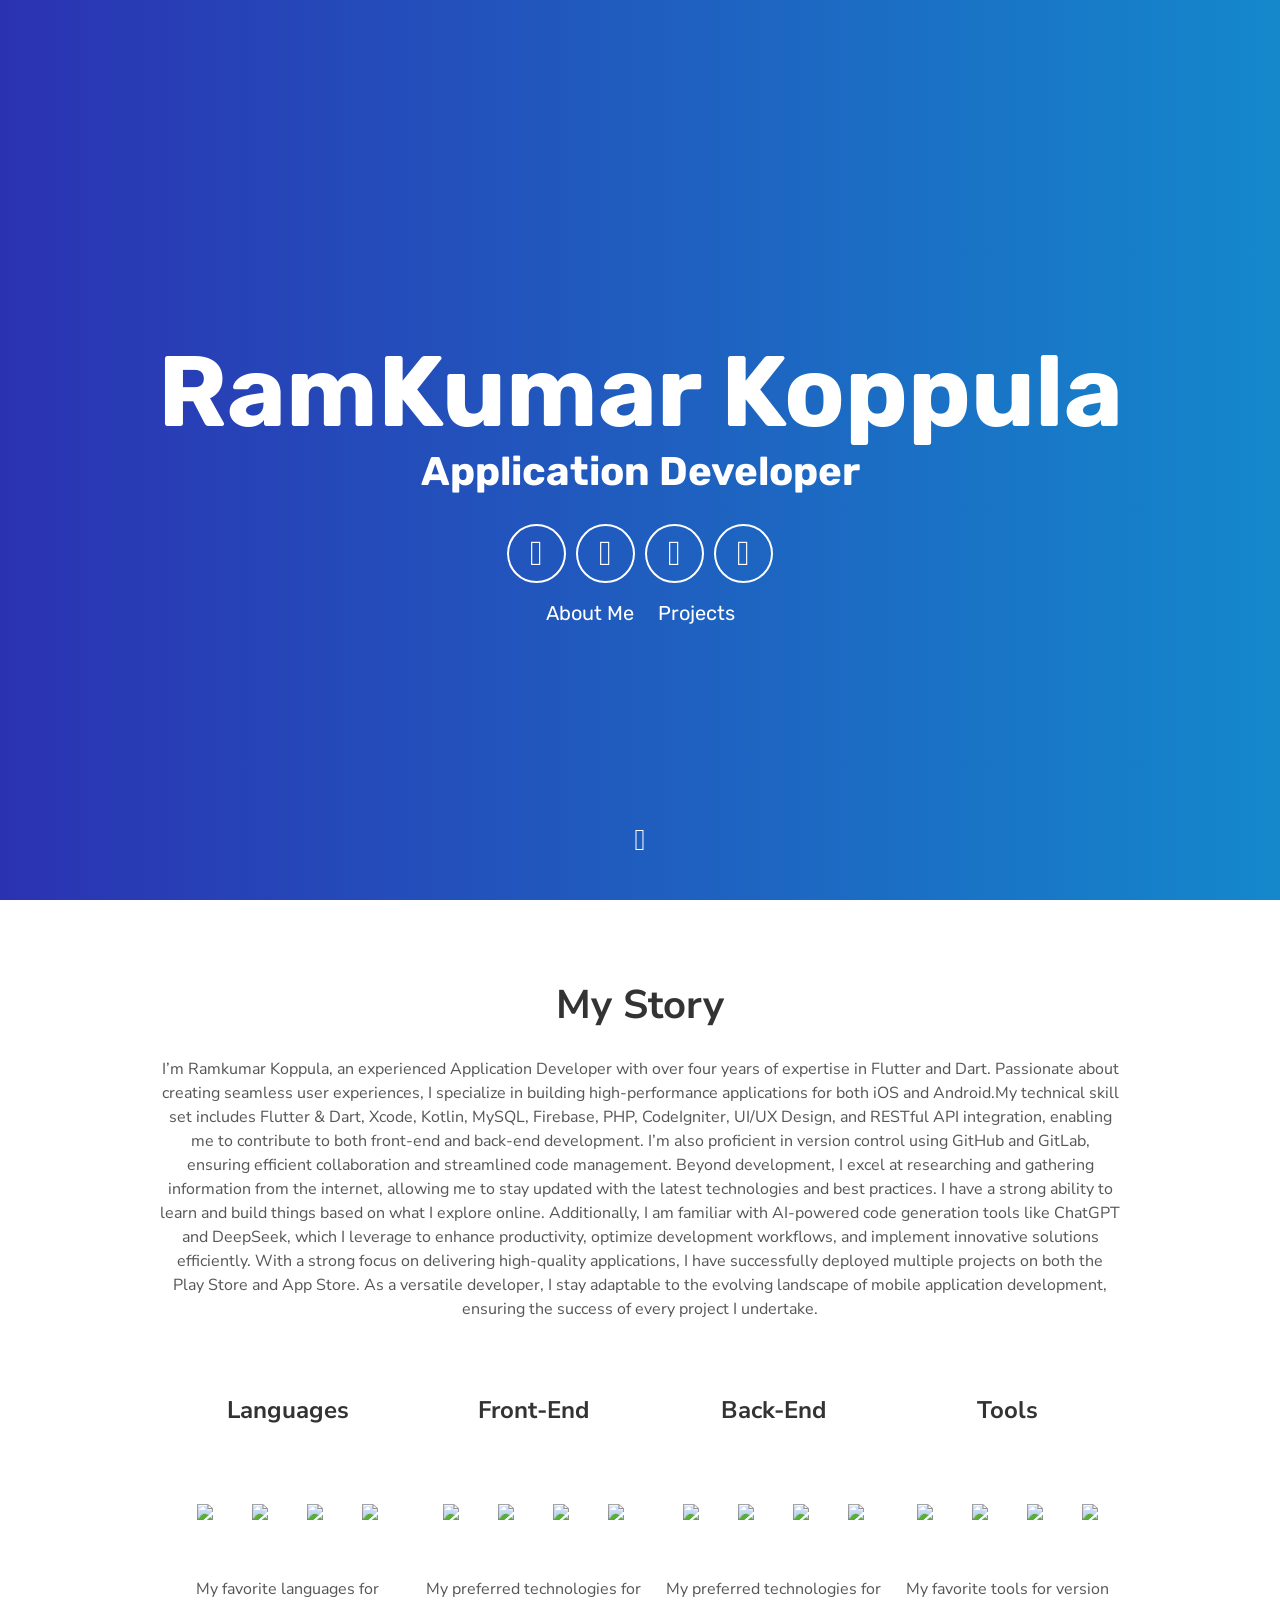
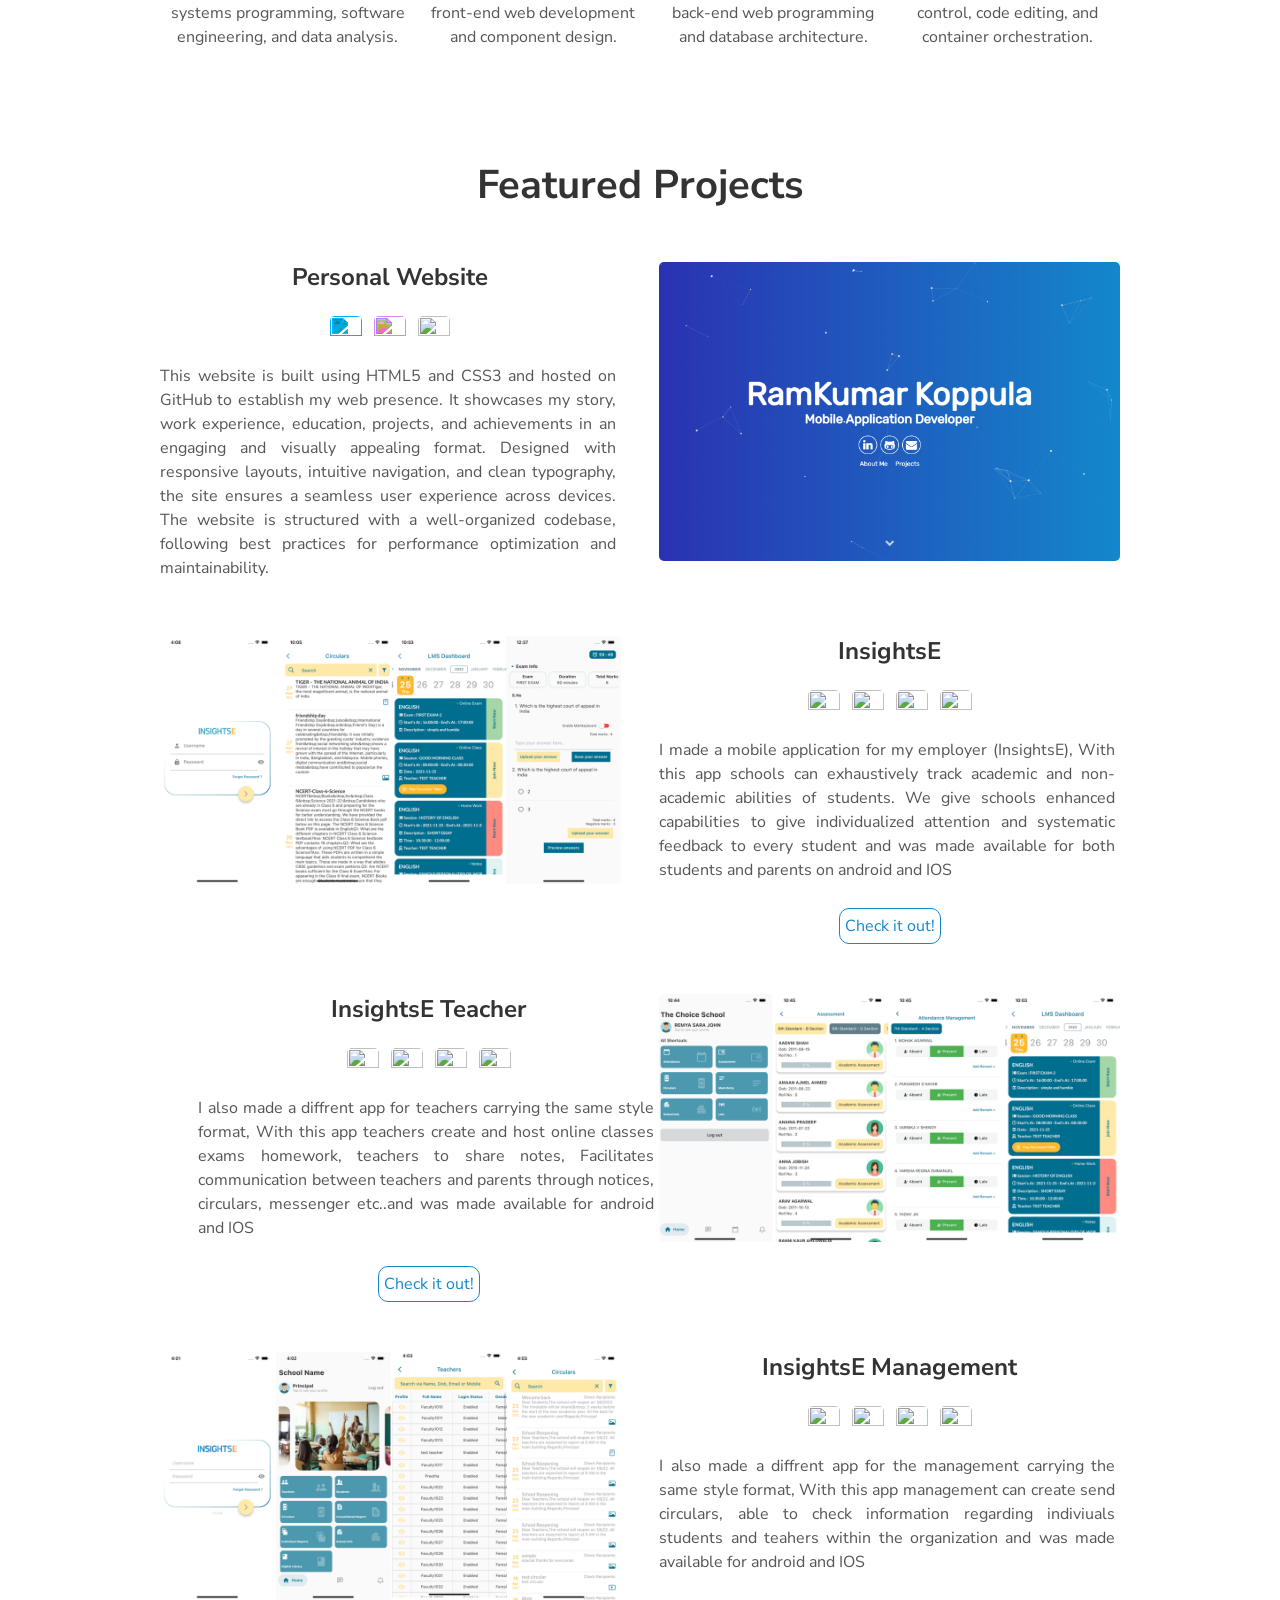
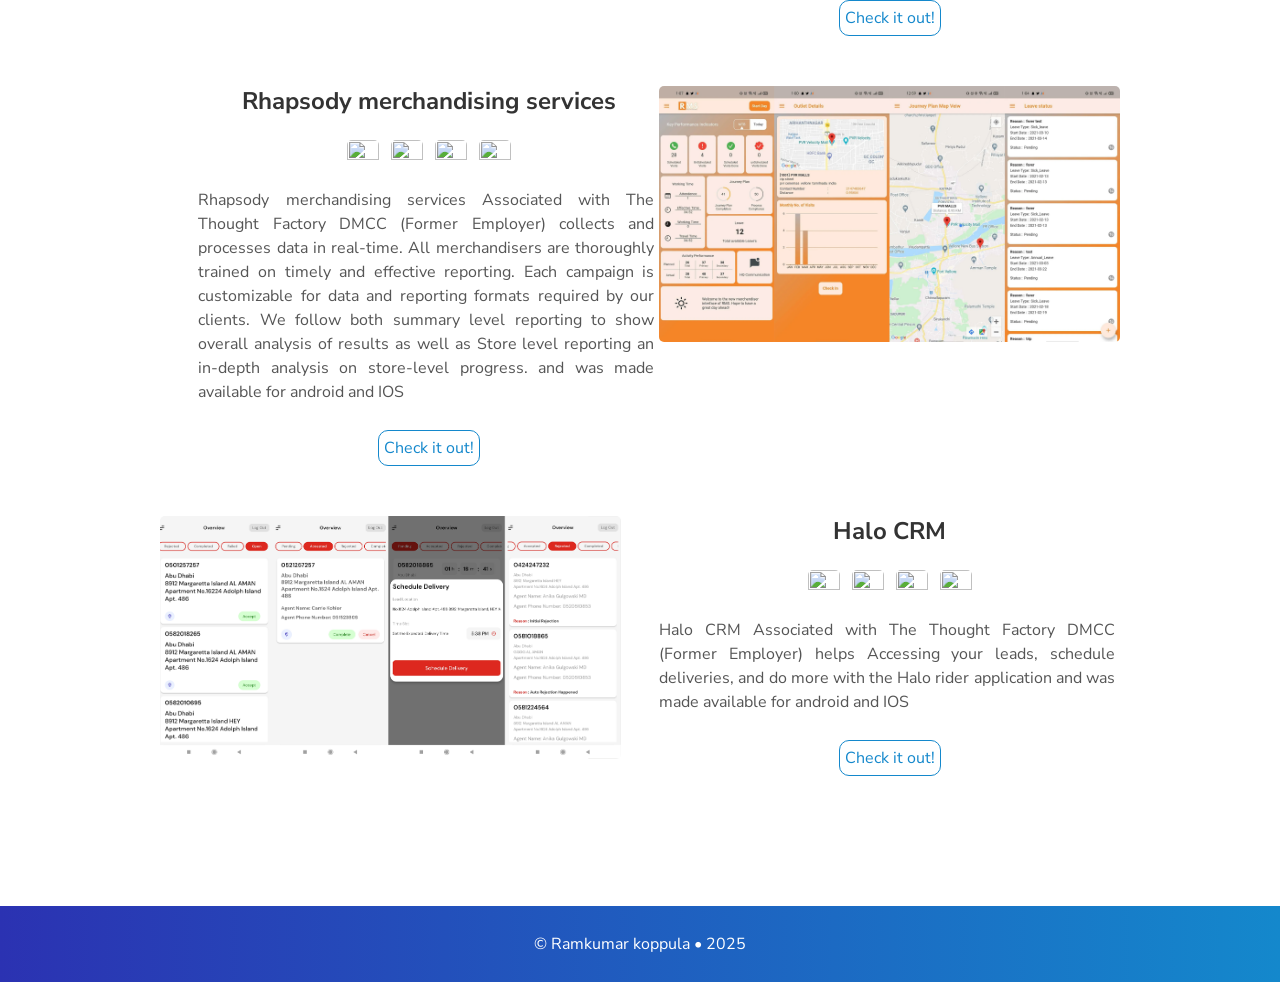
==== index.html @ 7abe5ef2 "before cursor" ====
<!DOCTYPE html>
<html lang="en">

<head>
  <!-- Metadata of the Webpage -->
  <!-- Character-set Metadata -->
  <meta charset="utf-8" />
  <meta http-equiv="X-UA-Compatible" content="IE=edge" />
  <!-- Viewport Metadata -->
  <meta name="viewport" content="width=device-width, initial-scale=1" />
  <!-- Description Metadata-->
  <meta name="description" content="Portfolio Website" />
  <!-- Author Metadata -->
  <meta name="author" content="Ramkumar Koppula" />
  <!-- Keyword Metadata -->
  <meta name="keywords" content="Ram, Ramkumar, rameolic,
        Ramkumar koppula, rameolic youtube, Ramkumar InsightsE" />
  <!-- Webpage Logo -->
  <!-- <link rel="shortcut icon" href="./assets/img/favicon.png" /> -->
  <!-- Webpage Title -->
  <title>RamKumar Koppula</title>

  <!-- Import CSS: Main Stylesheet -->
  <link rel="stylesheet" href="./assets/css/main.css" />
  <!-- Google Tag Manager -->
  <script>
    (function (w, d, s, l, i) {
      w[l] = w[l] || [];
      w[l].push({ "gtm.start": new Date().getTime(), event: "gtm.js" });
      var f = d.getElementsByTagName(s)[0],
        j = d.createElement(s),
        dl = l != "dataLayer" ? "&l=" + l : "";
      j.async = true;
      j.src = "https://www.googletagmanager.com/gtm.js?id=" + i + dl;
      f.parentNode.insertBefore(j, f);
    })(window, document, "script", "dataLayer", "GTM-NZH9NVZ8");
  </script>
  <!-- End Google Tag Manager -->

  <!-- Google tag (gtag.js) -->
  <script async src="https://www.googletagmanager.com/gtag/js?id=G-3JCNF8F0Y4"></script>
  <script>
    window.dataLayer = window.dataLayer || [];
    function gtag() {
      dataLayer.push(arguments);
    }
    gtag("js", new Date());

    gtag("config", "G-3JCNF8F0Y4");
  </script>
</head>

<body>
  <!-- Google Tag Manager (noscript) -->
  <noscript><iframe src="https://www.googletagmanager.com/ns.html?id=GTM-NZH9NVZ8" height="0" width="0"
      style="display: none; visibility: hidden"></iframe></noscript>
  <!-- End Google Tag Manager (noscript) -->
  <div id="particles-js">
    <div class="header">
      <h1>
        <span class="site-title">RamKumar Koppula</span>
        <span class="site-description">Application Developer</span>
      </h1>
      <div class="header-icons">
        <a aria-label="My LinkedIn Profile" target="_blank" href="https://www.linkedin.com/in/rameolic">
          <i class="icon fa fa-linkedin" aria-hidden="true"></i>
        </a>
        <!-- <a
            aria-label="My Github Profile"
            target="_blank"
            href="https://github.com/rameolic"
          >
            <i class="icon fa fa-github-alt" aria-hidden="true"></i>
          </a> -->
        <a aria-label="Skype" target="_blank" href="https://join.skype.com/invite/vOzUkj4GrH2R">
          <i class="icon fa fa-skype" aria-hidden="true"></i>
        </a>
        <a aria-label="Send Email" href="mailto:rameolic@gmail.com" target="_blank"><i
            class="icon fa fa-envelope"></i></a>
        <a aria-label="" target="_blank" href="https://www.instagram.com/rameolic/">
          <i class="icon fa fa-instagram" aria-hidden="true"></i>
        </a>
      </div>
      <div class="header-links">
        <a class="link" href="#about" data-scroll>About Me</a>
        <a class="link" href="#projects" data-scroll>Projects</a>
      </div>
    </div>
    <a class="down" href="#about" data-scroll><i class="icon fa fa-chevron-down" aria-hidden="true"></i></a>
  </div>

  <!-- About Section -->
  <section id="about">
    <!-- User Introduction-->
    <div class="user-details">
      <h1>My Story</h1>
      <!-- <picture>
        <source type="image/webp" srcset="./assets/img/favicon.png" alt="Professional Me" width="20%"
          style="border-radius: 50%" />
        <img src="./assets/img/favicon.png" alt="Professional Me" width="20%" style="border-radius: 50%" />
      </picture> -->
      <p>
        I’m Ramkumar Koppula, an experienced Application Developer with over four years of expertise in Flutter and
        Dart. Passionate about creating seamless user experiences, I specialize in building high-performance
        applications for both iOS and Android.My technical skill set includes Flutter & Dart, Xcode, Kotlin, MySQL,
        Firebase, PHP, CodeIgniter, UI/UX Design, and RESTful API integration, enabling me to contribute to both
        front-end and back-end development. I’m also proficient in version control using GitHub and GitLab, ensuring
        efficient collaboration and streamlined code management.
        Beyond development, I excel at researching and gathering information from the internet, allowing me to stay
        updated with the latest technologies and best practices. I have a strong ability to learn and build things based
        on what I explore online. Additionally, I am familiar with AI-powered code generation tools like ChatGPT and
        DeepSeek, which I leverage to enhance productivity, optimize development workflows, and implement innovative
        solutions efficiently.
        With a strong focus on delivering high-quality applications, I have successfully deployed multiple projects on
        both the
        Play Store and App Store. As a versatile developer, I stay adaptable to the evolving landscape of mobile
        application development, ensuring the success of every project I undertake.
      </p>
    </div>

    <!-- User Specifics -->
    <div class="user">
      <!-- Technology Stack #1: Languages -->
      <div class="tech">
        <h3>Languages</h3>
        <img class="imgicon" src="https://cdn.jsdelivr.net/gh/devicons/devicon/icons/dart/dart-original.svg" />
        <img class="imgicon" src="https://cdn.jsdelivr.net/gh/devicons/devicon/icons/swift/swift-original.svg" />
        <img class="imgicon" src="https://cdn.jsdelivr.net/gh/devicons/devicon/icons/kotlin/kotlin-original.svg" />
        <img class="imgicon" src="https://cdn.jsdelivr.net/gh/devicons/devicon/icons/c/c-original.svg" />
        <p>
          My favorite languages for systems programming, software engineering,
          and data analysis.
        </p>
      </div>

      <!-- Technology Stack #2: Front-End -->
      <div class="tech">
        <h3>Front-End</h3>
        <img class="imgicon" src="https://cdn.jsdelivr.net/gh/devicons/devicon/icons/flutter/flutter-original.svg" />
        <img class="imgicon" src="https://cdn.jsdelivr.net/gh/devicons/devicon/icons/html5/html5-original.svg" />
        <img class="imgicon" src="https://cdn.jsdelivr.net/gh/devicons/devicon/icons/xcode/xcode-original.svg" />
        <img class="imgicon" src="https://cdn.jsdelivr.net/gh/devicons/devicon/icons/css3/css3-original.svg" />
        <p>
          My preferred technologies for front-end web development and
          component design.
        </p>
      </div>

      <!-- Technology Stack #3: Back-End -->
      <div class="tech">
        <h3>Back-End</h3>

        <img class="imgicon" src="https://cdn.jsdelivr.net/gh/devicons/devicon/icons/firebase/firebase-plain.svg" />
        <img class="imgicon" src="https://cdn.jsdelivr.net/gh/devicons/devicon/icons/mysql/mysql-original.svg" />
        <img class="imgicon"
          src="https://cdn.iconscout.com/icon/free/png-256/free-aws-logo-icon-download-in-svg-png-gif-file-formats--brand-brands-and-logos-pack-icons-2673787.png?f=webp&w=256" />
        <img class="imgicon"
          src="https://cdn.jsdelivr.net/gh/devicons/devicon/icons/codeigniter/codeigniter-plain.svg" />
        <p>
          My preferred technologies for back-end web programming and database
          architecture.
        </p>
      </div>

      <!-- Technology Stack #4: Tools -->
      <div class="tech">
        <h3>Tools</h3>
        <img class="imgicon"
          src="https://cdn.jsdelivr.net/gh/devicons/devicon/icons/androidstudio/androidstudio-original.svg" />
        <img class="imgicon"
          src="https://cdn.jsdelivr.net/gh/devicons/devicon/icons/visualstudio/visualstudio-plain.svg" />
        <img class="imgicon" src="https://cdn.jsdelivr.net/gh/devicons/devicon/icons/gitlab/gitlab-original.svg" />
        <img class="imgicon" src="https://cdn.jsdelivr.net/gh/devicons/devicon/icons/github/github-original.svg" />
        <p>
          My favorite tools for version control, code editing, and container
          orchestration.
        </p>
      </div>
    </div>
  </section>

  <!-- Projects Section -->
  <section id="projects">
    <div class="user-details">
      <h1>Featured Projects</h1>
    </div>

    <!-- User Project #1: Personal Résumé Website -->
    <div class="user-projects">
      <div class="images-right">
        <picture>
          <source type="image/webp" srcset="./assets/img/portfolio.png" alt="Personal Website" />
          <img alt="Personal Website" src="./assets/img/portfolio.png" />
        </picture>
      </div>
      <div class="contents" style="text-align: center">
        <h3>Personal Website</h3>
        <div>
          <img height="32" width="32"
            src="https://cdn.jsdelivr.net/gh/devicons/devicon/icons/html5/html5-plain-wordmark.svg" style="
                filter: invert(73%) sepia(74%) saturate(1552%)
                  hue-rotate(169deg) brightness(109%) contrast(97%);
              " />
          &nbsp;
          <img height="32" width="32"
            src="https://cdn.jsdelivr.net/gh/devicons/devicon/icons/css3/css3-plain-wordmark.svg" style="
                filter: invert(24%) sepia(14%) saturate(2270%)
                  hue-rotate(222deg) brightness(102%) contrast(90%);
              " />
          &nbsp;
          <img height="32" width="32" src="https://unpkg.com/simple-icons@3.4.0/icons/github.svg" />
        </div>
        <p style="text-align: justify">
          This website is built using HTML5 and CSS3 and hosted on GitHub to establish my web presence. It showcases my
          story, work experience, education, projects, and achievements in an engaging and visually appealing format.
          Designed with responsive layouts, intuitive navigation, and clean typography, the site ensures a seamless user
          experience across devices. The website is structured with a well-organized codebase, following best practices
          for performance optimization and maintainability.
        </p>
      </div>
    </div>

    <div class="user-projects">
      <div class="images-left">
        <picture>
          <source type="image/webp" srcset="./assets/img/insightse.png" alt="InsightsE" />
          <img alt="InsightsE" src="./assets/img/insightse.png" />
        </picture>
      </div>
      <div class="contents-right" style="text-align: center">
        <h3>InsightsE</h3>
        <img height="32" width="32"
          src="https://cdn.jsdelivr.net/gh/devicons/devicon/icons/flutter/flutter-original.svg"
          ; " /> &nbsp; <img height=" 32" width="32"
          src="https://cdn.jsdelivr.net/gh/devicons/devicon/icons/xcode/xcode-original.svg" ; " /> &nbsp; <img height="
          32" width="32" src="https://cdn.jsdelivr.net/gh/devicons/devicon/icons/firebase/firebase-plain.svg" ; " /> &nbsp;
          <img
            height=" 32" width="32"
          src="https://cdn.jsdelivr.net/gh/devicons/devicon/icons/gitlab/gitlab-original.svg" />
        <p style="text-align: justify">
          I made a mobile application for my employer (InsightsE), With this
          app schools can exhaustively track academic and non-academic
          abilities of students. We give schools enhanced capabilities to give
          individualized attention and systematic feedback to every student
          and was made available for both students and parents on android and
          IOS
        </p>
        <a class="project-link" target="_blank" href="https://apps.apple.com/in/app/insightse-parent/id1550597991">Check
          it out!</a>
      </div>
    </div>

    <div class="user-projects">
      <div class="images-right">
        <picture>
          <source type="image/webp" srcset="./assets/img/teacher.png" alt="InsightsE Teacher" />
          <img alt="InsightsE Teacher" src="./assets/img/teacher.png" />
        </picture>
      </div>
      <div class="contents-right" style="text-align: center">
        <h3>InsightsE Teacher</h3>
        <img height="32" width="32"
          src="https://cdn.jsdelivr.net/gh/devicons/devicon/icons/flutter/flutter-original.svg"
          ; " /> &nbsp; <img height=" 32" width="32"
          src="https://cdn.jsdelivr.net/gh/devicons/devicon/icons/xcode/xcode-original.svg" ; " /> &nbsp; <img height="
          32" width="32" src="https://cdn.jsdelivr.net/gh/devicons/devicon/icons/firebase/firebase-plain.svg" ; " /> &nbsp;
          <img
            height=" 32" width="32"
          src="https://cdn.jsdelivr.net/gh/devicons/devicon/icons/gitlab/gitlab-original.svg" />
        <p style="text-align: justify">
          I also made a diffrent app for teachers carrying the same style
          format, With this app teachers create and host online classes exams
          homework, teachers to share notes, Facilitates communication between
          teachers and parents through notices, circulars, messenger etc..and
          was made available for android and IOS
        </p>
        <a class="project-link" target="_blank"
          href="https://apps.apple.com/in/app/insightse-teacher/id1644059119">Check it out!</a>
      </div>
    </div>

    <div class="user-projects">
      <div class="images-left">
        <picture>
          <source type="image/webp" srcset="./assets/img/management.png" alt="insightse management" />
          <img alt="InsightsE Management" src="./assets/img/management.png" />
        </picture>
      </div>
      <div class="contents-right" style="text-align: center">
        <h3>InsightsE Management</h3>
        <img height="32" width="32"
          src="https://cdn.jsdelivr.net/gh/devicons/devicon/icons/flutter/flutter-original.svg"
          ; " /> &nbsp; <img height=" 32" width="32"
          src="https://cdn.jsdelivr.net/gh/devicons/devicon/icons/xcode/xcode-original.svg" ; " /> &nbsp; <img height="
          32" width="32" src="https://cdn.jsdelivr.net/gh/devicons/devicon/icons/firebase/firebase-plain.svg" ; " /> &nbsp;
          <img
            height=" 32" width="32"
          src="https://cdn.jsdelivr.net/gh/devicons/devicon/icons/gitlab/gitlab-original.svg" />
        <p style="text-align: justify">
          I also made a diffrent app for the management carrying the same
          style format, With this app management can create send circulars,
          able to check information regarding indiviuals students and teahers
          within the organization and was made available for android and IOS
        </p>
        <a class="project-link" target="_blank"
          href="https://apps.apple.com/us/app/insightse-management/id6457255722">Check it out!</a>
      </div>
    </div>

    <div class="user-projects">
      <div class="images-right">
        <picture>
          <source type="image/webp" srcset="./assets/img/rms.png" alt="Rhapsody merchandising services" />
          <img alt="Rhapsody merchandising services" src="./assets/img/rms.png" </picture>
      </div>
      <div class="contents-right" style="text-align: center">
        <h3>Rhapsody merchandising services</h3>
        <img height="32" width="32"
          src="https://cdn.jsdelivr.net/gh/devicons/devicon/icons/flutter/flutter-original.svg"
          ; " /> &nbsp; <img height=" 32" width="32"
          src="https://cdn.jsdelivr.net/gh/devicons/devicon/icons/xcode/xcode-original.svg" ; " /> &nbsp; <img height="
          32" width="32" src="https://cdn.jsdelivr.net/gh/devicons/devicon/icons/firebase/firebase-plain.svg" ; " /> &nbsp;
          <img
            height=" 32" width="32" src="https://unpkg.com/simple-icons@3.4.0/icons/github.svg" />
        <p style="text-align: justify">
          Rhapsody merchandising services Associated with The Thought Factory
          DMCC (Former Employer) collects and processes data in real-time. All
          merchandisers are thoroughly trained on timely and effective
          reporting. Each campaign is customizable for data and reporting
          formats required by our clients. We follow both summary level
          reporting to show overall analysis of results as well as Store level
          reporting an in-depth analysis on store-level progress. and was made
          available for android and IOS
        </p>
        <a class="project-link" target="_blank"
          href="https://play.google.com/store/apps/details?id=rameolic.merchandising">Check it out!</a>
      </div>
    </div>

    <div class="user-projects">
      <div class="images-left">
        <picture>
          <source type="image/webp" srcset="./assets/img/halo.png" alt="Halo CRM" />
          <img alt="Halo CRM" src="./assets/img/halo.png" />
        </picture>
      </div>
      <div class="contents-right" style="text-align: center">
        <h3>Halo CRM</h3>
        <img height="32" width="32"
          src="https://cdn.jsdelivr.net/gh/devicons/devicon/icons/flutter/flutter-original.svg"
          ; " /> &nbsp; <img height=" 32" width="32"
          src="https://cdn.jsdelivr.net/gh/devicons/devicon/icons/xcode/xcode-original.svg" ; " /> &nbsp; <img height="
          32" width="32" src="https://cdn.jsdelivr.net/gh/devicons/devicon/icons/firebase/firebase-plain.svg" ; " /> &nbsp;
          <img
            height=" 32" width="32" src="https://unpkg.com/simple-icons@3.4.0/icons/github.svg" />
        <p style="text-align: justify">
          Halo CRM Associated with The Thought Factory DMCC (Former Employer)
          helps Accessing your leads, schedule deliveries, and do more with
          the Halo rider application and was made available for android and
          IOS
        </p>
        <a class="project-link" target="_blank"
          href="https://play.google.com/store/apps/details?id=ae.ttf.halo_crm&pcampaignid=web_share">Check it out!</a>
      </div>
    </div>
  </section>

  <footer class="footer">
    <p>&copy; Ramkumar koppula • 2025</p>
  </footer>

  <!-- Import JS: Particles Theme -->
  <script src="https://cdn.jsdelivr.net/particles.js/2.0.0/particles.min.js"></script>
  <!-- Import JS: Sweet Scroll -->
  <script src="./assets/js/sweet-scroll.min.js"></script>
  <!-- Import JS: Main Script -->
  <script src="./assets/js/main.js"></script>
</body>

</html>
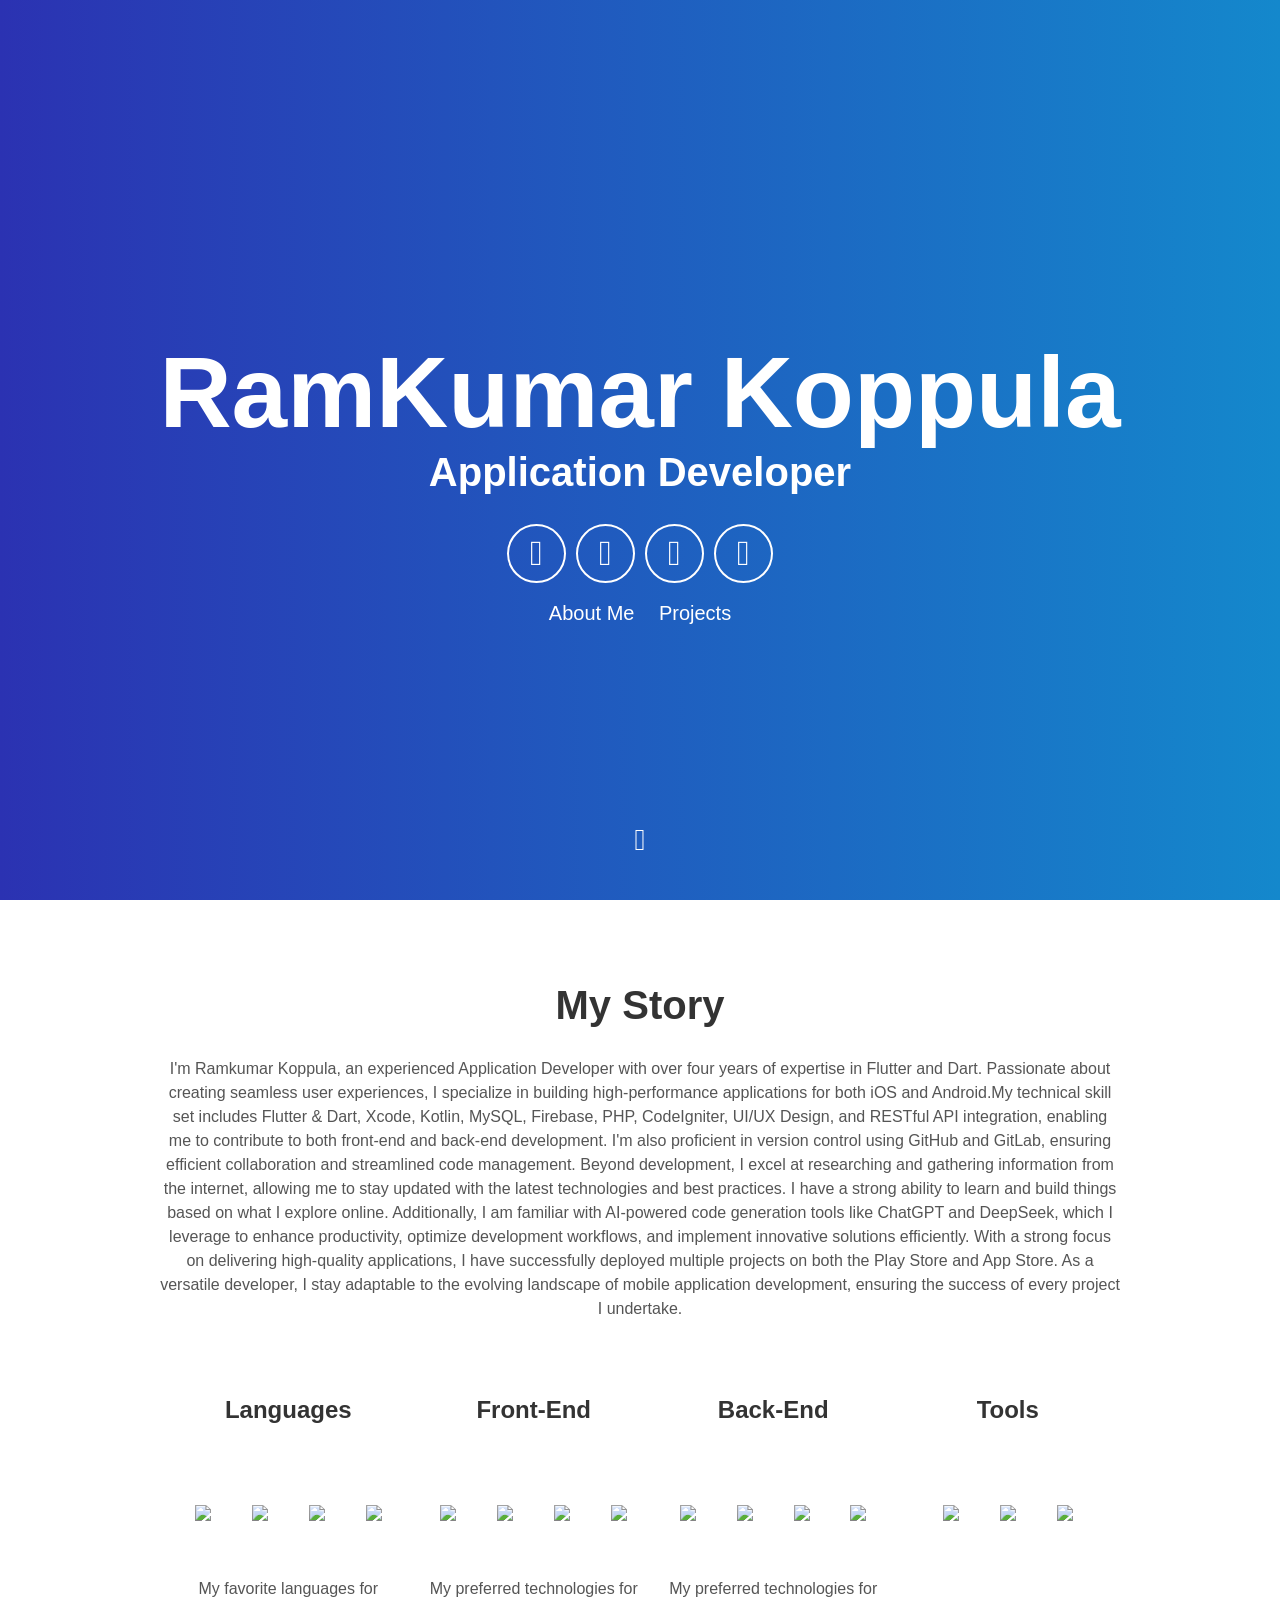
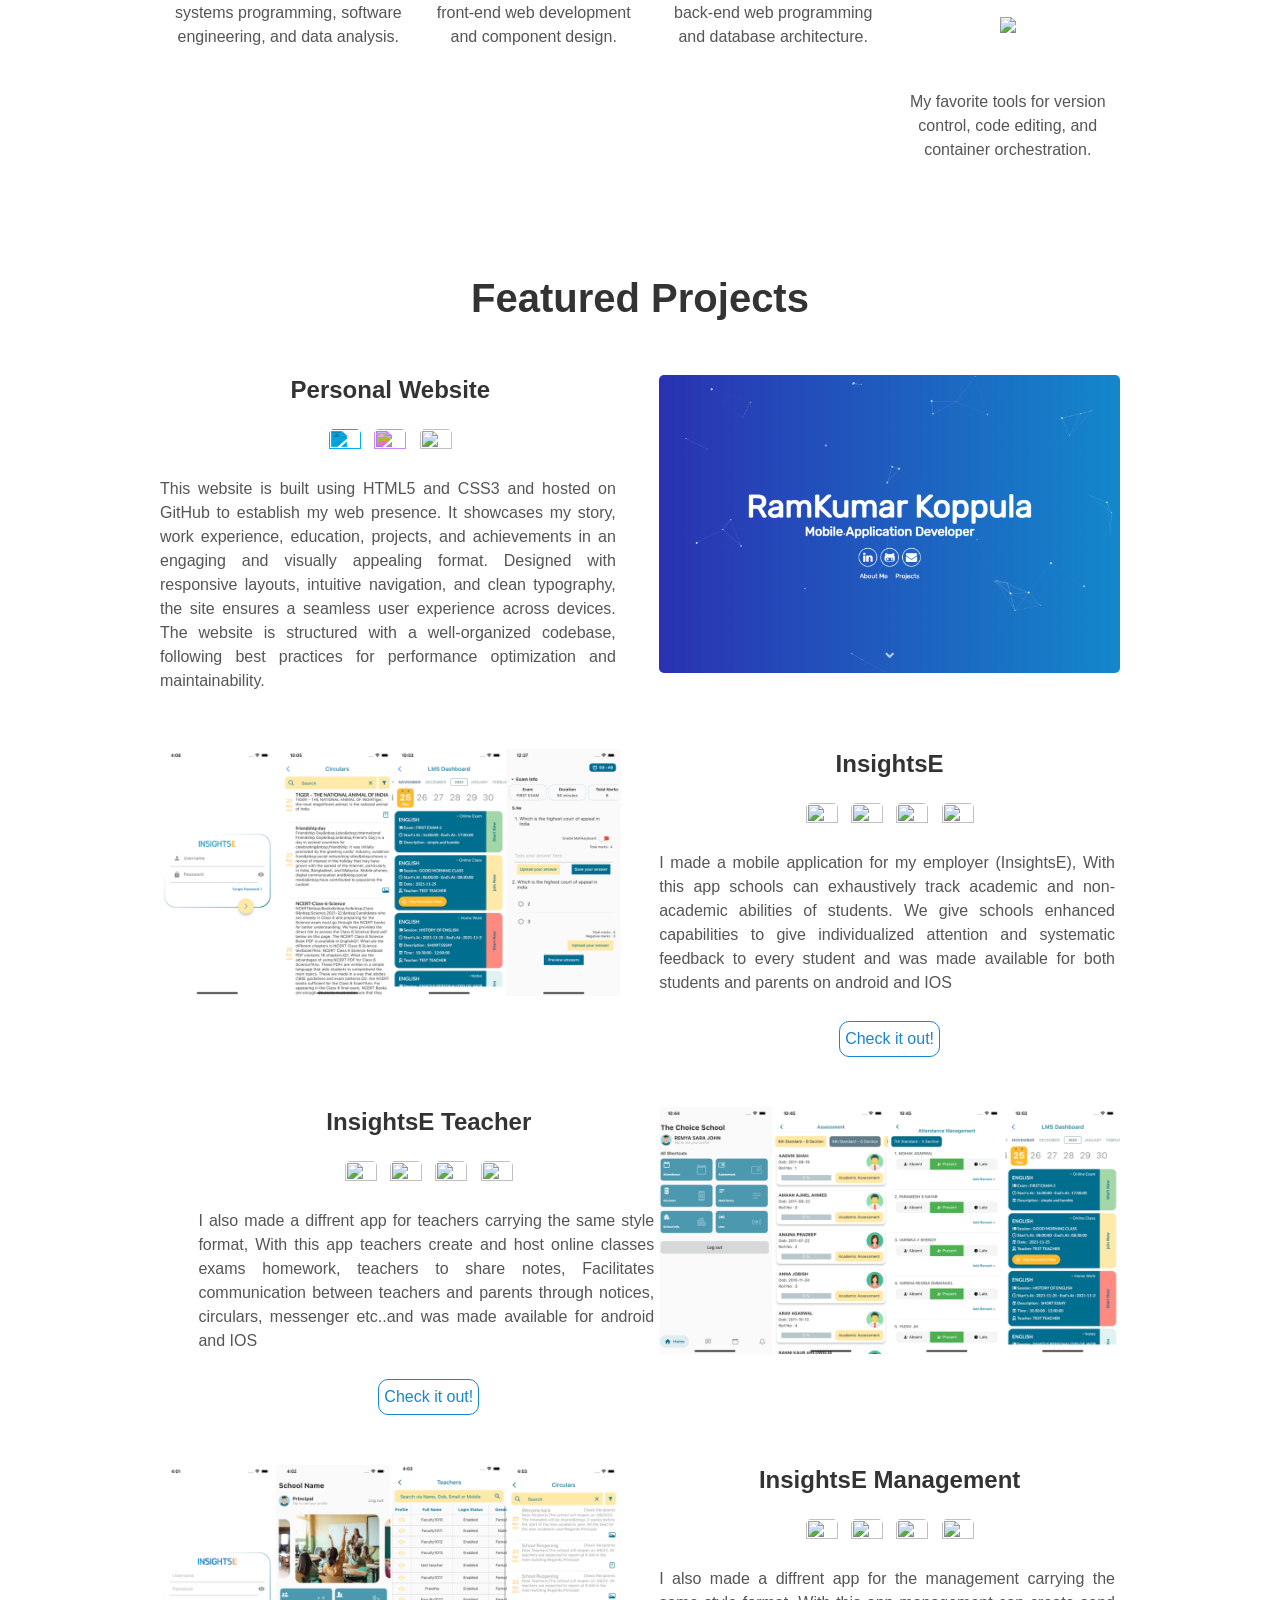
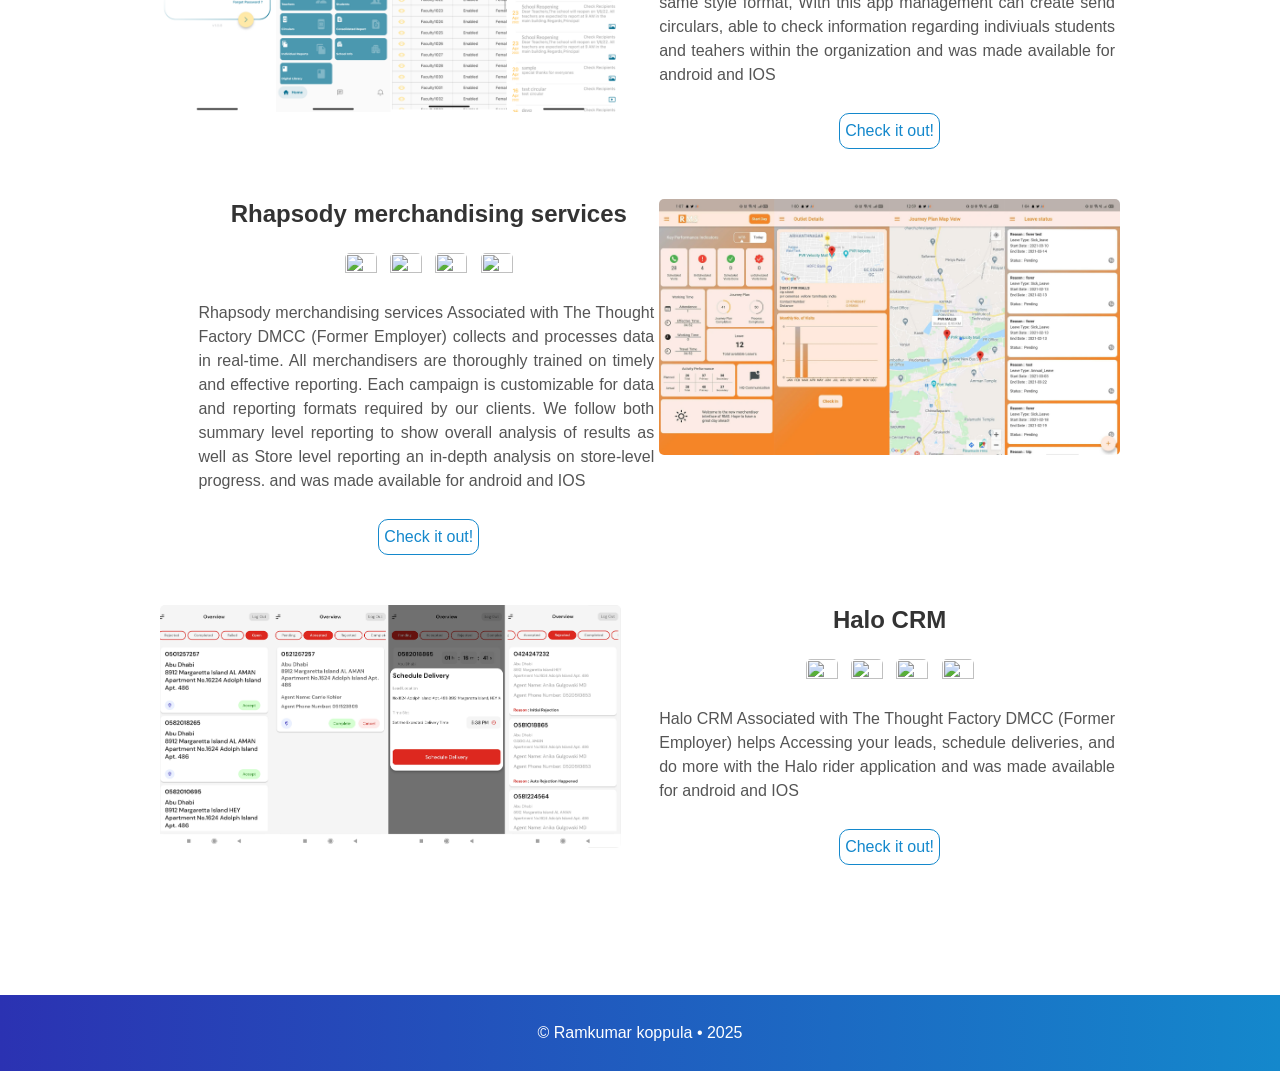
==== commit a1a95995: "cursor changes" ====
--- a/index.html
+++ b/index.html
@@ -48,6 +48,18 @@
 
     gtag("config", "G-3JCNF8F0Y4");
   </script>
+
+  <!-- Security Meta Tags -->
+  <meta http-equiv="Content-Security-Policy" content="default-src 'self'; script-src 'self' 'unsafe-inline' https://www.googletagmanager.com https://cdn.jsdelivr.net https://unpkg.com; style-src 'self' 'unsafe-inline' https://fonts.googleapis.com https://cdn.jsdelivr.net; font-src 'self' https://fonts.gstatic.com; img-src 'self' data: https://cdn.jsdelivr.net https://cdn.iconscout.com; connect-src 'self' https://www.google-analytics.com;">
+  <meta http-equiv="X-Content-Type-Options" content="nosniff">
+  <meta http-equiv="X-Frame-Options" content="DENY">
+  <meta http-equiv="X-XSS-Protection" content="1; mode=block">
+  <meta name="referrer" content="strict-origin-when-cross-origin">
+  <!-- Preload Critical CSS and Fonts -->
+  <link rel="preload" href="./assets/css/main.min.css" as="style" onload="this.onload=null;this.rel='stylesheet'">
+  <noscript><link rel="stylesheet" href="./assets/css/main.min.css"></noscript>
+  <link rel="preload" href="https://fonts.googleapis.com/css?family=Nunito+Sans&display=swap" as="style" onload="this.onload=null;this.rel='stylesheet'">
+  <noscript><link rel="stylesheet" href="https://fonts.googleapis.com/css?family=Nunito+Sans&display=swap"></noscript>
 </head>
 
 <body>
@@ -100,11 +112,11 @@
         <img src="./assets/img/favicon.png" alt="Professional Me" width="20%" style="border-radius: 50%" />
       </picture> -->
       <p>
-        I’m Ramkumar Koppula, an experienced Application Developer with over four years of expertise in Flutter and
+        I'm Ramkumar Koppula, an experienced Application Developer with over four years of expertise in Flutter and
         Dart. Passionate about creating seamless user experiences, I specialize in building high-performance
         applications for both iOS and Android.My technical skill set includes Flutter & Dart, Xcode, Kotlin, MySQL,
         Firebase, PHP, CodeIgniter, UI/UX Design, and RESTful API integration, enabling me to contribute to both
-        front-end and back-end development. I’m also proficient in version control using GitHub and GitLab, ensuring
+        front-end and back-end development. I'm also proficient in version control using GitHub and GitLab, ensuring
         efficient collaboration and streamlined code management.
         Beyond development, I excel at researching and gathering information from the internet, allowing me to stay
         updated with the latest technologies and best practices. I have a strong ability to learn and build things based
@@ -190,7 +202,7 @@
       <div class="images-right">
         <picture>
           <source type="image/webp" srcset="./assets/img/portfolio.png" alt="Personal Website" />
-          <img alt="Personal Website" src="./assets/img/portfolio.png" />
+          <img loading="lazy" src="./assets/img/portfolio.png" alt="Personal Website" />
         </picture>
       </div>
       <div class="contents" style="text-align: center">
@@ -224,7 +236,7 @@
       <div class="images-left">
         <picture>
           <source type="image/webp" srcset="./assets/img/insightse.png" alt="InsightsE" />
-          <img alt="InsightsE" src="./assets/img/insightse.png" />
+          <img loading="lazy" src="./assets/img/insightse.png" alt="InsightsE" />
         </picture>
       </div>
       <div class="contents-right" style="text-align: center">
@@ -254,7 +266,7 @@
       <div class="images-right">
         <picture>
           <source type="image/webp" srcset="./assets/img/teacher.png" alt="InsightsE Teacher" />
-          <img alt="InsightsE Teacher" src="./assets/img/teacher.png" />
+          <img loading="lazy" src="./assets/img/teacher.png" alt="InsightsE Teacher" />
         </picture>
       </div>
       <div class="contents-right" style="text-align: center">
@@ -283,7 +295,7 @@
       <div class="images-left">
         <picture>
           <source type="image/webp" srcset="./assets/img/management.png" alt="insightse management" />
-          <img alt="InsightsE Management" src="./assets/img/management.png" />
+          <img loading="lazy" src="./assets/img/management.png" alt="InsightsE Management" />
         </picture>
       </div>
       <div class="contents-right" style="text-align: center">
@@ -311,7 +323,8 @@
       <div class="images-right">
         <picture>
           <source type="image/webp" srcset="./assets/img/rms.png" alt="Rhapsody merchandising services" />
-          <img alt="Rhapsody merchandising services" src="./assets/img/rms.png" </picture>
+          <img loading="lazy" src="./assets/img/rms.png" alt="Rhapsody merchandising services" />
+        </picture>
       </div>
       <div class="contents-right" style="text-align: center">
         <h3>Rhapsody merchandising services</h3>
@@ -341,7 +354,7 @@
       <div class="images-left">
         <picture>
           <source type="image/webp" srcset="./assets/img/halo.png" alt="Halo CRM" />
-          <img alt="Halo CRM" src="./assets/img/halo.png" />
+          <img loading="lazy" src="./assets/img/halo.png" alt="Halo CRM" />
         </picture>
       </div>
       <div class="contents-right" style="text-align: center">
@@ -374,7 +387,7 @@
   <!-- Import JS: Sweet Scroll -->
   <script src="./assets/js/sweet-scroll.min.js"></script>
   <!-- Import JS: Main Script -->
-  <script src="./assets/js/main.js"></script>
+  <script src="./assets/js/main.min.js"></script>
 </body>
 
 </html>
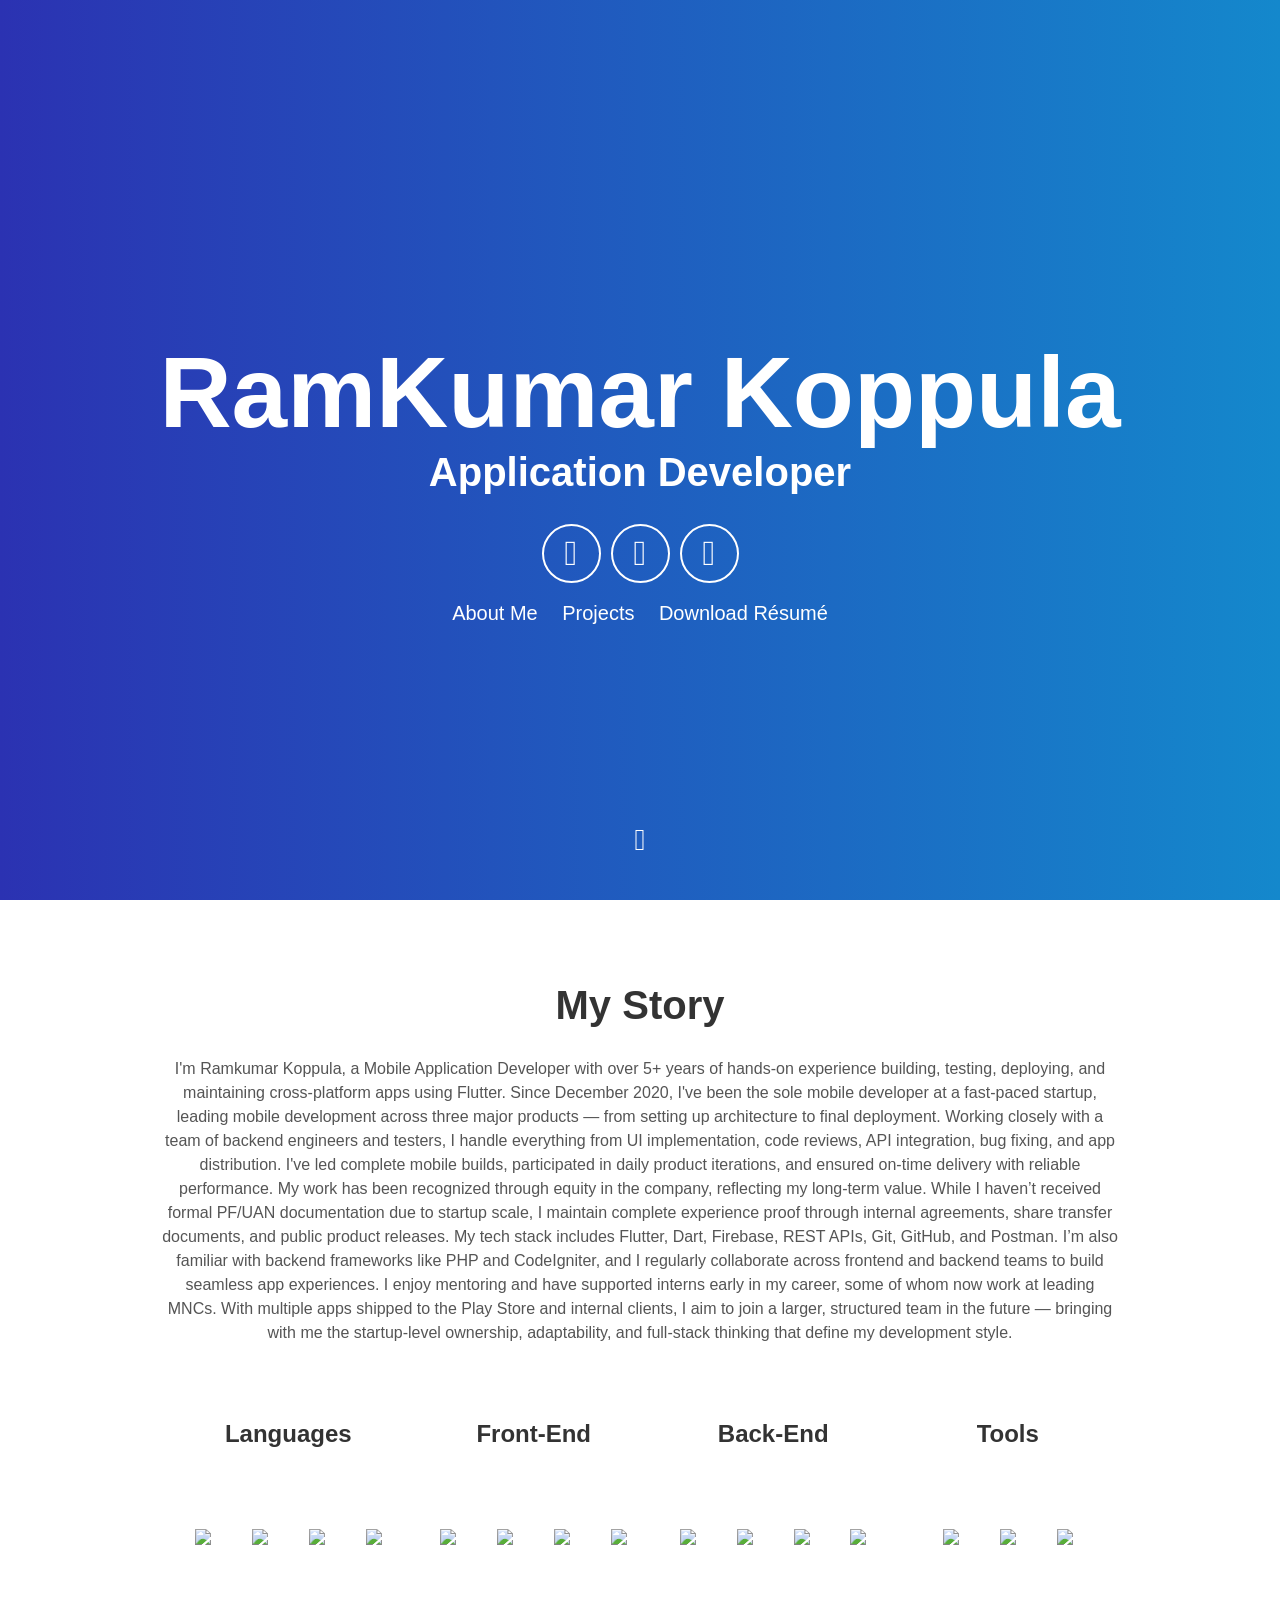
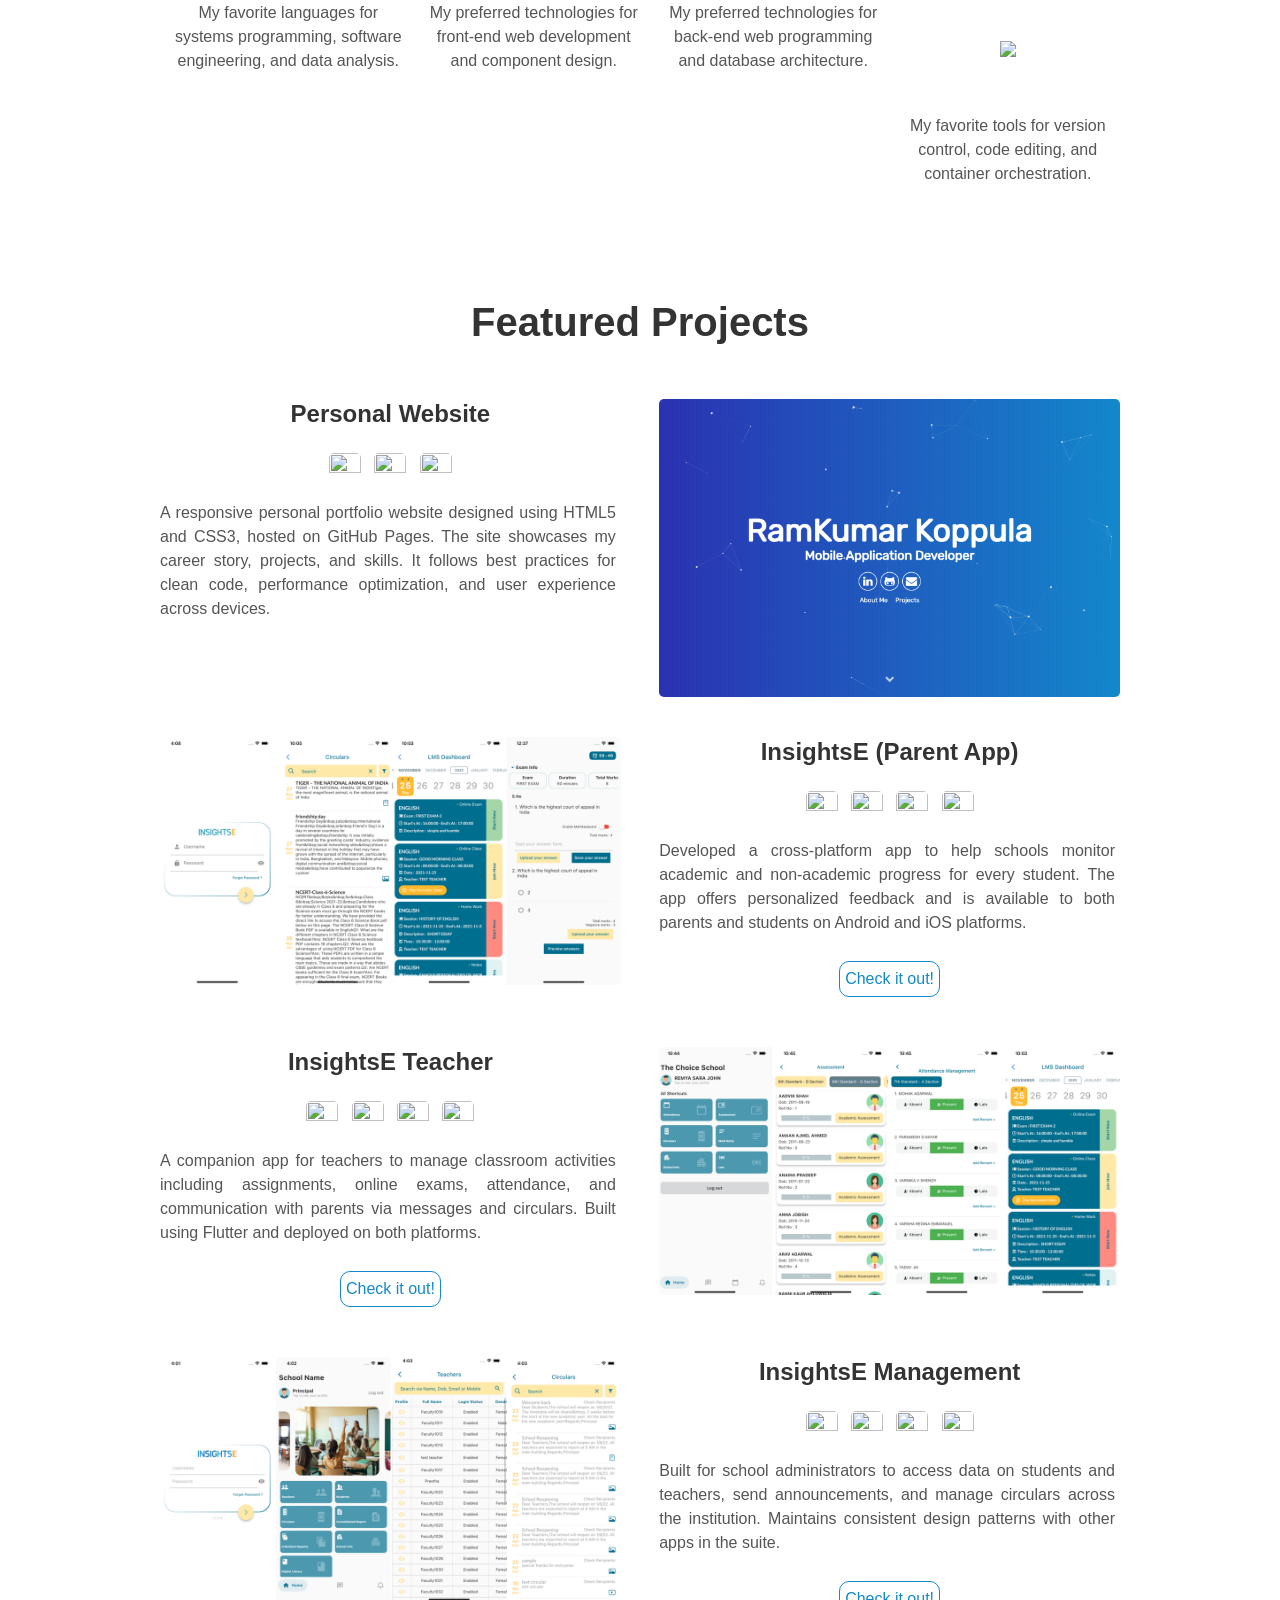
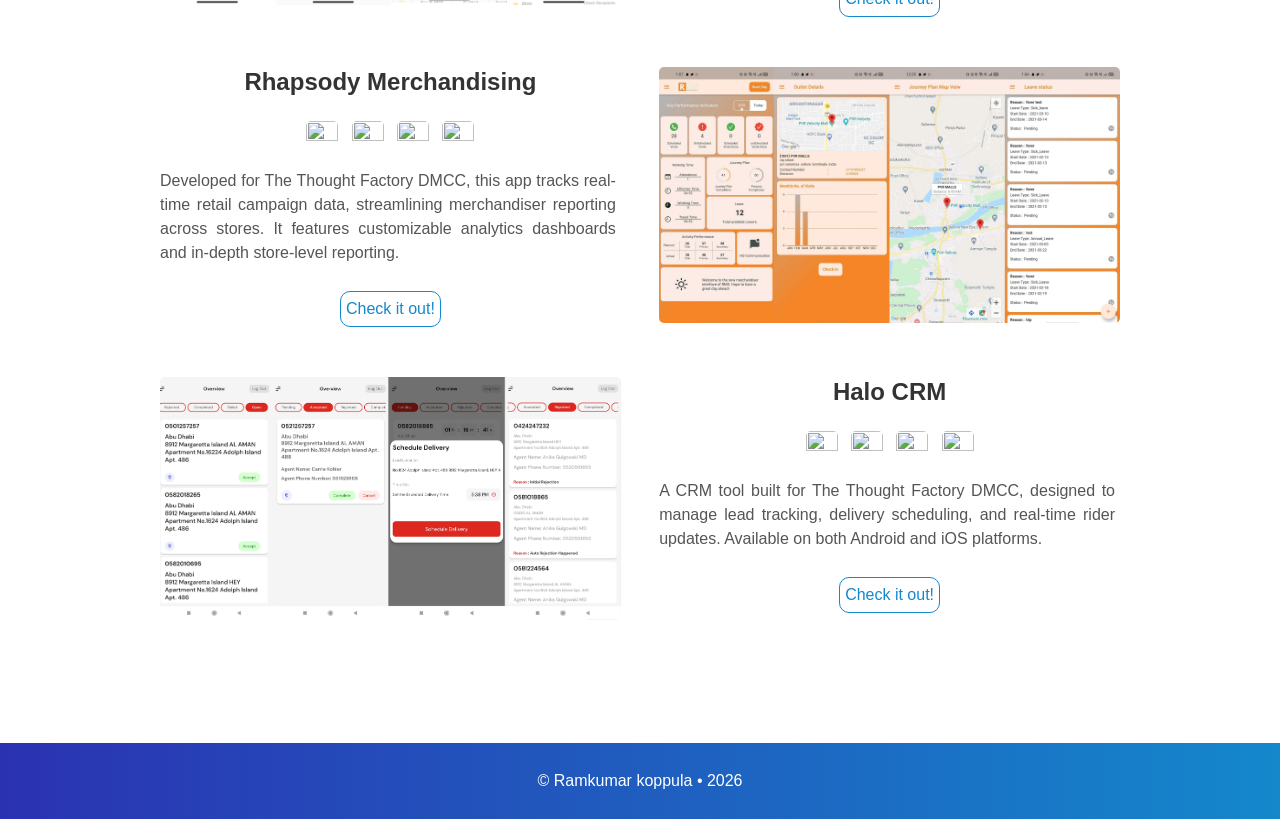
==== commit f5b71db0: "2026 updated" ====
--- a/index.html
+++ b/index.html
@@ -84,9 +84,9 @@
           >
             <i class="icon fa fa-github-alt" aria-hidden="true"></i>
           </a> -->
-        <a aria-label="Skype" target="_blank" href="https://join.skype.com/invite/vOzUkj4GrH2R">
+        <!-- <a aria-label="Skype" target="_blank" href="https://join.skype.com/invite/vOzUkj4GrH2R">
           <i class="icon fa fa-skype" aria-hidden="true"></i>
-        </a>
+        </a> -->
         <a aria-label="Send Email" href="mailto:rameolic@gmail.com" target="_blank"><i
             class="icon fa fa-envelope"></i></a>
         <a aria-label="" target="_blank" href="https://www.instagram.com/rameolic/">
@@ -96,6 +96,7 @@
       <div class="header-links">
         <a class="link" href="#about" data-scroll>About Me</a>
         <a class="link" href="#projects" data-scroll>Projects</a>
+        <a class="link" href="https://drive.google.com/file/d/1-He0u-U2OzViAtpq0_muwoRdpvkxphUb/view?usp=drive_link" target="_blank" rel="noopener">Download Résumé</a>
       </div>
     </div>
     <a class="down" href="#about" data-scroll><i class="icon fa fa-chevron-down" aria-hidden="true"></i></a>
@@ -105,30 +106,37 @@
   <section id="about">
     <!-- User Introduction-->
     <div class="user-details">
-      <h1>My Story</h1>
-      <!-- <picture>
-        <source type="image/webp" srcset="./assets/img/favicon.png" alt="Professional Me" width="20%"
-          style="border-radius: 50%" />
-        <img src="./assets/img/favicon.png" alt="Professional Me" width="20%" style="border-radius: 50%" />
-      </picture> -->
-      <p>
-        I'm Ramkumar Koppula, an experienced Application Developer with over four years of expertise in Flutter and
-        Dart. Passionate about creating seamless user experiences, I specialize in building high-performance
-        applications for both iOS and Android.My technical skill set includes Flutter & Dart, Xcode, Kotlin, MySQL,
-        Firebase, PHP, CodeIgniter, UI/UX Design, and RESTful API integration, enabling me to contribute to both
-        front-end and back-end development. I'm also proficient in version control using GitHub and GitLab, ensuring
-        efficient collaboration and streamlined code management.
-        Beyond development, I excel at researching and gathering information from the internet, allowing me to stay
-        updated with the latest technologies and best practices. I have a strong ability to learn and build things based
-        on what I explore online. Additionally, I am familiar with AI-powered code generation tools like ChatGPT and
-        DeepSeek, which I leverage to enhance productivity, optimize development workflows, and implement innovative
-        solutions efficiently.
-        With a strong focus on delivering high-quality applications, I have successfully deployed multiple projects on
-        both the
-        Play Store and App Store. As a versatile developer, I stay adaptable to the evolving landscape of mobile
-        application development, ensuring the success of every project I undertake.
-      </p>
-    </div>
+  <h1>My Story</h1>
+  <!-- <picture>
+    <source type="image/webp" srcset="./assets/img/favicon.png" alt="Professional Me" width="20%"
+      style="border-radius: 50%" />
+    <img src="./assets/img/favicon.png" alt="Professional Me" width="20%" style="border-radius: 50%" />
+  </picture> -->
+  <p>
+    I'm Ramkumar Koppula, a Mobile Application Developer with over 5+ years of hands-on experience building,
+    testing, deploying, and maintaining cross-platform apps using Flutter. Since December 2020, I've been
+    the sole mobile developer at a fast-paced startup, leading mobile development across three major products
+    — from setting up architecture to final deployment.
+
+    Working closely with a team of backend engineers and testers, I handle everything from UI implementation,
+    code reviews, API integration, bug fixing, and app distribution. I've led complete mobile builds, participated
+    in daily product iterations, and ensured on-time delivery with reliable performance.
+
+    My work has been recognized through equity in the company, reflecting my long-term value. While I haven’t
+    received formal PF/UAN documentation due to startup scale, I maintain complete experience proof through
+    internal agreements, share transfer documents, and public product releases.
+
+    My tech stack includes Flutter, Dart, Firebase, REST APIs, Git, GitHub, and Postman. I’m also familiar with
+    backend frameworks like PHP and CodeIgniter, and I regularly collaborate across frontend and backend teams
+    to build seamless app experiences. I enjoy mentoring and have supported interns early in my career,
+    some of whom now work at leading MNCs.
+
+    With multiple apps shipped to the Play Store and internal clients, I aim to join a larger, structured team
+    in the future — bringing with me the startup-level ownership, adaptability, and full-stack thinking that
+    define my development style.
+  </p>
+</div>
+
 
     <!-- User Specifics -->
     <div class="user">
@@ -191,195 +199,158 @@
     </div>
   </section>
 
-  <!-- Projects Section -->
-  <section id="projects">
-    <div class="user-details">
-      <h1>Featured Projects</h1>
-    </div>
-
-    <!-- User Project #1: Personal Résumé Website -->
-    <div class="user-projects">
-      <div class="images-right">
-        <picture>
-          <source type="image/webp" srcset="./assets/img/portfolio.png" alt="Personal Website" />
-          <img loading="lazy" src="./assets/img/portfolio.png" alt="Personal Website" />
-        </picture>
-      </div>
-      <div class="contents" style="text-align: center">
-        <h3>Personal Website</h3>
-        <div>
-          <img height="32" width="32"
-            src="https://cdn.jsdelivr.net/gh/devicons/devicon/icons/html5/html5-plain-wordmark.svg" style="
-                filter: invert(73%) sepia(74%) saturate(1552%)
-                  hue-rotate(169deg) brightness(109%) contrast(97%);
-              " />
-          &nbsp;
-          <img height="32" width="32"
-            src="https://cdn.jsdelivr.net/gh/devicons/devicon/icons/css3/css3-plain-wordmark.svg" style="
-                filter: invert(24%) sepia(14%) saturate(2270%)
-                  hue-rotate(222deg) brightness(102%) contrast(90%);
-              " />
-          &nbsp;
-          <img height="32" width="32" src="https://unpkg.com/simple-icons@3.4.0/icons/github.svg" />
-        </div>
-        <p style="text-align: justify">
-          This website is built using HTML5 and CSS3 and hosted on GitHub to establish my web presence. It showcases my
-          story, work experience, education, projects, and achievements in an engaging and visually appealing format.
-          Designed with responsive layouts, intuitive navigation, and clean typography, the site ensures a seamless user
-          experience across devices. The website is structured with a well-organized codebase, following best practices
-          for performance optimization and maintainability.
-        </p>
-      </div>
-    </div>
-
-    <div class="user-projects">
-      <div class="images-left">
-        <picture>
-          <source type="image/webp" srcset="./assets/img/insightse.png" alt="InsightsE" />
-          <img loading="lazy" src="./assets/img/insightse.png" alt="InsightsE" />
-        </picture>
-      </div>
-      <div class="contents-right" style="text-align: center">
-        <h3>InsightsE</h3>
-        <img height="32" width="32"
-          src="https://cdn.jsdelivr.net/gh/devicons/devicon/icons/flutter/flutter-original.svg"
-          ; " /> &nbsp; <img height=" 32" width="32"
-          src="https://cdn.jsdelivr.net/gh/devicons/devicon/icons/xcode/xcode-original.svg" ; " /> &nbsp; <img height="
-          32" width="32" src="https://cdn.jsdelivr.net/gh/devicons/devicon/icons/firebase/firebase-plain.svg" ; " /> &nbsp;
-          <img
-            height=" 32" width="32"
-          src="https://cdn.jsdelivr.net/gh/devicons/devicon/icons/gitlab/gitlab-original.svg" />
-        <p style="text-align: justify">
-          I made a mobile application for my employer (InsightsE), With this
-          app schools can exhaustively track academic and non-academic
-          abilities of students. We give schools enhanced capabilities to give
-          individualized attention and systematic feedback to every student
-          and was made available for both students and parents on android and
-          IOS
-        </p>
-        <a class="project-link" target="_blank" href="https://apps.apple.com/in/app/insightse-parent/id1550597991">Check
-          it out!</a>
-      </div>
-    </div>
-
-    <div class="user-projects">
-      <div class="images-right">
-        <picture>
-          <source type="image/webp" srcset="./assets/img/teacher.png" alt="InsightsE Teacher" />
-          <img loading="lazy" src="./assets/img/teacher.png" alt="InsightsE Teacher" />
-        </picture>
-      </div>
-      <div class="contents-right" style="text-align: center">
-        <h3>InsightsE Teacher</h3>
-        <img height="32" width="32"
-          src="https://cdn.jsdelivr.net/gh/devicons/devicon/icons/flutter/flutter-original.svg"
-          ; " /> &nbsp; <img height=" 32" width="32"
-          src="https://cdn.jsdelivr.net/gh/devicons/devicon/icons/xcode/xcode-original.svg" ; " /> &nbsp; <img height="
-          32" width="32" src="https://cdn.jsdelivr.net/gh/devicons/devicon/icons/firebase/firebase-plain.svg" ; " /> &nbsp;
-          <img
-            height=" 32" width="32"
-          src="https://cdn.jsdelivr.net/gh/devicons/devicon/icons/gitlab/gitlab-original.svg" />
-        <p style="text-align: justify">
-          I also made a diffrent app for teachers carrying the same style
-          format, With this app teachers create and host online classes exams
-          homework, teachers to share notes, Facilitates communication between
-          teachers and parents through notices, circulars, messenger etc..and
-          was made available for android and IOS
-        </p>
-        <a class="project-link" target="_blank"
-          href="https://apps.apple.com/in/app/insightse-teacher/id1644059119">Check it out!</a>
-      </div>
-    </div>
-
-    <div class="user-projects">
-      <div class="images-left">
-        <picture>
-          <source type="image/webp" srcset="./assets/img/management.png" alt="insightse management" />
-          <img loading="lazy" src="./assets/img/management.png" alt="InsightsE Management" />
-        </picture>
-      </div>
-      <div class="contents-right" style="text-align: center">
-        <h3>InsightsE Management</h3>
-        <img height="32" width="32"
-          src="https://cdn.jsdelivr.net/gh/devicons/devicon/icons/flutter/flutter-original.svg"
-          ; " /> &nbsp; <img height=" 32" width="32"
-          src="https://cdn.jsdelivr.net/gh/devicons/devicon/icons/xcode/xcode-original.svg" ; " /> &nbsp; <img height="
-          32" width="32" src="https://cdn.jsdelivr.net/gh/devicons/devicon/icons/firebase/firebase-plain.svg" ; " /> &nbsp;
-          <img
-            height=" 32" width="32"
-          src="https://cdn.jsdelivr.net/gh/devicons/devicon/icons/gitlab/gitlab-original.svg" />
-        <p style="text-align: justify">
-          I also made a diffrent app for the management carrying the same
-          style format, With this app management can create send circulars,
-          able to check information regarding indiviuals students and teahers
-          within the organization and was made available for android and IOS
-        </p>
-        <a class="project-link" target="_blank"
-          href="https://apps.apple.com/us/app/insightse-management/id6457255722">Check it out!</a>
-      </div>
-    </div>
-
-    <div class="user-projects">
-      <div class="images-right">
-        <picture>
-          <source type="image/webp" srcset="./assets/img/rms.png" alt="Rhapsody merchandising services" />
-          <img loading="lazy" src="./assets/img/rms.png" alt="Rhapsody merchandising services" />
-        </picture>
-      </div>
-      <div class="contents-right" style="text-align: center">
-        <h3>Rhapsody merchandising services</h3>
-        <img height="32" width="32"
-          src="https://cdn.jsdelivr.net/gh/devicons/devicon/icons/flutter/flutter-original.svg"
-          ; " /> &nbsp; <img height=" 32" width="32"
-          src="https://cdn.jsdelivr.net/gh/devicons/devicon/icons/xcode/xcode-original.svg" ; " /> &nbsp; <img height="
-          32" width="32" src="https://cdn.jsdelivr.net/gh/devicons/devicon/icons/firebase/firebase-plain.svg" ; " /> &nbsp;
-          <img
-            height=" 32" width="32" src="https://unpkg.com/simple-icons@3.4.0/icons/github.svg" />
-        <p style="text-align: justify">
-          Rhapsody merchandising services Associated with The Thought Factory
-          DMCC (Former Employer) collects and processes data in real-time. All
-          merchandisers are thoroughly trained on timely and effective
-          reporting. Each campaign is customizable for data and reporting
-          formats required by our clients. We follow both summary level
-          reporting to show overall analysis of results as well as Store level
-          reporting an in-depth analysis on store-level progress. and was made
-          available for android and IOS
-        </p>
-        <a class="project-link" target="_blank"
-          href="https://play.google.com/store/apps/details?id=rameolic.merchandising">Check it out!</a>
-      </div>
-    </div>
-
-    <div class="user-projects">
-      <div class="images-left">
-        <picture>
-          <source type="image/webp" srcset="./assets/img/halo.png" alt="Halo CRM" />
-          <img loading="lazy" src="./assets/img/halo.png" alt="Halo CRM" />
-        </picture>
-      </div>
-      <div class="contents-right" style="text-align: center">
-        <h3>Halo CRM</h3>
-        <img height="32" width="32"
-          src="https://cdn.jsdelivr.net/gh/devicons/devicon/icons/flutter/flutter-original.svg"
-          ; " /> &nbsp; <img height=" 32" width="32"
-          src="https://cdn.jsdelivr.net/gh/devicons/devicon/icons/xcode/xcode-original.svg" ; " /> &nbsp; <img height="
-          32" width="32" src="https://cdn.jsdelivr.net/gh/devicons/devicon/icons/firebase/firebase-plain.svg" ; " /> &nbsp;
-          <img
-            height=" 32" width="32" src="https://unpkg.com/simple-icons@3.4.0/icons/github.svg" />
-        <p style="text-align: justify">
-          Halo CRM Associated with The Thought Factory DMCC (Former Employer)
-          helps Accessing your leads, schedule deliveries, and do more with
-          the Halo rider application and was made available for android and
-          IOS
-        </p>
-        <a class="project-link" target="_blank"
-          href="https://play.google.com/store/apps/details?id=ae.ttf.halo_crm&pcampaignid=web_share">Check it out!</a>
-      </div>
-    </div>
-  </section>
+ <!-- Projects Section -->
+<section id="projects">
+  <div class="user-details">
+    <h1>Featured Projects</h1>
+  </div>
+
+  <!-- Project: Personal Website -->
+  <div class="user-projects">
+    <div class="images-right">
+      <picture>
+        <source type="image/webp" srcset="./assets/img/portfolio.png" alt="Personal Website" />
+        <img loading="lazy" src="./assets/img/portfolio.png" alt="Personal Website" />
+      </picture>
+    </div>
+    <div class="contents" style="text-align: center">
+      <h3>Personal Website</h3>
+      <div>
+        <img height="32" width="32" src="https://cdn.jsdelivr.net/gh/devicons/devicon/icons/html5/html5-plain-wordmark.svg" />
+        &nbsp;
+        <img height="32" width="32" src="https://cdn.jsdelivr.net/gh/devicons/devicon/icons/css3/css3-plain-wordmark.svg" />
+        &nbsp;
+        <img height="32" width="32" src="https://unpkg.com/simple-icons@3.4.0/icons/github.svg" />
+      </div>
+      <p style="text-align: justify">
+        A responsive personal portfolio website designed using HTML5 and CSS3, hosted on GitHub Pages. The site showcases my career story, projects, and skills. It follows best practices for clean code, performance optimization, and user experience across devices.
+      </p>
+    </div>
+  </div>
+
+  <!-- Project: InsightsE (Parent App) -->
+  <div class="user-projects">
+    <div class="images-left">
+      <picture>
+        <source type="image/webp" srcset="./assets/img/insightse.png" alt="InsightsE" />
+        <img loading="lazy" src="./assets/img/insightse.png" alt="InsightsE" />
+      </picture>
+    </div>
+    <div class="contents-right" style="text-align: center">
+      <h3>InsightsE (Parent App)</h3>
+      <img height="32" width="32" src="https://cdn.jsdelivr.net/gh/devicons/devicon/icons/flutter/flutter-original.svg" />
+      &nbsp;
+      <img height="32" width="32" src="https://cdn.jsdelivr.net/gh/devicons/devicon/icons/xcode/xcode-original.svg" />
+      &nbsp;
+      <img height="32" width="32" src="https://cdn.jsdelivr.net/gh/devicons/devicon/icons/firebase/firebase-plain.svg" />
+      &nbsp;
+      <img height="32" width="32" src="https://cdn.jsdelivr.net/gh/devicons/devicon/icons/gitlab/gitlab-original.svg" />
+      <p style="text-align: justify">
+        Developed a cross-platform app to help schools monitor academic and non-academic progress for every student. The app offers personalized feedback and is available to both parents and students on Android and iOS platforms.
+      </p>
+      <a class="project-link" target="_blank" href="https://apps.apple.com/in/app/insightse-parent/id1550597991">Check it out!</a>
+    </div>
+  </div>
+
+  <!-- Project: InsightsE Teacher -->
+  <div class="user-projects">
+    <div class="images-right">
+      <picture>
+        <source type="image/webp" srcset="./assets/img/teacher.png" alt="InsightsE Teacher" />
+        <img loading="lazy" src="./assets/img/teacher.png" alt="InsightsE Teacher" />
+      </picture>
+    </div>
+    <div class="contents" style="text-align: center">
+      <h3>InsightsE Teacher</h3>
+      <img height="32" width="32" src="https://cdn.jsdelivr.net/gh/devicons/devicon/icons/flutter/flutter-original.svg" />
+      &nbsp;
+      <img height="32" width="32" src="https://cdn.jsdelivr.net/gh/devicons/devicon/icons/xcode/xcode-original.svg" />
+      &nbsp;
+      <img height="32" width="32" src="https://cdn.jsdelivr.net/gh/devicons/devicon/icons/firebase/firebase-plain.svg" />
+      &nbsp;
+      <img height="32" width="32" src="https://cdn.jsdelivr.net/gh/devicons/devicon/icons/gitlab/gitlab-original.svg" />
+      <p style="text-align: justify">
+        A companion app for teachers to manage classroom activities including assignments, online exams, attendance, and communication with parents via messages and circulars. Built using Flutter and deployed on both platforms.
+      </p>
+      <a class="project-link" target="_blank" href="https://apps.apple.com/in/app/insightse-teacher/id1644059119">Check it out!</a>
+    </div>
+  </div>
+
+  <!-- Project: InsightsE Management -->
+  <div class="user-projects">
+    <div class="images-left">
+      <picture>
+        <source type="image/webp" srcset="./assets/img/management.png" alt="InsightsE Management" />
+        <img loading="lazy" src="./assets/img/management.png" alt="InsightsE Management" />
+      </picture>
+    </div>
+    <div class="contents-right" style="text-align: center">
+      <h3>InsightsE Management</h3>
+      <img height="32" width="32" src="https://cdn.jsdelivr.net/gh/devicons/devicon/icons/flutter/flutter-original.svg" />
+      &nbsp;
+      <img height="32" width="32" src="https://cdn.jsdelivr.net/gh/devicons/devicon/icons/xcode/xcode-original.svg" />
+      &nbsp;
+      <img height="32" width="32" src="https://cdn.jsdelivr.net/gh/devicons/devicon/icons/firebase/firebase-plain.svg" />
+      &nbsp;
+      <img height="32" width="32" src="https://cdn.jsdelivr.net/gh/devicons/devicon/icons/gitlab/gitlab-original.svg" />
+      <p style="text-align: justify">
+        Built for school administrators to access data on students and teachers, send announcements, and manage circulars across the institution. Maintains consistent design patterns with other apps in the suite.
+      </p>
+      <a class="project-link" target="_blank" href="https://apps.apple.com/us/app/insightse-management/id6457255722">Check it out!</a>
+    </div>
+  </div>
+
+  <!-- Project: Rhapsody Merchandising -->
+  <div class="user-projects">
+    <div class="images-right">
+      <picture>
+        <source type="image/webp" srcset="./assets/img/rms.png" alt="Rhapsody Merchandising" />
+        <img loading="lazy" src="./assets/img/rms.png" alt="Rhapsody Merchandising" />
+      </picture>
+    </div>
+    <div class="contents" style="text-align: center">
+      <h3>Rhapsody Merchandising</h3>
+      <img height="32" width="32" src="https://cdn.jsdelivr.net/gh/devicons/devicon/icons/flutter/flutter-original.svg" />
+      &nbsp;
+      <img height="32" width="32" src="https://cdn.jsdelivr.net/gh/devicons/devicon/icons/xcode/xcode-original.svg" />
+      &nbsp;
+      <img height="32" width="32" src="https://cdn.jsdelivr.net/gh/devicons/devicon/icons/firebase/firebase-plain.svg" />
+      &nbsp;
+      <img height="32" width="32" src="https://unpkg.com/simple-icons@3.4.0/icons/github.svg" />
+      <p style="text-align: justify">
+        Developed for The Thought Factory DMCC, this app tracks real-time retail campaign data, streamlining merchandiser reporting across stores. It features customizable analytics dashboards and in-depth store-level reporting.
+      </p>
+      <a class="project-link" target="_blank" href="https://play.google.com/store/apps/details?id=rameolic.merchandising">Check it out!</a>
+    </div>
+  </div>
+
+  <!-- Project: Halo CRM -->
+  <div class="user-projects">
+    <div class="images-left">
+      <picture>
+        <source type="image/webp" srcset="./assets/img/halo.png" alt="Halo CRM" />
+        <img loading="lazy" src="./assets/img/halo.png" alt="Halo CRM" />
+      </picture>
+    </div>
+    <div class="contents-right" style="text-align: center">
+      <h3>Halo CRM</h3>
+      <img height="32" width="32" src="https://cdn.jsdelivr.net/gh/devicons/devicon/icons/flutter/flutter-original.svg" />
+      &nbsp;
+      <img height="32" width="32" src="https://cdn.jsdelivr.net/gh/devicons/devicon/icons/xcode/xcode-original.svg" />
+      &nbsp;
+      <img height="32" width="32" src="https://cdn.jsdelivr.net/gh/devicons/devicon/icons/firebase/firebase-plain.svg" />
+      &nbsp;
+      <img height="32" width="32" src="https://unpkg.com/simple-icons@3.4.0/icons/github.svg" />
+      <p style="text-align: justify">
+        A CRM tool built for The Thought Factory DMCC, designed to manage lead tracking, delivery scheduling, and real-time rider updates. Available on both Android and iOS platforms.
+      </p>
+      <a class="project-link" target="_blank" href="https://play.google.com/store/apps/details?id=ae.ttf.halo_crm&pcampaignid=web_share">Check it out!</a>
+    </div>
+  </div>
+</section>
 
   <footer class="footer">
-    <p>&copy; Ramkumar koppula • 2025</p>
+    <p>&copy; Ramkumar koppula • 2026</p>
   </footer>
 
   <!-- Import JS: Particles Theme -->
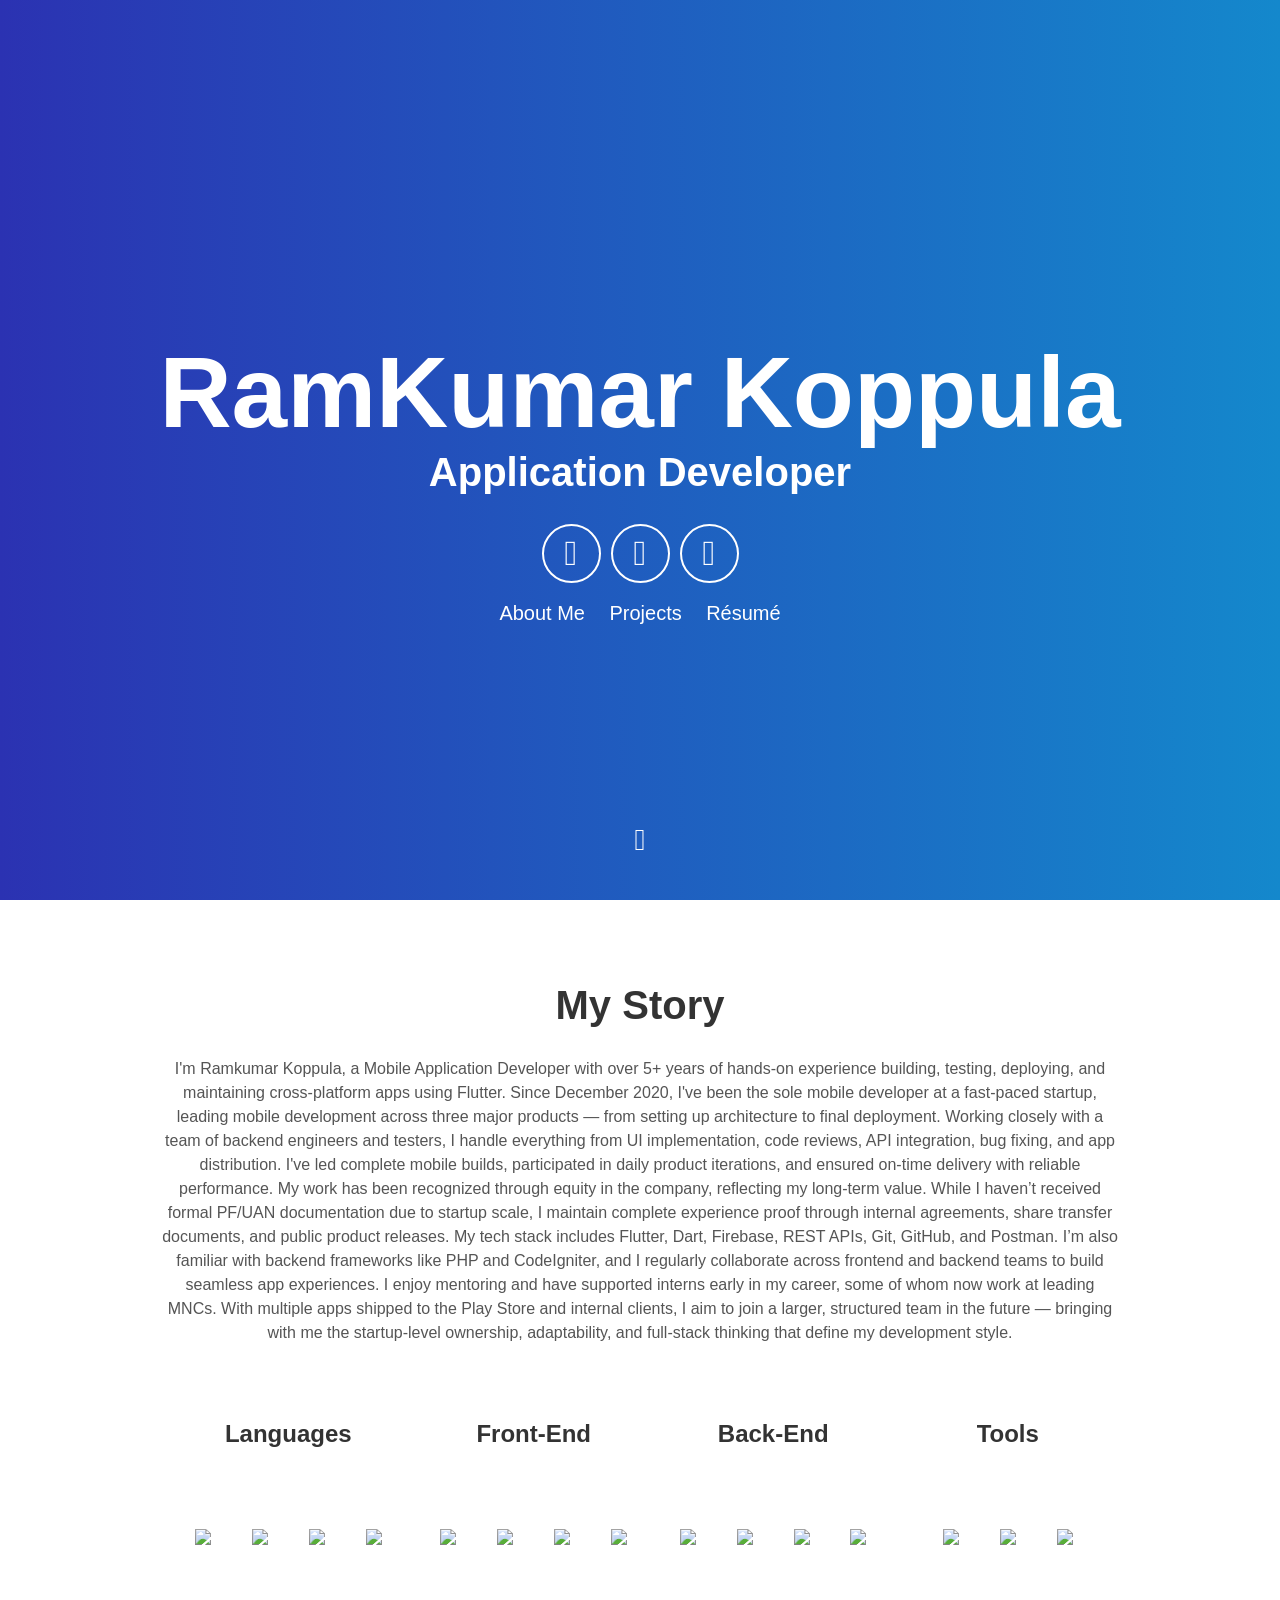
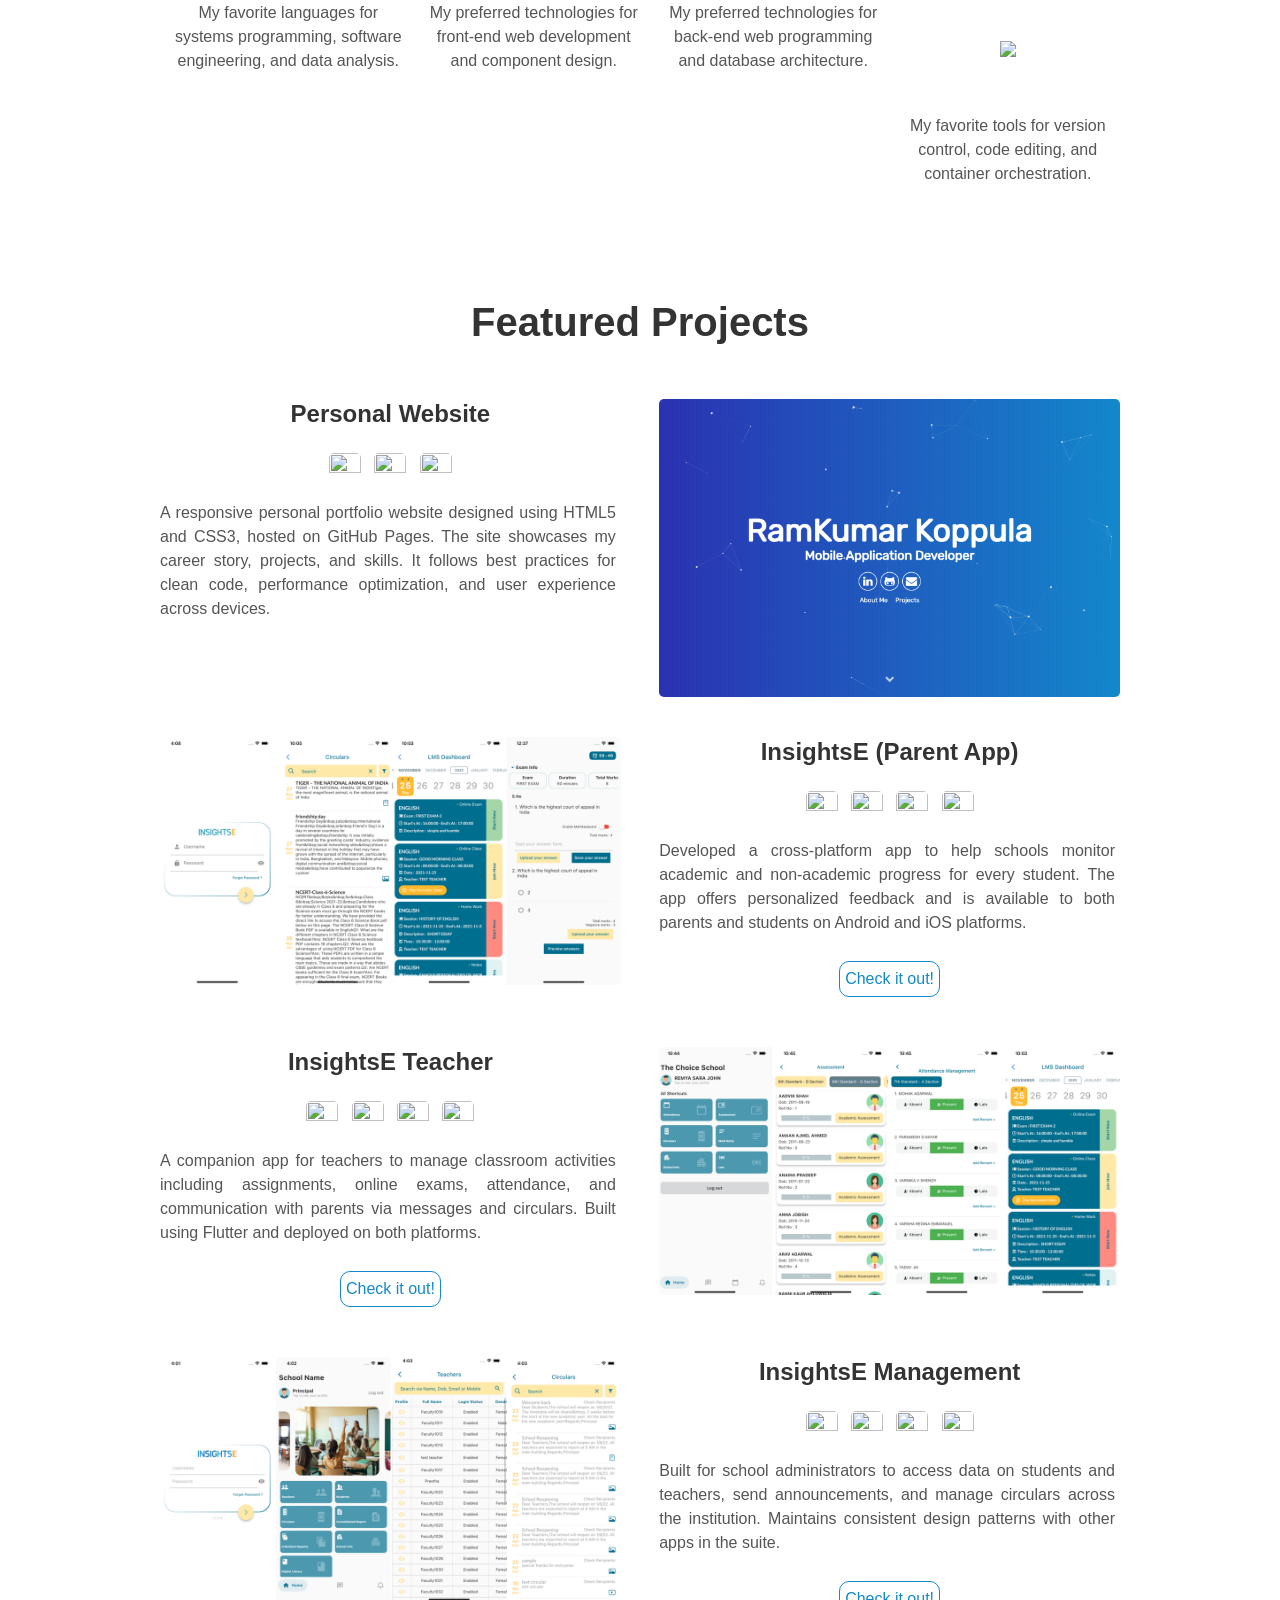
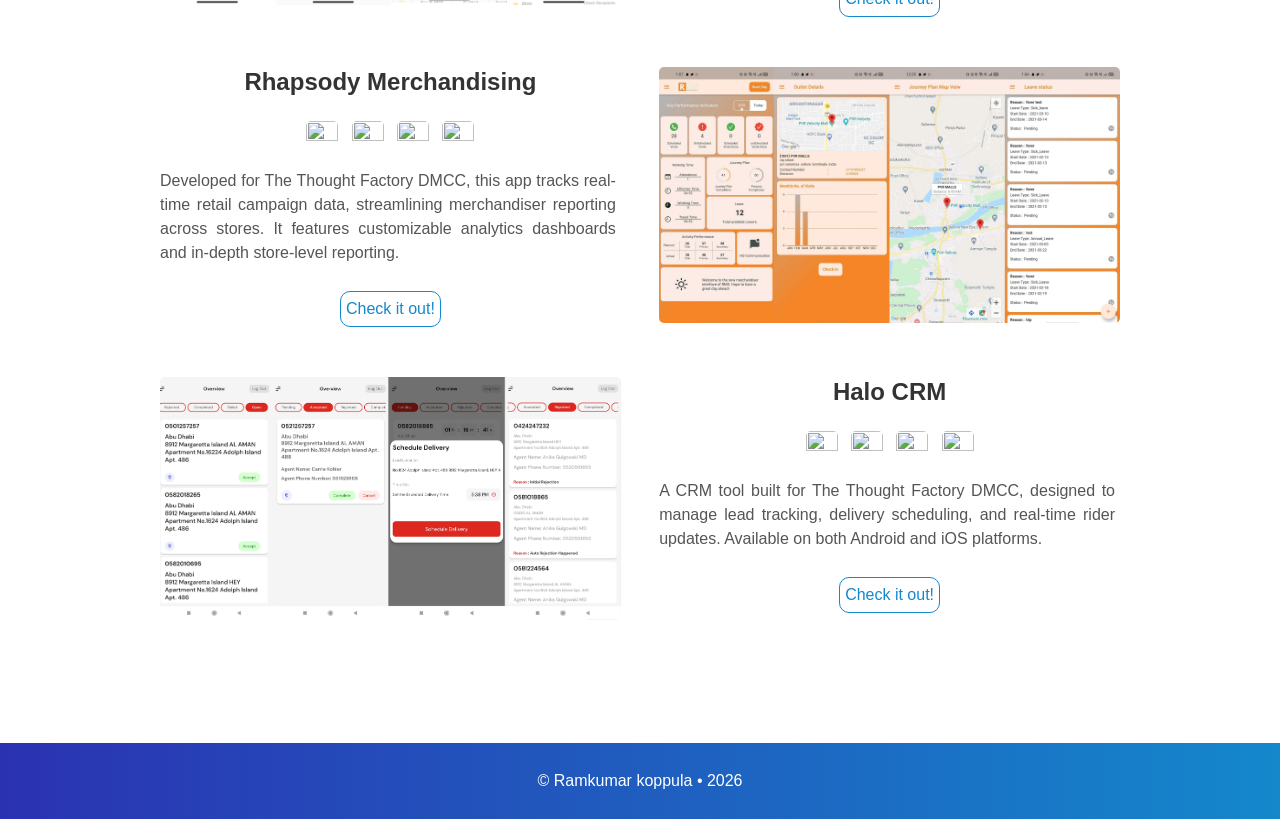
==== commit e1db5a36: "fixed download" ====
--- a/index.html
+++ b/index.html
@@ -96,7 +96,7 @@
       <div class="header-links">
         <a class="link" href="#about" data-scroll>About Me</a>
         <a class="link" href="#projects" data-scroll>Projects</a>
-        <a class="link" href="https://drive.google.com/file/d/1-He0u-U2OzViAtpq0_muwoRdpvkxphUb/view?usp=drive_link" target="_blank" rel="noopener">Download Résumé</a>
+        <a class="link" href="https://drive.google.com/file/d/1-He0u-U2OzViAtpq0_muwoRdpvkxphUb/view?usp=drive_link" target="_blank" rel="noopener">Résumé</a>
       </div>
     </div>
     <a class="down" href="#about" data-scroll><i class="icon fa fa-chevron-down" aria-hidden="true"></i></a>
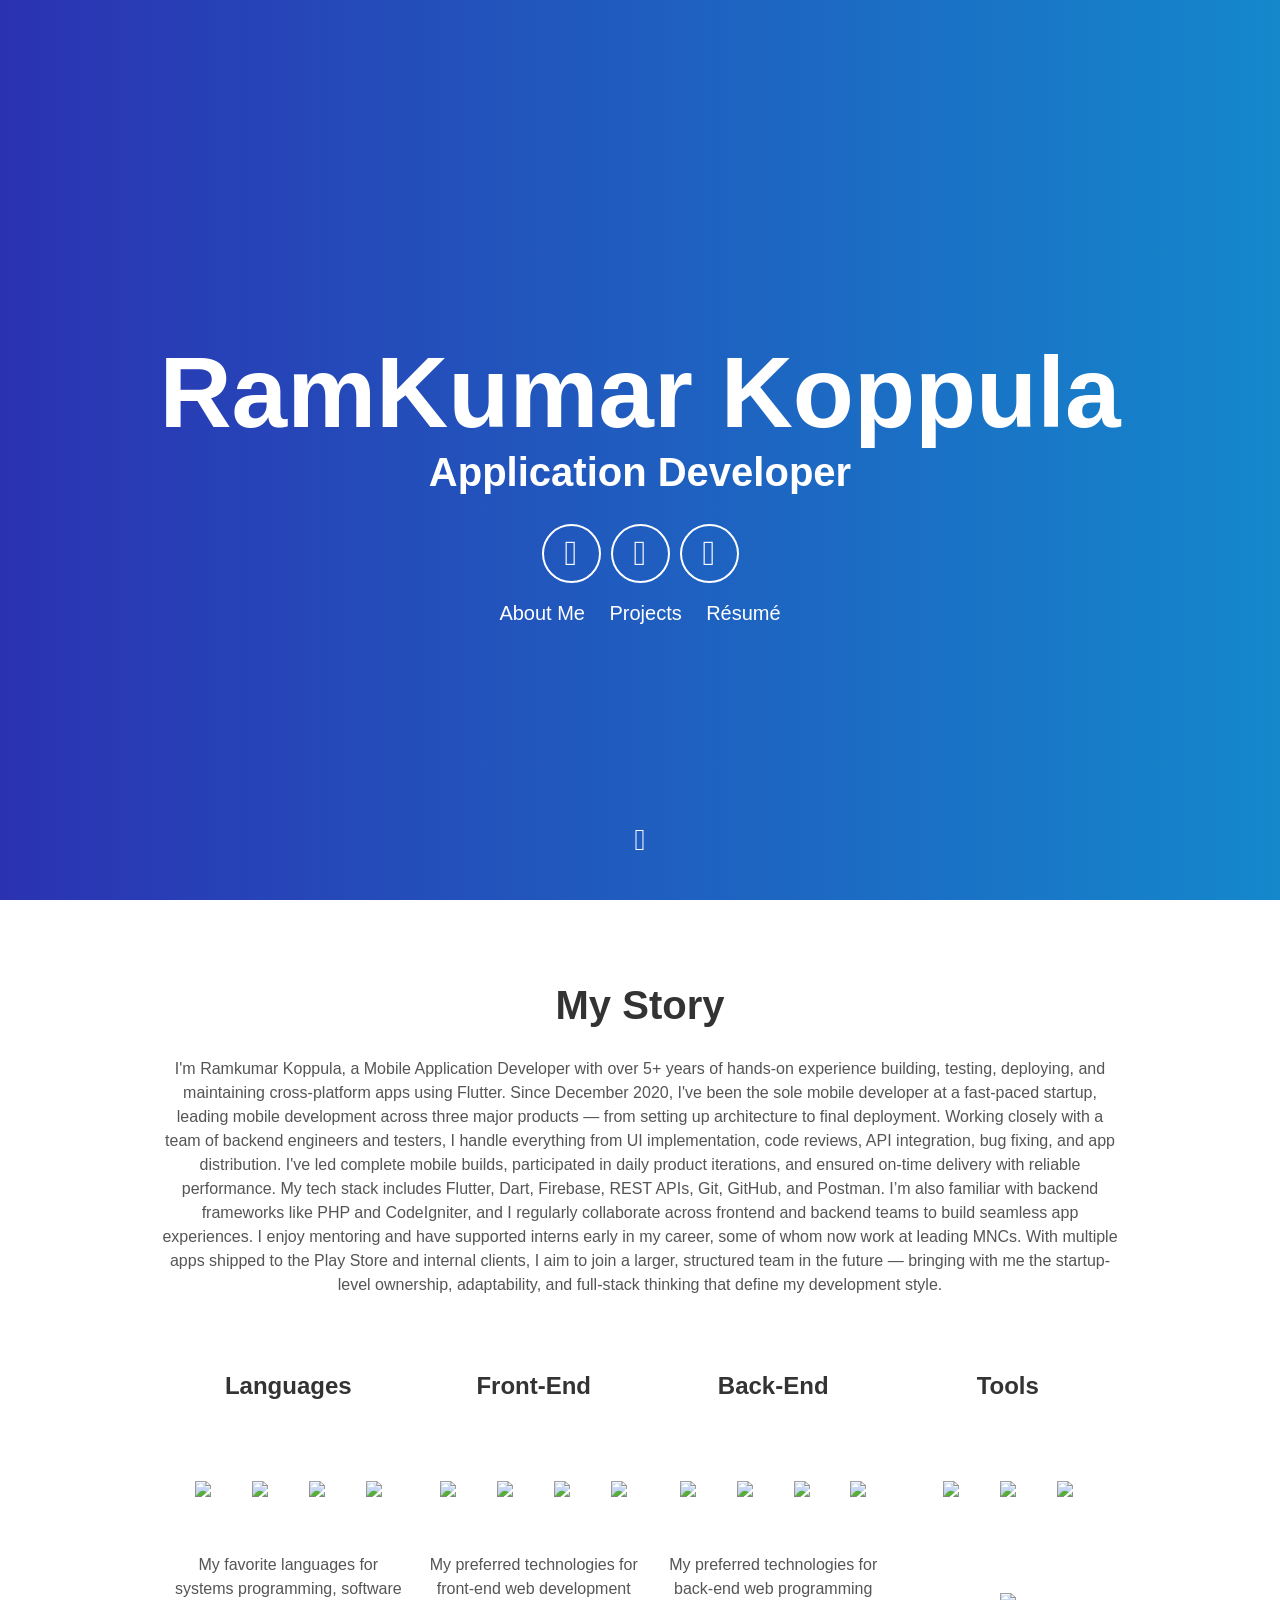
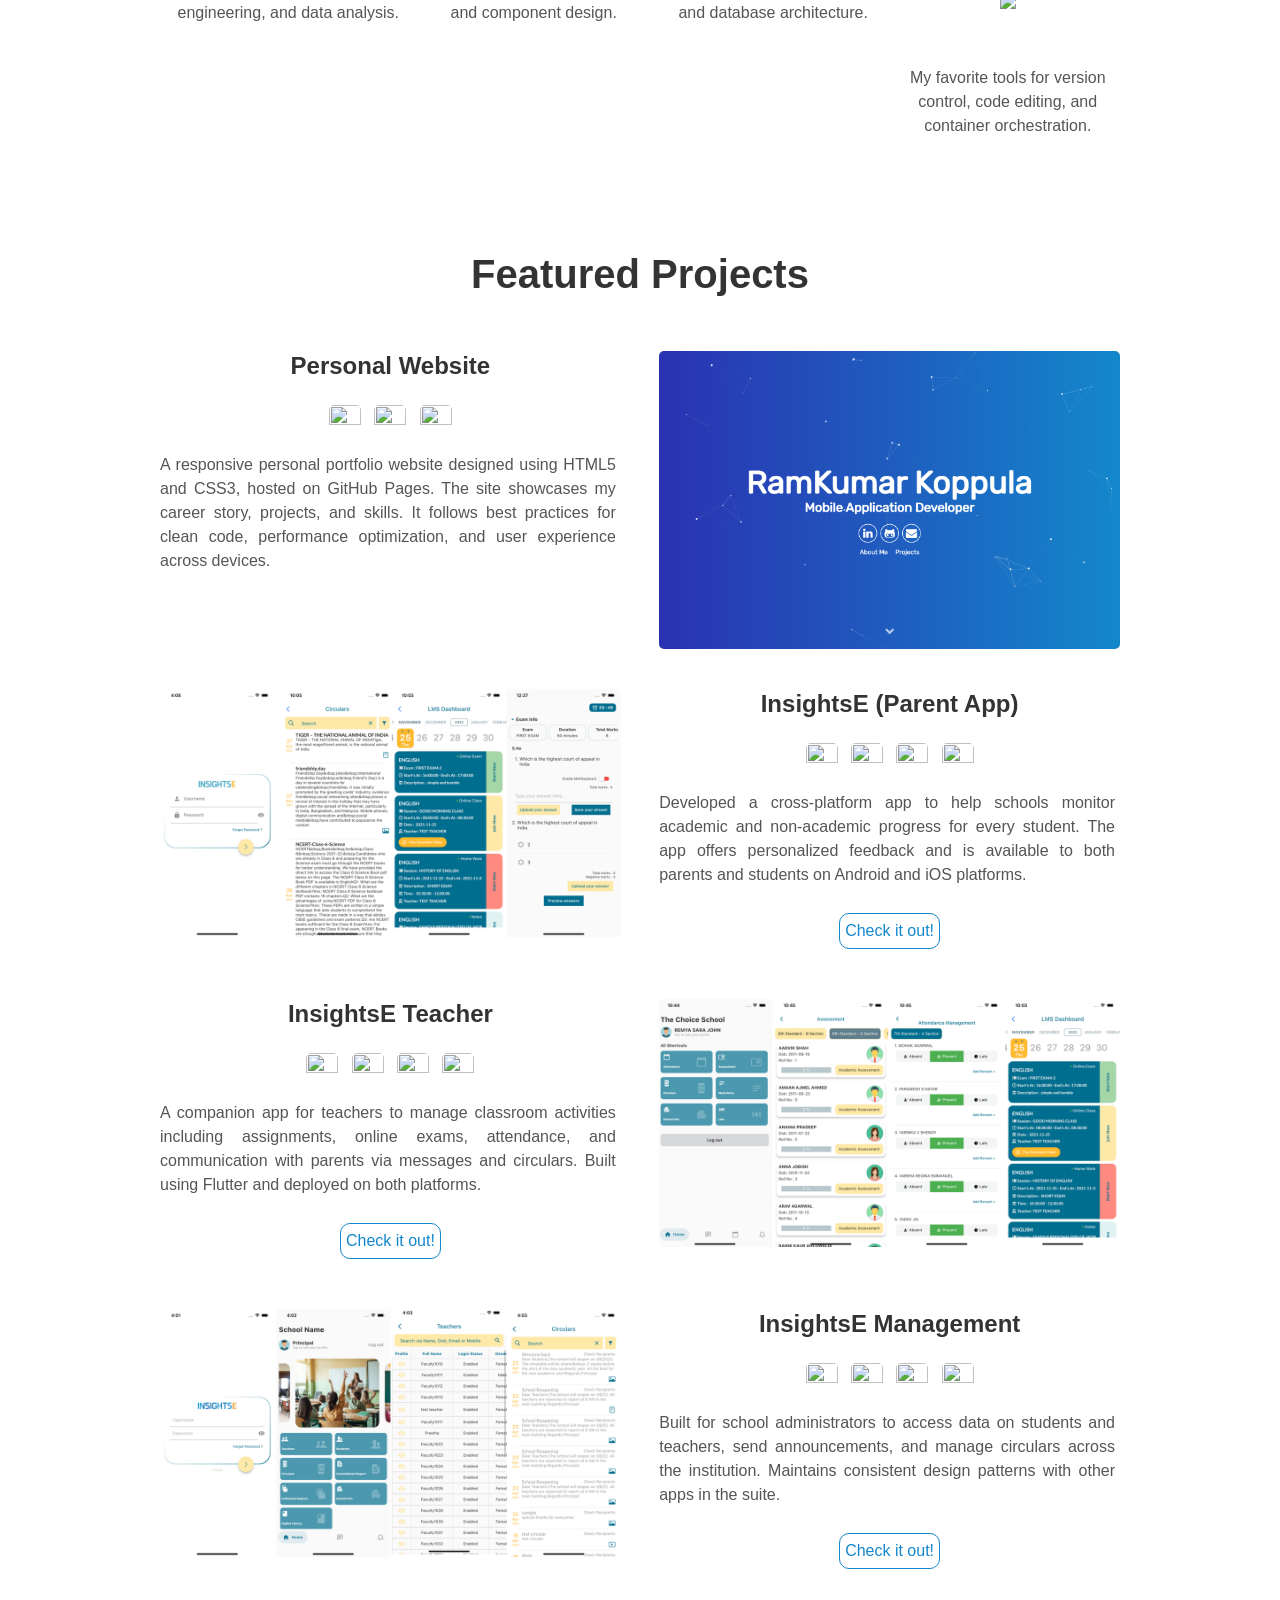
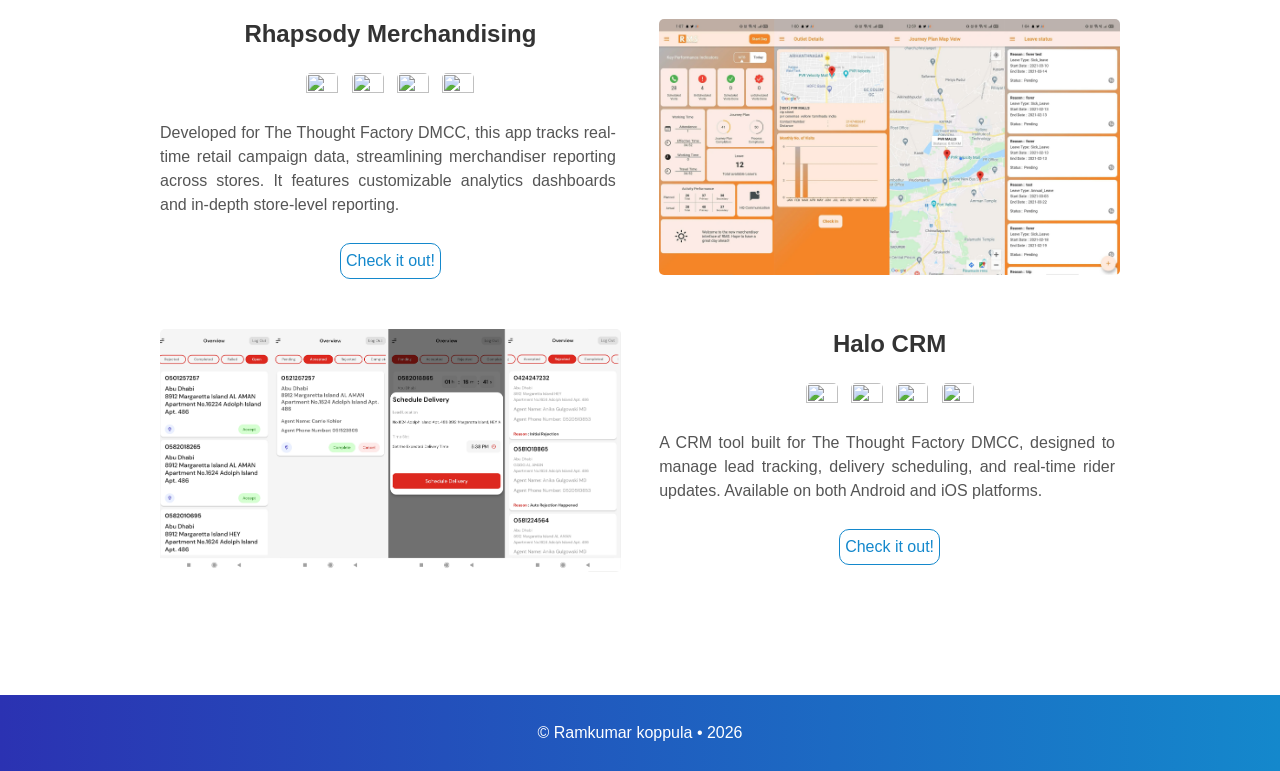
==== commit 55dfd713: "Update index.html" ====
--- a/index.html
+++ b/index.html
@@ -122,10 +122,6 @@
     code reviews, API integration, bug fixing, and app distribution. I've led complete mobile builds, participated
     in daily product iterations, and ensured on-time delivery with reliable performance.
 
-    My work has been recognized through equity in the company, reflecting my long-term value. While I haven’t
-    received formal PF/UAN documentation due to startup scale, I maintain complete experience proof through
-    internal agreements, share transfer documents, and public product releases.
-
     My tech stack includes Flutter, Dart, Firebase, REST APIs, Git, GitHub, and Postman. I’m also familiar with
     backend frameworks like PHP and CodeIgniter, and I regularly collaborate across frontend and backend teams
     to build seamless app experiences. I enjoy mentoring and have supported interns early in my career,
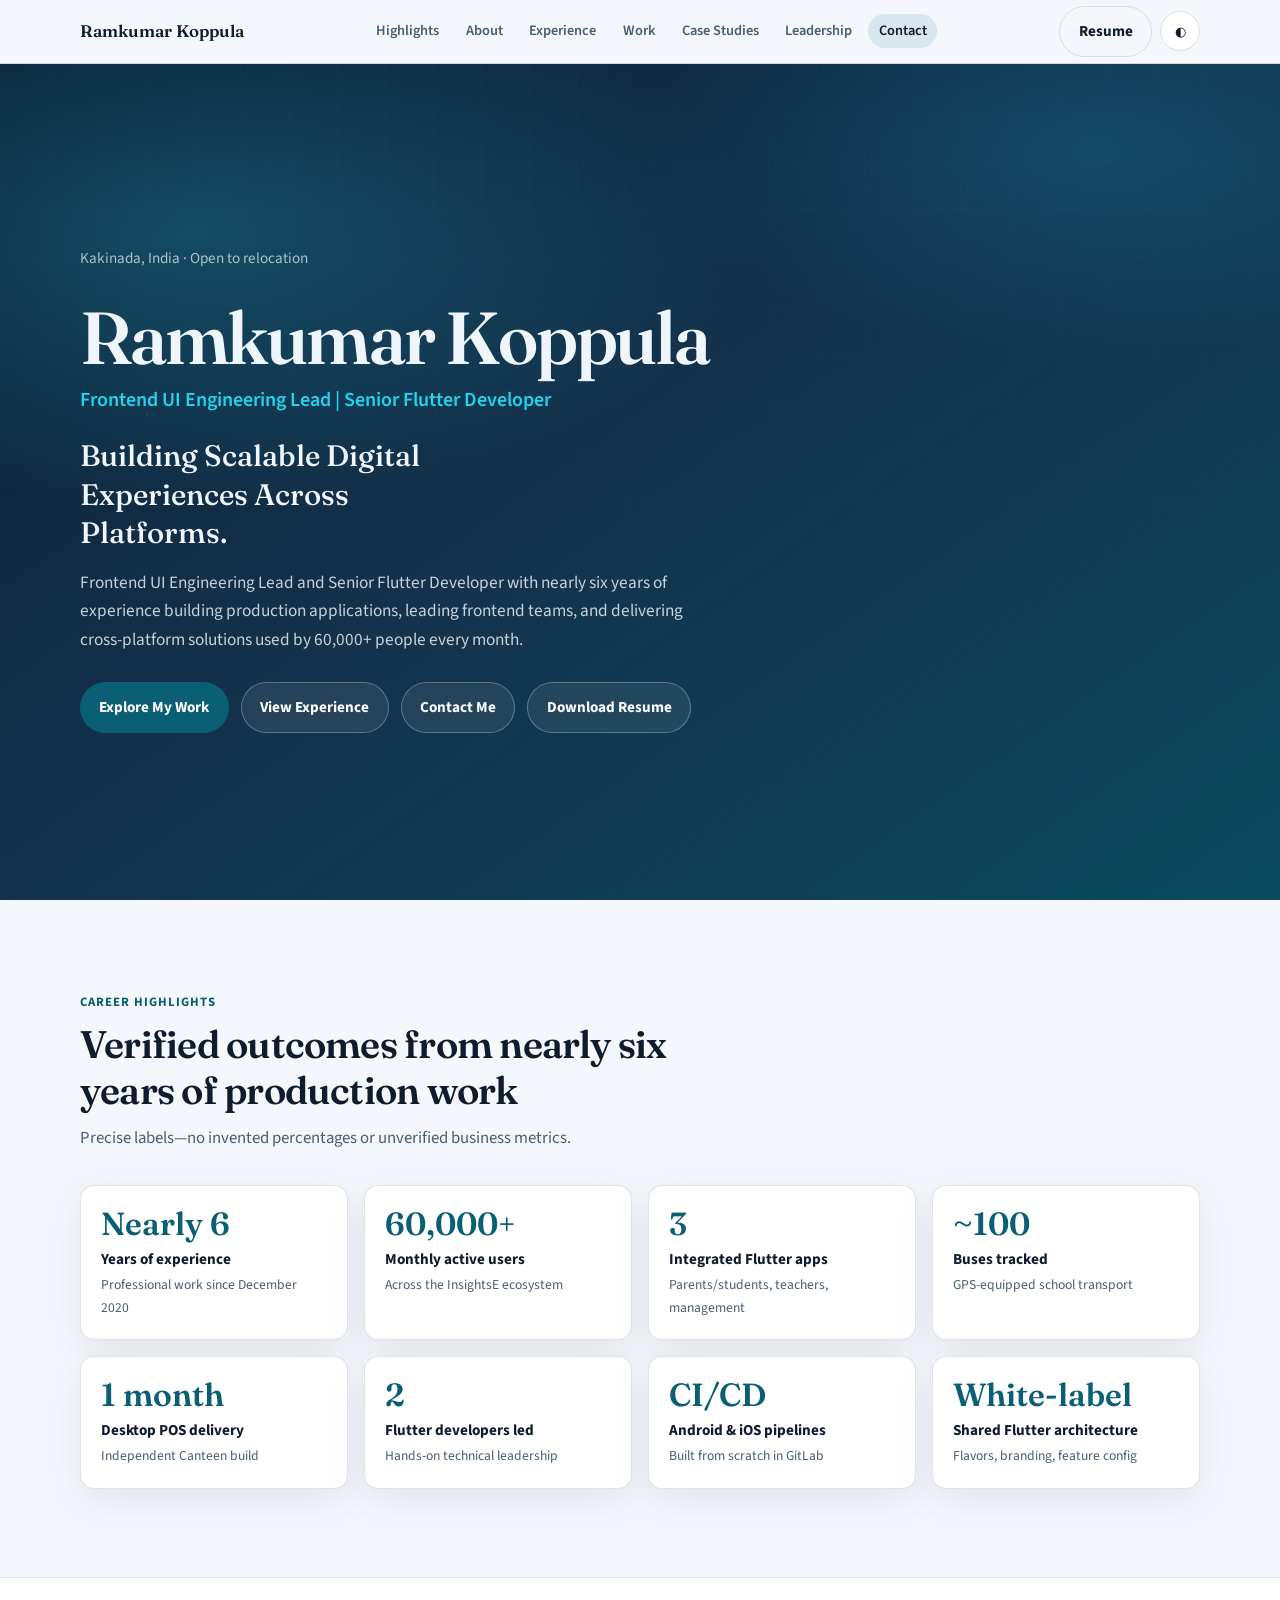
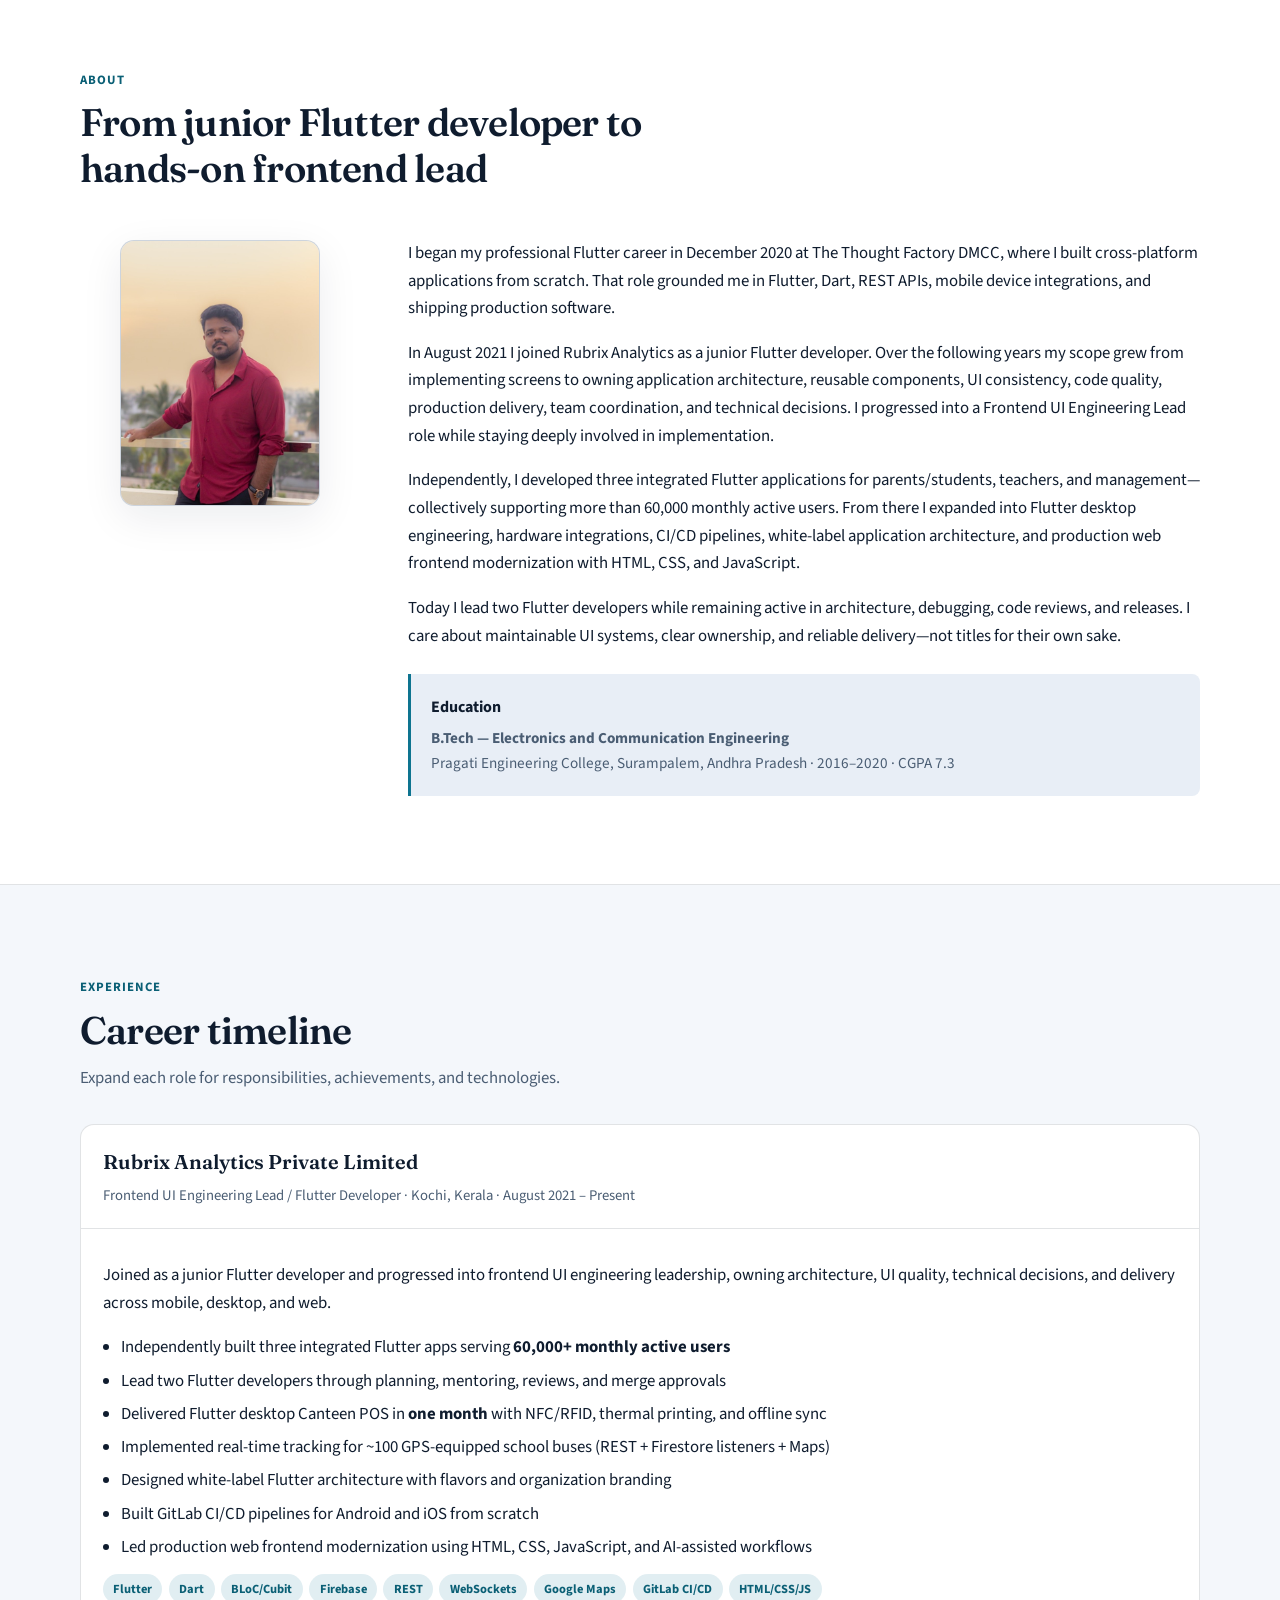
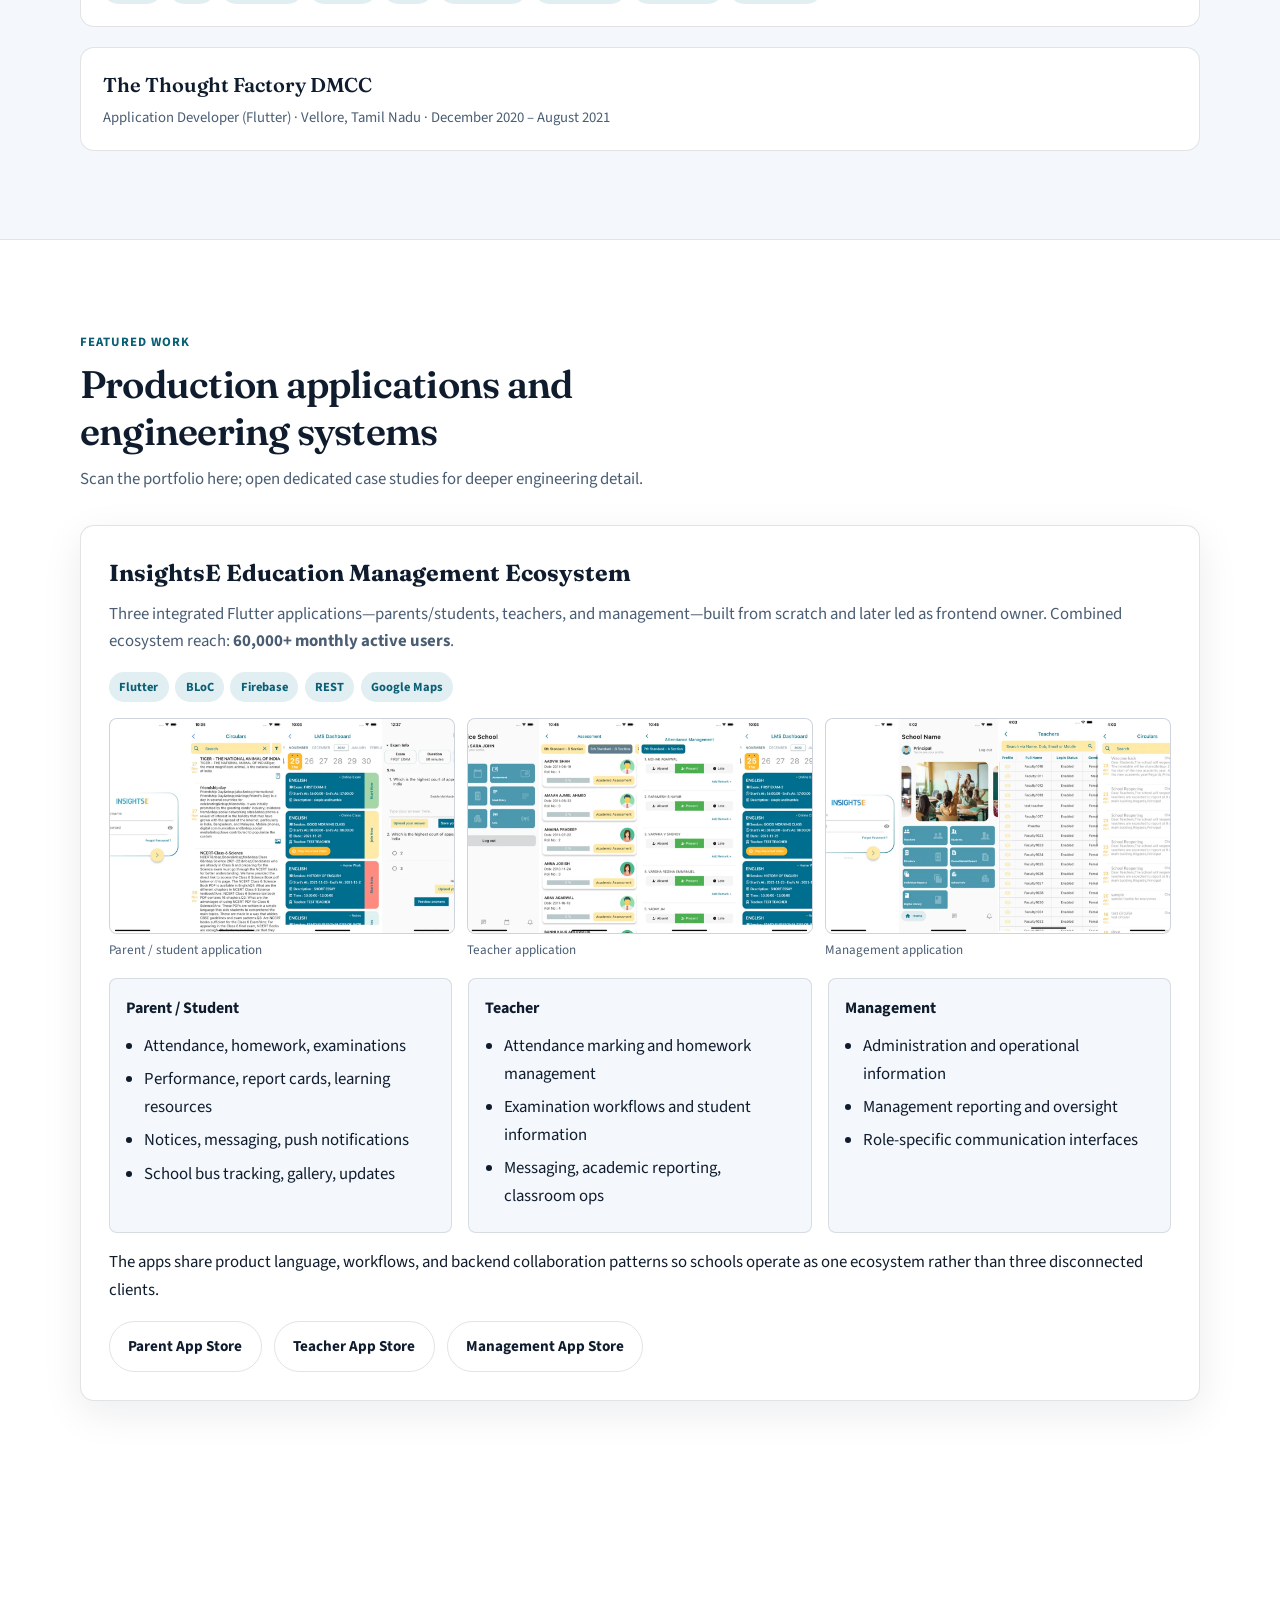
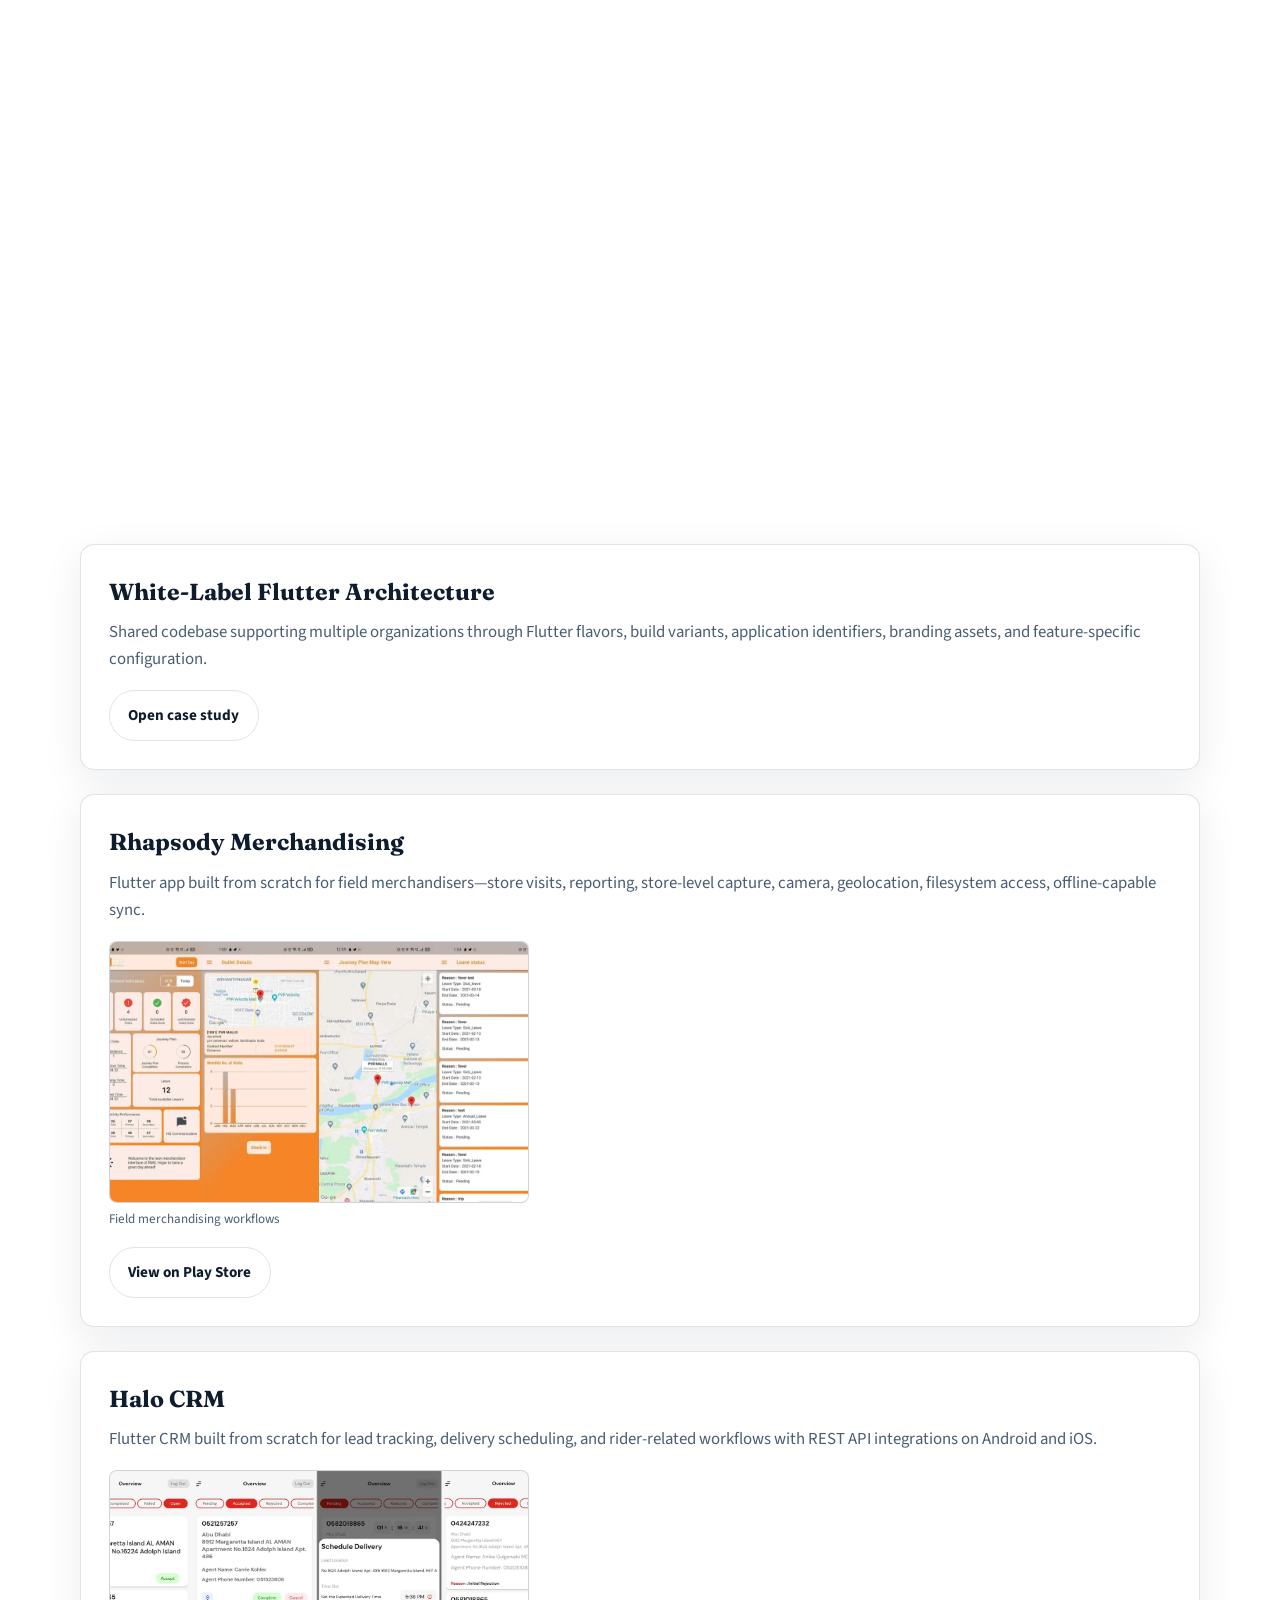
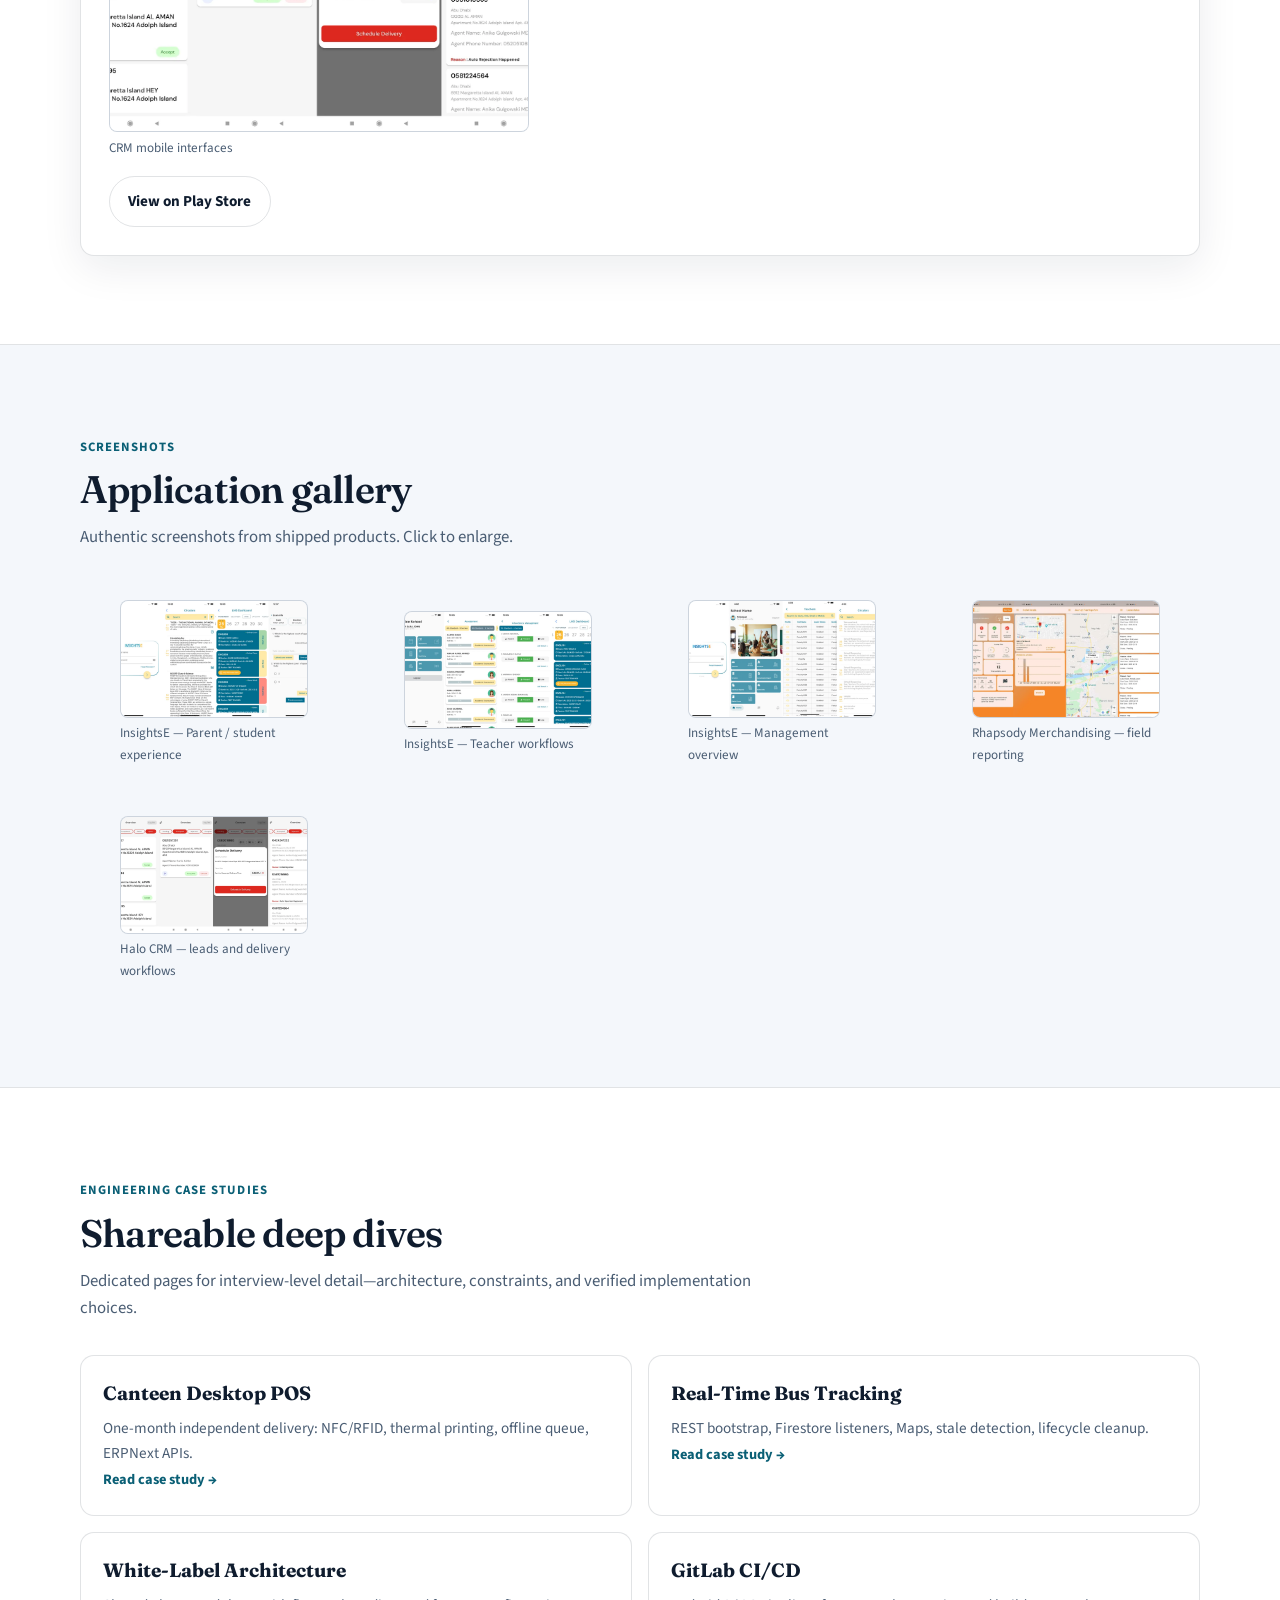
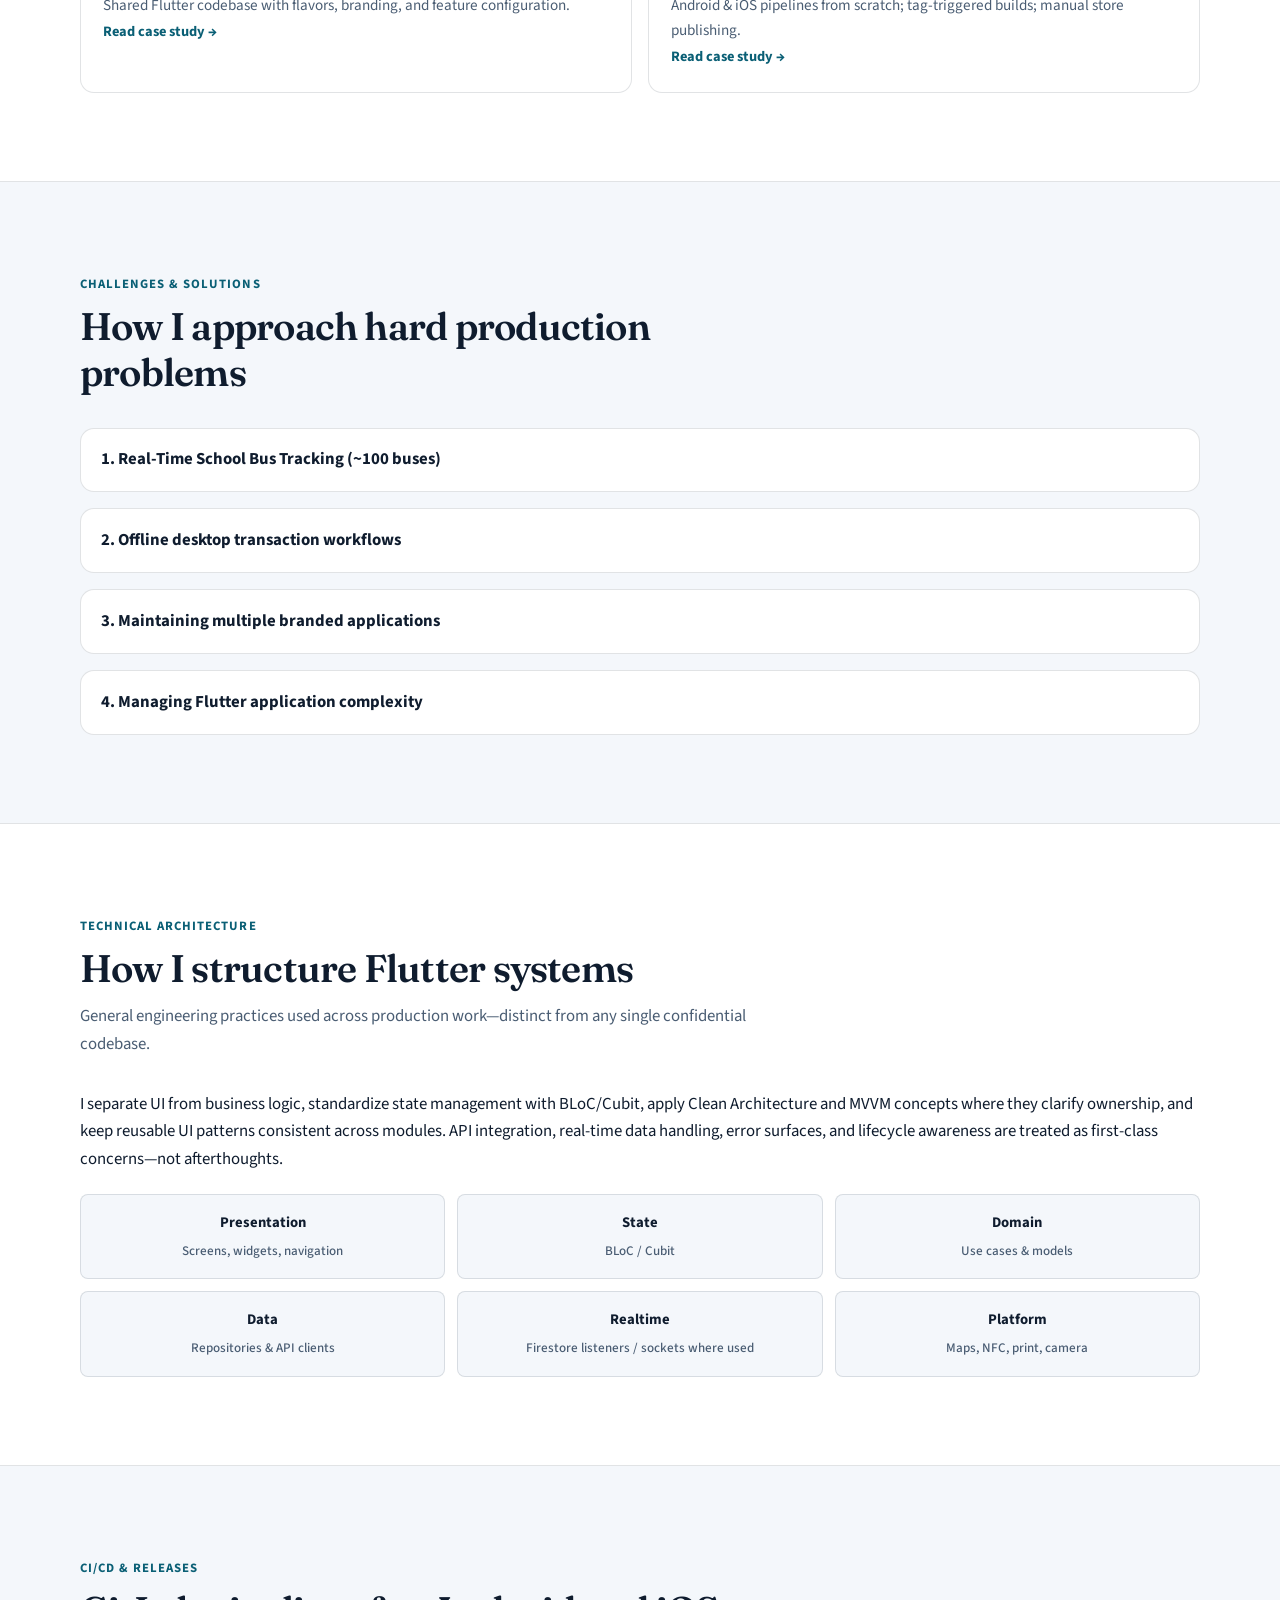
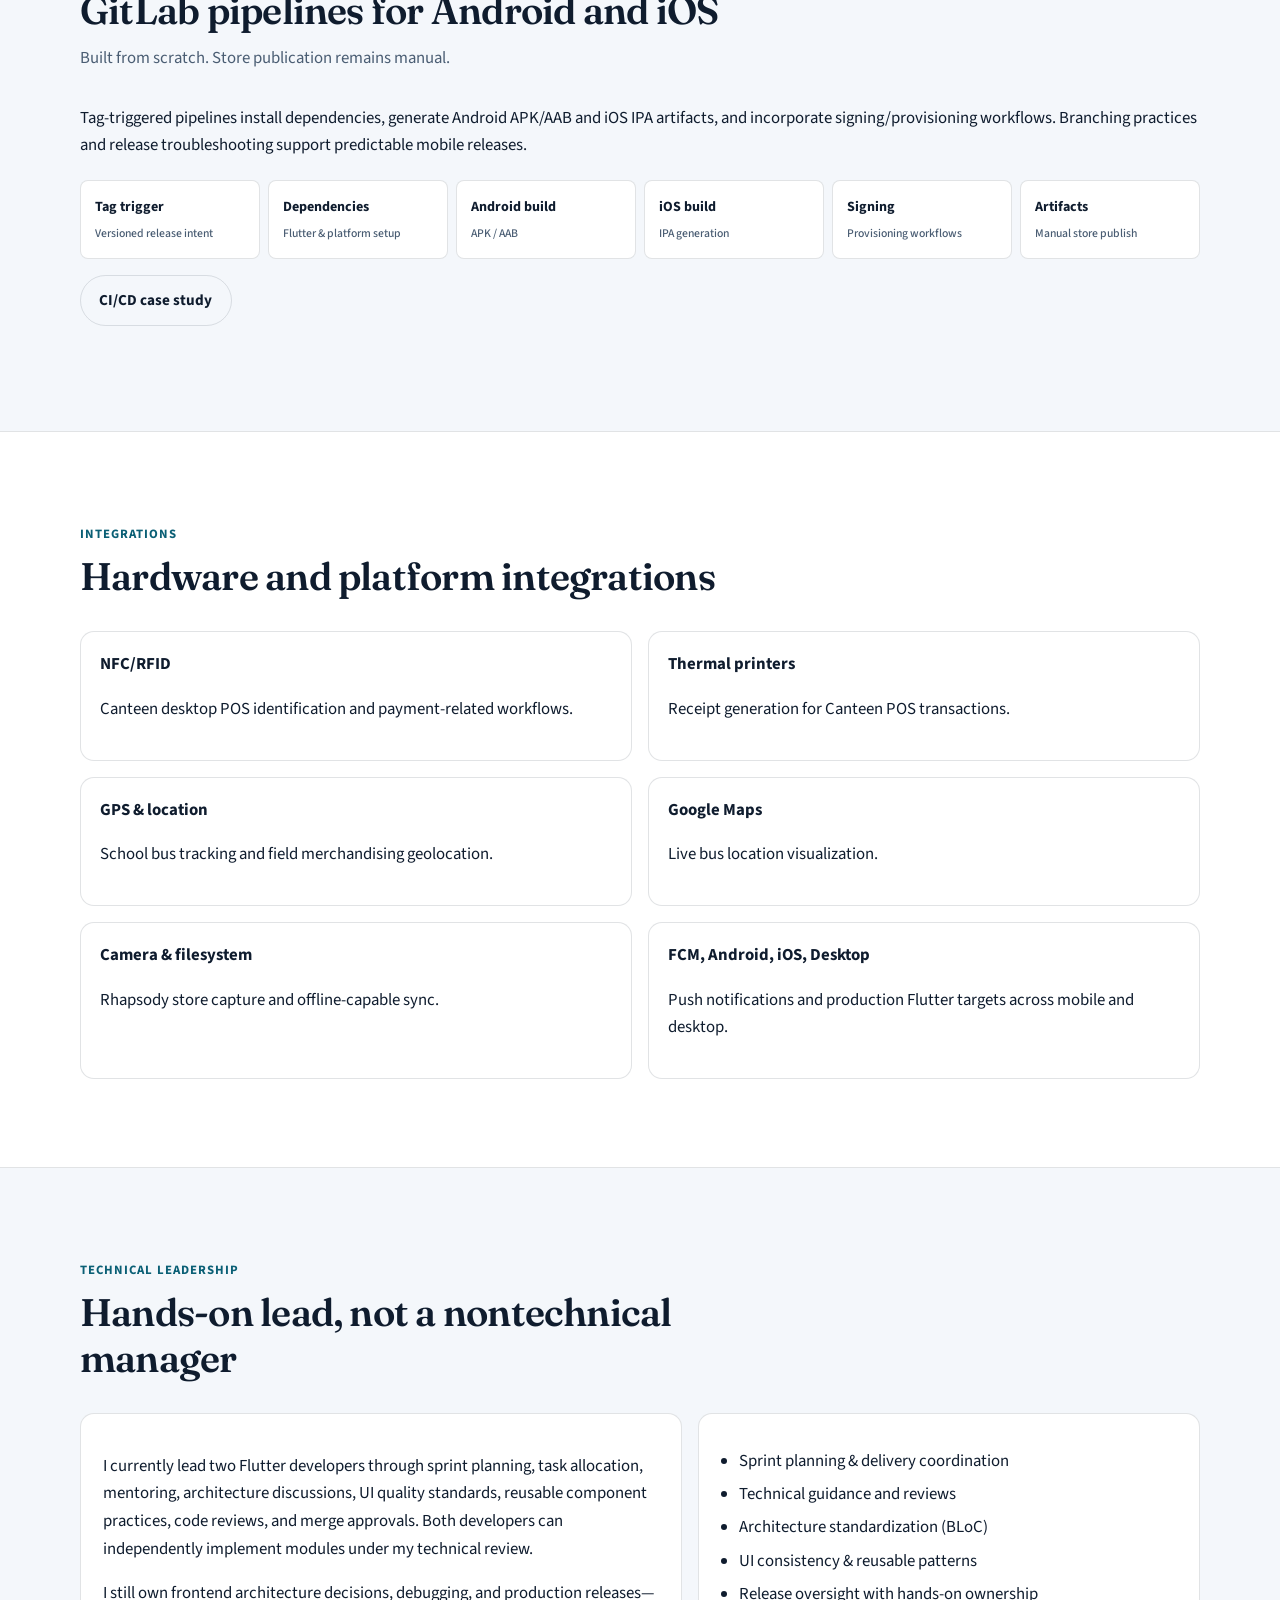
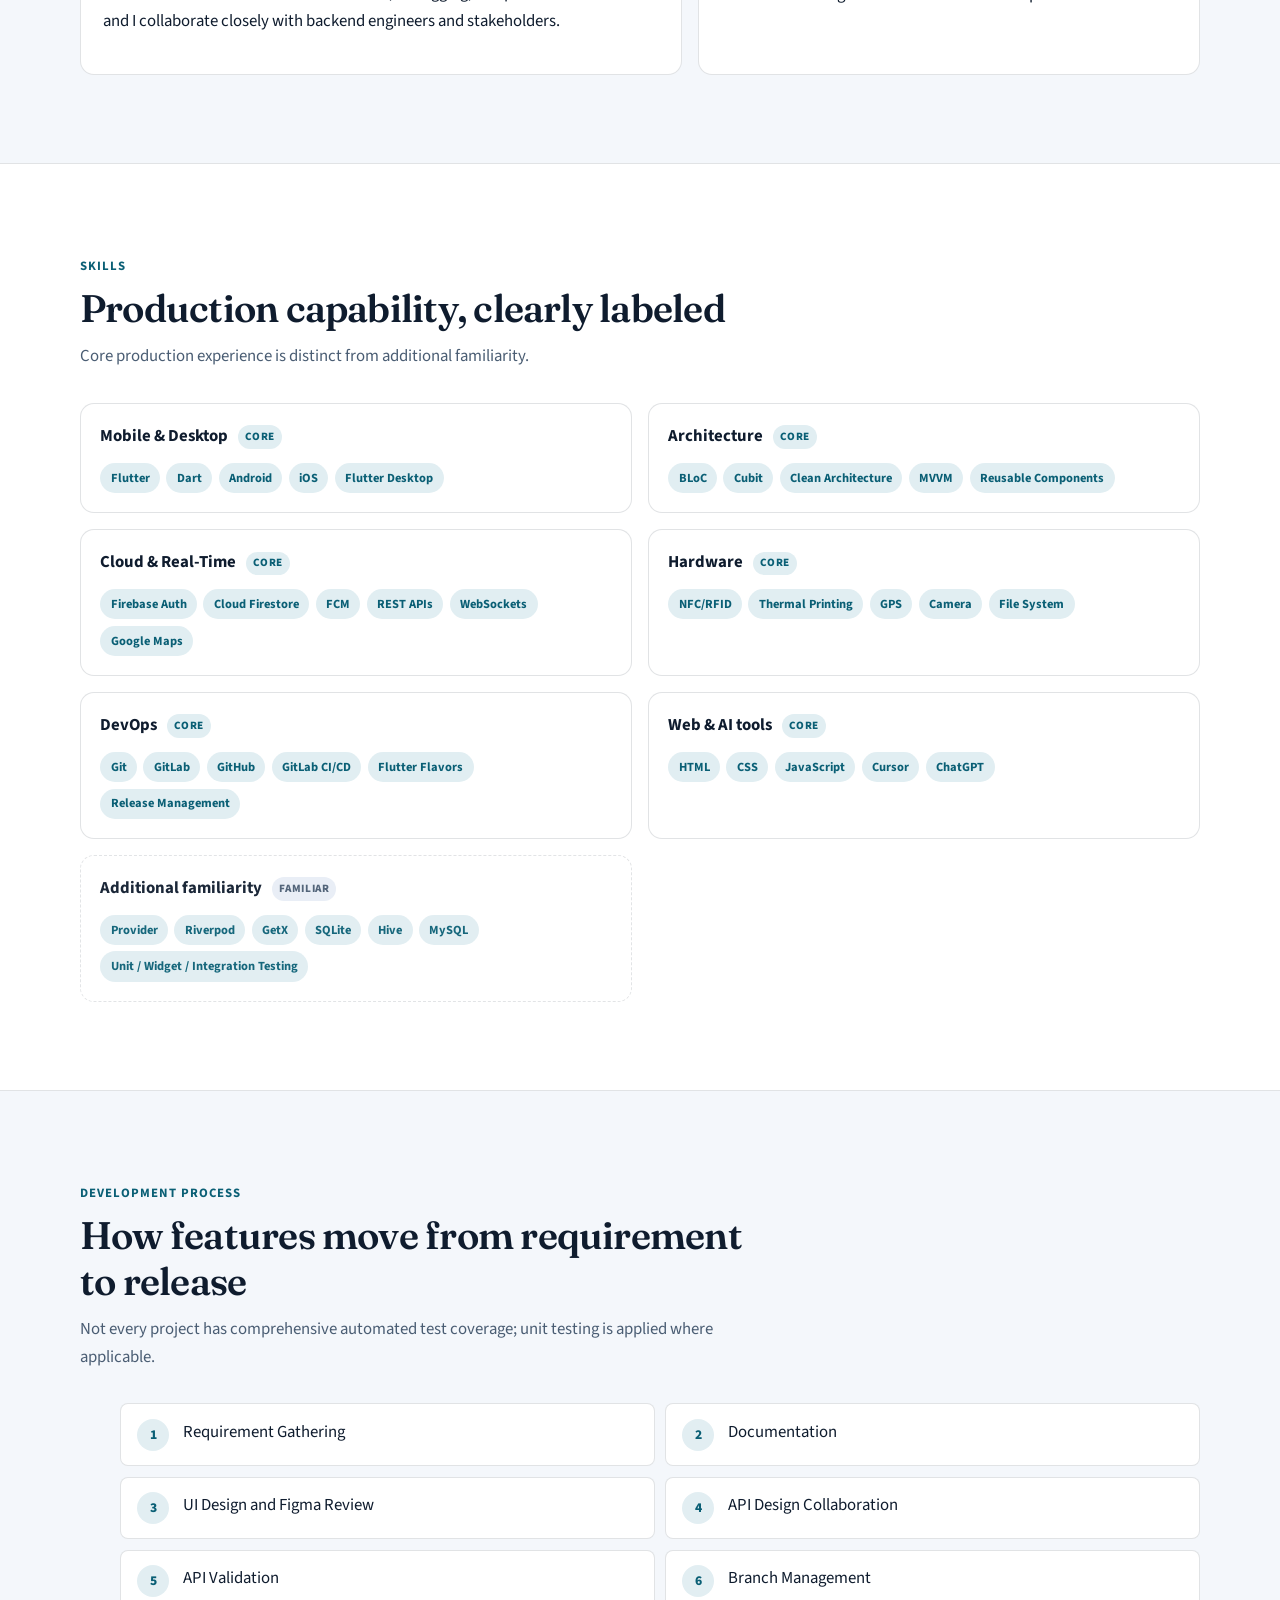
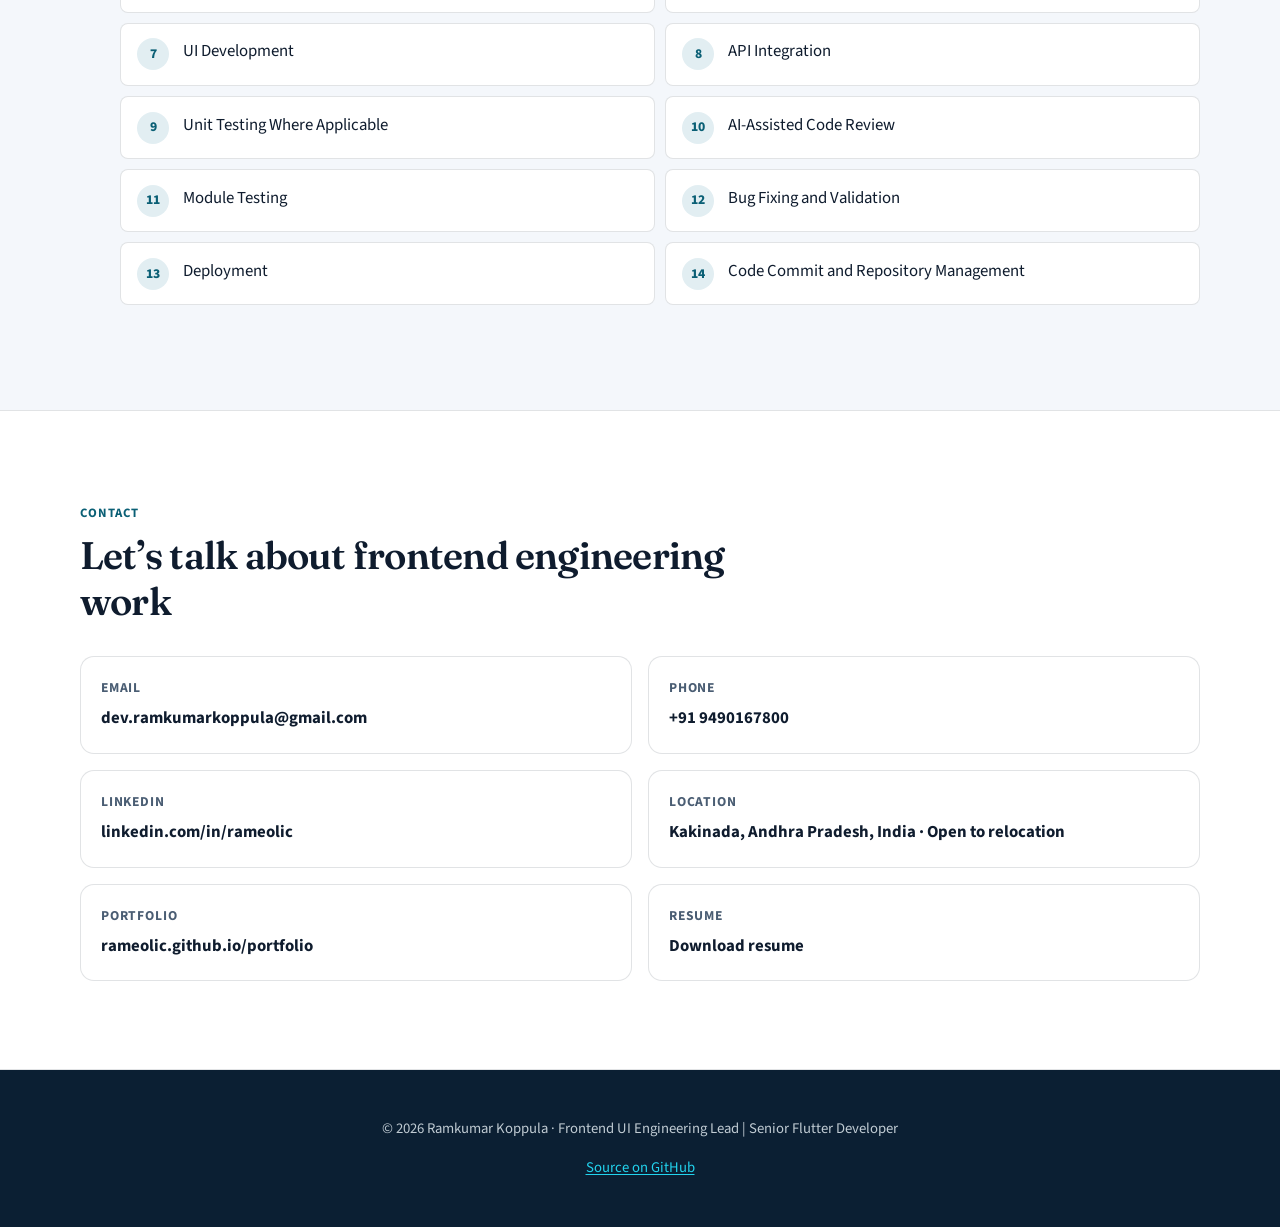
==== commit 24c6bf93: "redesigned" ====
--- a/index.html
+++ b/index.html
@@ -1,27 +1,56 @@
 <!DOCTYPE html>
 <html lang="en">
-
 <head>
-  <!-- Metadata of the Webpage -->
-  <!-- Character-set Metadata -->
   <meta charset="utf-8" />
-  <meta http-equiv="X-UA-Compatible" content="IE=edge" />
-  <!-- Viewport Metadata -->
   <meta name="viewport" content="width=device-width, initial-scale=1" />
-  <!-- Description Metadata-->
-  <meta name="description" content="Portfolio Website" />
-  <!-- Author Metadata -->
+  <title>Ramkumar Koppula — Frontend UI Engineering Lead | Senior Flutter Developer</title>
+  <meta name="description" content="Frontend UI Engineering Lead and Senior Flutter Developer with nearly six years of experience building production Flutter apps, desktop POS systems, and cross-platform interfaces used by 60,000+ monthly active users." />
   <meta name="author" content="Ramkumar Koppula" />
-  <!-- Keyword Metadata -->
-  <meta name="keywords" content="Ram, Ramkumar, rameolic,
-        Ramkumar koppula, rameolic youtube, Ramkumar InsightsE" />
-  <!-- Webpage Logo -->
-  <!-- <link rel="shortcut icon" href="./assets/img/favicon.png" /> -->
-  <!-- Webpage Title -->
-  <title>RamKumar Koppula</title>
-
-  <!-- Import CSS: Main Stylesheet -->
-  <link rel="stylesheet" href="./assets/css/main.css" />
+  <link rel="canonical" href="https://rameolic.github.io/portfolio/" />
+
+  <meta property="og:type" content="website" />
+  <meta property="og:url" content="https://rameolic.github.io/portfolio/" />
+  <meta property="og:title" content="Ramkumar Koppula — Frontend UI Engineering Lead | Senior Flutter Developer" />
+  <meta property="og:description" content="Hands-on Flutter engineering lead building production mobile, desktop, and web interfaces. Nearly six years of experience; 60,000+ MAU ecosystem." />
+  <meta property="og:image" content="https://rameolic.github.io/portfolio/assets/img/about-portrait.jpg" />
+
+  <meta name="twitter:card" content="summary_large_image" />
+  <meta name="twitter:title" content="Ramkumar Koppula — Frontend UI Engineering Lead" />
+  <meta name="twitter:description" content="Senior Flutter Developer and Frontend UI Engineering Lead. Cross-platform production apps, desktop POS, CI/CD, and technical leadership." />
+  <meta name="twitter:image" content="https://rameolic.github.io/portfolio/assets/img/about-portrait.jpg" />
+
+  <link rel="icon" type="image/png" sizes="32x32" href="./assets/img/favicon-32.png" />
+  <link rel="apple-touch-icon" href="./assets/img/apple-touch-icon.png" />
+  <link rel="manifest" href="./manifest.json" />
+  <meta name="theme-color" content="#0b1f33" />
+
+  <link rel="preconnect" href="https://fonts.googleapis.com" />
+  <link rel="preconnect" href="https://fonts.gstatic.com" crossorigin />
+  <link href="https://fonts.googleapis.com/css2?family=Fraunces:opsz,wght@9..144,500;9..144,600;9..144,700&family=IBM+Plex+Mono:wght@500&family=Source+Sans+3:wght@400;600;700&display=swap" rel="stylesheet" />
+  <link rel="stylesheet" href="./assets/css/portfolio.css" />
+
+  <script type="application/ld+json">
+  {
+    "@context": "https://schema.org",
+    "@type": "Person",
+    "name": "Ramkumar Koppula",
+    "jobTitle": "Frontend UI Engineering Lead | Senior Flutter Developer",
+    "url": "https://rameolic.github.io/portfolio/",
+    "email": "mailto:dev.ramkumarkoppula@gmail.com",
+    "telephone": "+91-9490167800",
+    "address": {
+      "@type": "PostalAddress",
+      "addressLocality": "Kakinada",
+      "addressRegion": "Andhra Pradesh",
+      "addressCountry": "IN"
+    },
+    "sameAs": [
+      "https://linkedin.com/in/rameolic",
+      "https://github.com/rameolic"
+    ]
+  }
+  </script>
+
   <!-- Google Tag Manager -->
   <script>
     (function (w, d, s, l, i) {
@@ -35,326 +64,566 @@
       f.parentNode.insertBefore(j, f);
     })(window, document, "script", "dataLayer", "GTM-NZH9NVZ8");
   </script>
-  <!-- End Google Tag Manager -->
-
-  <!-- Google tag (gtag.js) -->
   <script async src="https://www.googletagmanager.com/gtag/js?id=G-3JCNF8F0Y4"></script>
   <script>
     window.dataLayer = window.dataLayer || [];
-    function gtag() {
-      dataLayer.push(arguments);
-    }
+    function gtag() { dataLayer.push(arguments); }
     gtag("js", new Date());
-
     gtag("config", "G-3JCNF8F0Y4");
   </script>
-
-  <!-- Security Meta Tags -->
-  <meta http-equiv="Content-Security-Policy" content="default-src 'self'; script-src 'self' 'unsafe-inline' https://www.googletagmanager.com https://cdn.jsdelivr.net https://unpkg.com; style-src 'self' 'unsafe-inline' https://fonts.googleapis.com https://cdn.jsdelivr.net; font-src 'self' https://fonts.gstatic.com; img-src 'self' data: https://cdn.jsdelivr.net https://cdn.iconscout.com; connect-src 'self' https://www.google-analytics.com;">
-  <meta http-equiv="X-Content-Type-Options" content="nosniff">
-  <meta http-equiv="X-Frame-Options" content="DENY">
-  <meta http-equiv="X-XSS-Protection" content="1; mode=block">
-  <meta name="referrer" content="strict-origin-when-cross-origin">
-  <!-- Preload Critical CSS and Fonts -->
-  <link rel="preload" href="./assets/css/main.min.css" as="style" onload="this.onload=null;this.rel='stylesheet'">
-  <noscript><link rel="stylesheet" href="./assets/css/main.min.css"></noscript>
-  <link rel="preload" href="https://fonts.googleapis.com/css?family=Nunito+Sans&display=swap" as="style" onload="this.onload=null;this.rel='stylesheet'">
-  <noscript><link rel="stylesheet" href="https://fonts.googleapis.com/css?family=Nunito+Sans&display=swap"></noscript>
 </head>
-
 <body>
-  <!-- Google Tag Manager (noscript) -->
-  <noscript><iframe src="https://www.googletagmanager.com/ns.html?id=GTM-NZH9NVZ8" height="0" width="0"
-      style="display: none; visibility: hidden"></iframe></noscript>
-  <!-- End Google Tag Manager (noscript) -->
-  <div id="particles-js">
-    <div class="header">
-      <h1>
-        <span class="site-title">RamKumar Koppula</span>
-        <span class="site-description">Application Developer</span>
-      </h1>
-      <div class="header-icons">
-        <a aria-label="My LinkedIn Profile" target="_blank" href="https://www.linkedin.com/in/rameolic">
-          <i class="icon fa fa-linkedin" aria-hidden="true"></i>
-        </a>
-        <!-- <a
-            aria-label="My Github Profile"
-            target="_blank"
-            href="https://github.com/rameolic"
-          >
-            <i class="icon fa fa-github-alt" aria-hidden="true"></i>
-          </a> -->
-        <!-- <a aria-label="Skype" target="_blank" href="https://join.skype.com/invite/vOzUkj4GrH2R">
-          <i class="icon fa fa-skype" aria-hidden="true"></i>
-        </a> -->
-        <a aria-label="Send Email" href="mailto:rameolic@gmail.com" target="_blank"><i
-            class="icon fa fa-envelope"></i></a>
-        <a aria-label="" target="_blank" href="https://www.instagram.com/rameolic/">
-          <i class="icon fa fa-instagram" aria-hidden="true"></i>
-        </a>
-      </div>
-      <div class="header-links">
-        <a class="link" href="#about" data-scroll>About Me</a>
-        <a class="link" href="#projects" data-scroll>Projects</a>
-        <a class="link" href="https://drive.google.com/file/d/1-He0u-U2OzViAtpq0_muwoRdpvkxphUb/view?usp=drive_link" target="_blank" rel="noopener">Résumé</a>
+  <noscript><iframe src="https://www.googletagmanager.com/ns.html?id=GTM-NZH9NVZ8" height="0" width="0" style="display:none;visibility:hidden" title="Google Tag Manager"></iframe></noscript>
+
+  <a class="skip-link" href="#main">Skip to content</a>
+
+  <header class="site-nav" role="banner">
+    <div class="nav-inner">
+      <a class="brand" href="#hero">Ramkumar Koppula</a>
+      <nav aria-label="Primary">
+        <ul class="nav-links">
+          <li><a href="#highlights">Highlights</a></li>
+          <li><a href="#about">About</a></li>
+          <li><a href="#experience">Experience</a></li>
+          <li><a href="#projects">Work</a></li>
+          <li><a href="#case-studies">Case Studies</a></li>
+          <li><a href="#leadership">Leadership</a></li>
+          <li><a href="#contact">Contact</a></li>
+        </ul>
+      </nav>
+      <div class="nav-actions">
+        <a class="btn btn-secondary" data-resume-link href="https://drive.google.com/file/d/1-He0u-U2OzViAtpq0_muwoRdpvkxphUb/view?usp=drive_link" rel="noopener noreferrer" target="_blank">Resume</a>
+        <button type="button" class="icon-btn" data-theme-toggle aria-label="Switch theme">◐</button>
+        <button type="button" class="menu-toggle" data-menu-toggle aria-expanded="false" aria-controls="mobile-nav" aria-label="Open menu">☰</button>
       </div>
     </div>
-    <a class="down" href="#about" data-scroll><i class="icon fa fa-chevron-down" aria-hidden="true"></i></a>
+  </header>
+  <div class="nav-drawer" id="mobile-nav" data-nav-drawer>
+    <a href="#highlights">Highlights</a>
+    <a href="#about">About</a>
+    <a href="#experience">Experience</a>
+    <a href="#projects">Work</a>
+    <a href="#case-studies">Case Studies</a>
+    <a href="#architecture">Architecture</a>
+    <a href="#cicd">CI/CD</a>
+    <a href="#leadership">Leadership</a>
+    <a href="#skills">Skills</a>
+    <a href="#workflow">Workflow</a>
+    <a href="#contact">Contact</a>
   </div>
 
-  <!-- About Section -->
-  <section id="about">
-    <!-- User Introduction-->
-    <div class="user-details">
-  <h1>My Story</h1>
-  <!-- <picture>
-    <source type="image/webp" srcset="./assets/img/favicon.png" alt="Professional Me" width="20%"
-      style="border-radius: 50%" />
-    <img src="./assets/img/favicon.png" alt="Professional Me" width="20%" style="border-radius: 50%" />
-  </picture> -->
-  <p>
-    I'm Ramkumar Koppula, a Mobile Application Developer with over 5+ years of hands-on experience building,
-    testing, deploying, and maintaining cross-platform apps using Flutter. Since December 2020, I've been
-    the sole mobile developer at a fast-paced startup, leading mobile development across three major products
-    — from setting up architecture to final deployment.
-
-    Working closely with a team of backend engineers and testers, I handle everything from UI implementation,
-    code reviews, API integration, bug fixing, and app distribution. I've led complete mobile builds, participated
-    in daily product iterations, and ensured on-time delivery with reliable performance.
-
-    My tech stack includes Flutter, Dart, Firebase, REST APIs, Git, GitHub, and Postman. I’m also familiar with
-    backend frameworks like PHP and CodeIgniter, and I regularly collaborate across frontend and backend teams
-    to build seamless app experiences. I enjoy mentoring and have supported interns early in my career,
-    some of whom now work at leading MNCs.
-
-    With multiple apps shipped to the Play Store and internal clients, I aim to join a larger, structured team
-    in the future — bringing with me the startup-level ownership, adaptability, and full-stack thinking that
-    define my development style.
-  </p>
-</div>
-
-
-    <!-- User Specifics -->
-    <div class="user">
-      <!-- Technology Stack #1: Languages -->
-      <div class="tech">
-        <h3>Languages</h3>
-        <img class="imgicon" src="https://cdn.jsdelivr.net/gh/devicons/devicon/icons/dart/dart-original.svg" />
-        <img class="imgicon" src="https://cdn.jsdelivr.net/gh/devicons/devicon/icons/swift/swift-original.svg" />
-        <img class="imgicon" src="https://cdn.jsdelivr.net/gh/devicons/devicon/icons/kotlin/kotlin-original.svg" />
-        <img class="imgicon" src="https://cdn.jsdelivr.net/gh/devicons/devicon/icons/c/c-original.svg" />
-        <p>
-          My favorite languages for systems programming, software engineering,
-          and data analysis.
+  <main id="main">
+    <section class="hero" id="hero" aria-labelledby="hero-name">
+      <div class="hero-inner">
+        <p class="hero-meta">Kakinada, India · Open to relocation</p>
+        <h1 class="hero-name" id="hero-name">Ramkumar Koppula</h1>
+        <p class="hero-role">Frontend UI Engineering Lead | Senior Flutter Developer</p>
+        <p class="hero-headline">Building Scalable Digital Experiences Across Platforms.</p>
+        <p class="hero-copy">
+          Frontend UI Engineering Lead and Senior Flutter Developer with nearly six years of experience building production applications, leading frontend teams, and delivering cross-platform solutions used by 60,000+ people every month.
         </p>
-      </div>
-
-      <!-- Technology Stack #2: Front-End -->
-      <div class="tech">
-        <h3>Front-End</h3>
-        <img class="imgicon" src="https://cdn.jsdelivr.net/gh/devicons/devicon/icons/flutter/flutter-original.svg" />
-        <img class="imgicon" src="https://cdn.jsdelivr.net/gh/devicons/devicon/icons/html5/html5-original.svg" />
-        <img class="imgicon" src="https://cdn.jsdelivr.net/gh/devicons/devicon/icons/xcode/xcode-original.svg" />
-        <img class="imgicon" src="https://cdn.jsdelivr.net/gh/devicons/devicon/icons/css3/css3-original.svg" />
-        <p>
-          My preferred technologies for front-end web development and
-          component design.
-        </p>
-      </div>
-
-      <!-- Technology Stack #3: Back-End -->
-      <div class="tech">
-        <h3>Back-End</h3>
-
-        <img class="imgicon" src="https://cdn.jsdelivr.net/gh/devicons/devicon/icons/firebase/firebase-plain.svg" />
-        <img class="imgicon" src="https://cdn.jsdelivr.net/gh/devicons/devicon/icons/mysql/mysql-original.svg" />
-        <img class="imgicon"
-          src="https://cdn.iconscout.com/icon/free/png-256/free-aws-logo-icon-download-in-svg-png-gif-file-formats--brand-brands-and-logos-pack-icons-2673787.png?f=webp&w=256" />
-        <img class="imgicon"
-          src="https://cdn.jsdelivr.net/gh/devicons/devicon/icons/codeigniter/codeigniter-plain.svg" />
-        <p>
-          My preferred technologies for back-end web programming and database
-          architecture.
-        </p>
-      </div>
-
-      <!-- Technology Stack #4: Tools -->
-      <div class="tech">
-        <h3>Tools</h3>
-        <img class="imgicon"
-          src="https://cdn.jsdelivr.net/gh/devicons/devicon/icons/androidstudio/androidstudio-original.svg" />
-        <img class="imgicon"
-          src="https://cdn.jsdelivr.net/gh/devicons/devicon/icons/visualstudio/visualstudio-plain.svg" />
-        <img class="imgicon" src="https://cdn.jsdelivr.net/gh/devicons/devicon/icons/gitlab/gitlab-original.svg" />
-        <img class="imgicon" src="https://cdn.jsdelivr.net/gh/devicons/devicon/icons/github/github-original.svg" />
-        <p>
-          My favorite tools for version control, code editing, and container
-          orchestration.
-        </p>
-      </div>
+        <div class="btn-group">
+          <a class="btn btn-primary" href="#projects">Explore My Work</a>
+          <a class="btn btn-ghost" href="#experience">View Experience</a>
+          <a class="btn btn-ghost" href="#contact">Contact Me</a>
+          <a class="btn btn-ghost" data-resume-link href="https://drive.google.com/file/d/1-He0u-U2OzViAtpq0_muwoRdpvkxphUb/view?usp=drive_link" rel="noopener noreferrer" target="_blank">Download Resume</a>
+        </div>
+      </div>
+    </section>
+
+    <section class="section" id="highlights" aria-labelledby="highlights-title">
+      <div class="container">
+        <div class="section-head reveal">
+          <span class="section-kicker">Career Highlights</span>
+          <h2 id="highlights-title">Verified outcomes from nearly six years of production work</h2>
+          <p>Precise labels—no invented percentages or unverified business metrics.</p>
+        </div>
+        <div class="metrics-grid reveal">
+          <article class="metric-card"><div class="value">Nearly 6</div><p class="label">Years of experience</p><p class="note">Professional work since December 2020</p></article>
+          <article class="metric-card"><div class="value">60,000+</div><p class="label">Monthly active users</p><p class="note">Across the InsightsE ecosystem</p></article>
+          <article class="metric-card"><div class="value">3</div><p class="label">Integrated Flutter apps</p><p class="note">Parents/students, teachers, management</p></article>
+          <article class="metric-card"><div class="value">~100</div><p class="label">Buses tracked</p><p class="note">GPS-equipped school transport</p></article>
+          <article class="metric-card"><div class="value">1 month</div><p class="label">Desktop POS delivery</p><p class="note">Independent Canteen build</p></article>
+          <article class="metric-card"><div class="value">2</div><p class="label">Flutter developers led</p><p class="note">Hands-on technical leadership</p></article>
+          <article class="metric-card"><div class="value">CI/CD</div><p class="label">Android &amp; iOS pipelines</p><p class="note">Built from scratch in GitLab</p></article>
+          <article class="metric-card"><div class="value">White-label</div><p class="label">Shared Flutter architecture</p><p class="note">Flavors, branding, feature config</p></article>
+        </div>
+      </div>
+    </section>
+
+    <section class="section section-alt" id="about" aria-labelledby="about-title">
+      <div class="container">
+        <div class="section-head reveal">
+          <span class="section-kicker">About</span>
+          <h2 id="about-title">From junior Flutter developer to hands-on frontend lead</h2>
+        </div>
+        <div class="about-grid reveal">
+          <figure class="portrait">
+            <img src="./assets/img/about-portrait.jpg" width="682" height="900" alt="Professional portrait of Ramkumar Koppula" />
+          </figure>
+          <div class="about-copy">
+            <p>
+              I began my professional Flutter career in December 2020 at The Thought Factory DMCC, where I built cross-platform applications from scratch. That role grounded me in Flutter, Dart, REST APIs, mobile device integrations, and shipping production software.
+            </p>
+            <p>
+              In August 2021 I joined Rubrix Analytics as a junior Flutter developer. Over the following years my scope grew from implementing screens to owning application architecture, reusable components, UI consistency, code quality, production delivery, team coordination, and technical decisions. I progressed into a Frontend UI Engineering Lead role while staying deeply involved in implementation.
+            </p>
+            <p>
+              Independently, I developed three integrated Flutter applications for parents/students, teachers, and management—collectively supporting more than 60,000 monthly active users. From there I expanded into Flutter desktop engineering, hardware integrations, CI/CD pipelines, white-label application architecture, and production web frontend modernization with HTML, CSS, and JavaScript.
+            </p>
+            <p>
+              Today I lead two Flutter developers while remaining active in architecture, debugging, code reviews, and releases. I care about maintainable UI systems, clear ownership, and reliable delivery—not titles for their own sake.
+            </p>
+            <div class="education-box">
+              <h3>Education</h3>
+              <p><strong>B.Tech — Electronics and Communication Engineering</strong><br />
+              Pragati Engineering College, Surampalem, Andhra Pradesh · 2016–2020 · CGPA 7.3</p>
+            </div>
+          </div>
+        </div>
+      </div>
+    </section>
+
+    <section class="section" id="experience" aria-labelledby="experience-title">
+      <div class="container">
+        <div class="section-head reveal">
+          <span class="section-kicker">Experience</span>
+          <h2 id="experience-title">Career timeline</h2>
+          <p>Expand each role for responsibilities, achievements, and technologies.</p>
+        </div>
+        <div class="timeline">
+          <article class="timeline-item open reveal" data-expandable>
+            <button type="button" class="timeline-summary" data-expand aria-expanded="true">
+              <span class="company">Rubrix Analytics Private Limited</span>
+              <span class="meta">Frontend UI Engineering Lead / Flutter Developer · Kochi, Kerala · August 2021 – Present</span>
+            </button>
+            <div class="timeline-body">
+              <p>Joined as a junior Flutter developer and progressed into frontend UI engineering leadership, owning architecture, UI quality, technical decisions, and delivery across mobile, desktop, and web.</p>
+              <ul class="checklist">
+                <li>Independently built three integrated Flutter apps serving <strong>60,000+ monthly active users</strong></li>
+                <li>Lead two Flutter developers through planning, mentoring, reviews, and merge approvals</li>
+                <li>Delivered Flutter desktop Canteen POS in <strong>one month</strong> with NFC/RFID, thermal printing, and offline sync</li>
+                <li>Implemented real-time tracking for ~100 GPS-equipped school buses (REST + Firestore listeners + Maps)</li>
+                <li>Designed white-label Flutter architecture with flavors and organization branding</li>
+                <li>Built GitLab CI/CD pipelines for Android and iOS from scratch</li>
+                <li>Led production web frontend modernization using HTML, CSS, JavaScript, and AI-assisted workflows</li>
+              </ul>
+              <ul class="tag-list" aria-label="Technologies">
+                <li class="tag">Flutter</li><li class="tag">Dart</li><li class="tag">BLoC/Cubit</li><li class="tag">Firebase</li><li class="tag">REST</li><li class="tag">WebSockets</li><li class="tag">Google Maps</li><li class="tag">GitLab CI/CD</li><li class="tag">HTML/CSS/JS</li>
+              </ul>
+            </div>
+          </article>
+          <article class="timeline-item reveal" data-expandable>
+            <button type="button" class="timeline-summary" data-expand aria-expanded="false">
+              <span class="company">The Thought Factory DMCC</span>
+              <span class="meta">Application Developer (Flutter) · Vellore, Tamil Nadu · December 2020 – August 2021</span>
+            </button>
+            <div class="timeline-body">
+              <p>Built two Flutter applications from scratch—Rhapsody Merchandising and Halo CRM—covering field reporting, CRM workflows, REST APIs, and device integrations.</p>
+              <ul class="checklist">
+                <li>Cross-platform UI development for Android and iOS</li>
+                <li>Camera, geolocation, and file system integrations for field workflows</li>
+                <li>Debugging, deployment, maintenance, and junior developer guidance</li>
+              </ul>
+              <ul class="tag-list" aria-label="Technologies">
+                <li class="tag">Flutter</li><li class="tag">Dart</li><li class="tag">REST APIs</li><li class="tag">Device APIs</li>
+              </ul>
+            </div>
+          </article>
+        </div>
+      </div>
+    </section>
+
+    <section class="section section-alt" id="projects" aria-labelledby="projects-title">
+      <div class="container">
+        <div class="section-head reveal">
+          <span class="section-kicker">Featured Work</span>
+          <h2 id="projects-title">Production applications and engineering systems</h2>
+          <p>Scan the portfolio here; open dedicated case studies for deeper engineering detail.</p>
+        </div>
+
+        <div class="project-stack">
+          <article class="project-card reveal" id="project-insightse">
+            <h3>InsightsE Education Management Ecosystem</h3>
+            <p class="summary">Three integrated Flutter applications—parents/students, teachers, and management—built from scratch and later led as frontend owner. Combined ecosystem reach: <strong>60,000+ monthly active users</strong>.</p>
+            <ul class="tag-list"><li class="tag">Flutter</li><li class="tag">BLoC</li><li class="tag">Firebase</li><li class="tag">REST</li><li class="tag">Google Maps</li></ul>
+            <div class="media-row">
+              <figure>
+                <picture>
+                  <source type="image/webp" srcset="./assets/img/insightse.webp" />
+                  <img loading="lazy" width="640" height="400" src="./assets/img/insightse.png" alt="InsightsE parent application interface" />
+                </picture>
+                <figcaption>Parent / student application</figcaption>
+              </figure>
+              <figure>
+                <picture>
+                  <source type="image/webp" srcset="./assets/img/teacher.webp" />
+                  <img loading="lazy" width="640" height="400" src="./assets/img/teacher.png" alt="InsightsE teacher application interface" />
+                </picture>
+                <figcaption>Teacher application</figcaption>
+              </figure>
+              <figure>
+                <picture>
+                  <source type="image/webp" srcset="./assets/img/management.webp" />
+                  <img loading="lazy" width="640" height="400" src="./assets/img/management.png" alt="InsightsE management application interface" />
+                </picture>
+                <figcaption>Management application</figcaption>
+              </figure>
+            </div>
+            <div class="area-grid">
+              <div class="area-panel">
+                <h4>Parent / Student</h4>
+                <ul class="checklist">
+                  <li>Attendance, homework, examinations</li>
+                  <li>Performance, report cards, learning resources</li>
+                  <li>Notices, messaging, push notifications</li>
+                  <li>School bus tracking, gallery, updates</li>
+                </ul>
+              </div>
+              <div class="area-panel">
+                <h4>Teacher</h4>
+                <ul class="checklist">
+                  <li>Attendance marking and homework management</li>
+                  <li>Examination workflows and student information</li>
+                  <li>Messaging, academic reporting, classroom ops</li>
+                </ul>
+              </div>
+              <div class="area-panel">
+                <h4>Management</h4>
+                <ul class="checklist">
+                  <li>Administration and operational information</li>
+                  <li>Management reporting and oversight</li>
+                  <li>Role-specific communication interfaces</li>
+                </ul>
+              </div>
+            </div>
+            <p style="margin-top:1rem">The apps share product language, workflows, and backend collaboration patterns so schools operate as one ecosystem rather than three disconnected clients.</p>
+            <div class="btn-group" style="margin-top:1rem">
+              <a class="btn btn-secondary" href="https://apps.apple.com/in/app/csms-parent/id1626799014" target="_blank" rel="noopener noreferrer">Parent App Store</a>
+              <a class="btn btn-secondary" href="https://apps.apple.com/in/app/insightse-teacher/id1644059119" target="_blank" rel="noopener noreferrer">Teacher App Store</a>
+              <a class="btn btn-secondary" href="https://apps.apple.com/us/app/insightse-management/id6457255722" target="_blank" rel="noopener noreferrer">Management App Store</a>
+            </div>
+          </article>
+
+          <article class="project-card flagship reveal" id="project-canteen">
+            <span class="badge">Delivered independently in 1 month</span>
+            <h3>InsightsE Canteen — Flutter Desktop POS</h3>
+            <p class="summary">Production Flutter desktop point-of-sale with wallet transactions, NFC/RFID identification, thermal receipts, offline queuing, and ERPNext API integration.</p>
+            <div class="placeholder-visual" aria-hidden="true">
+              <strong>Engineering case study</strong>
+              <span>Flutter Desktop · BLoC · NFC/RFID · Thermal Print · Offline Queue · ERPNext</span>
+              <span>// authentic product screenshots not available in repository</span>
+            </div>
+            <div class="btn-group" style="margin-top:1rem">
+              <a class="btn btn-primary" href="./case-studies/canteen-pos.html">Read full case study</a>
+            </div>
+          </article>
+
+          <article class="project-card reveal">
+            <h3>Real-Time School Bus Tracking</h3>
+            <p class="summary">Architecture and implementation for approximately 100 GPS-equipped buses: REST for initial locations, Cloud Firestore listeners for live updates, Google Maps visualization, stale-location handling, and listener lifecycle management.</p>
+            <p><em>Not WebSocket-based.</em> Deep dive covers lifecycle and reconnection decisions.</p>
+            <a class="btn btn-secondary" href="./case-studies/bus-tracking.html">Open case study</a>
+          </article>
+
+          <article class="project-card reveal">
+            <h3>White-Label Flutter Architecture</h3>
+            <p class="summary">Shared codebase supporting multiple organizations through Flutter flavors, build variants, application identifiers, branding assets, and feature-specific configuration.</p>
+            <a class="btn btn-secondary" href="./case-studies/white-label.html">Open case study</a>
+          </article>
+
+          <article class="project-card reveal" id="project-rhapsody">
+            <h3>Rhapsody Merchandising</h3>
+            <p class="summary">Flutter app built from scratch for field merchandisers—store visits, reporting, store-level capture, camera, geolocation, filesystem access, offline-capable sync.</p>
+            <div class="media-row" style="grid-template-columns:minmax(0,420px)">
+              <figure>
+                <picture>
+                  <source type="image/webp" srcset="./assets/img/rms.webp" />
+                  <img loading="lazy" width="640" height="400" src="./assets/img/rms.png" alt="Rhapsody Merchandising field reporting screens" />
+                </picture>
+                <figcaption>Field merchandising workflows</figcaption>
+              </figure>
+            </div>
+            <a class="btn btn-secondary" href="https://play.google.com/store/apps/details?id=rameolic.merchandising" target="_blank" rel="noopener noreferrer">View on Play Store</a>
+          </article>
+
+          <article class="project-card reveal" id="project-halo">
+            <h3>Halo CRM</h3>
+            <p class="summary">Flutter CRM built from scratch for lead tracking, delivery scheduling, and rider-related workflows with REST API integrations on Android and iOS.</p>
+            <div class="media-row" style="grid-template-columns:minmax(0,420px)">
+              <figure>
+                <picture>
+                  <source type="image/webp" srcset="./assets/img/halo.webp" />
+                  <img loading="lazy" width="640" height="400" src="./assets/img/halo.png" alt="Halo CRM mobile screens for leads and deliveries" />
+                </picture>
+                <figcaption>CRM mobile interfaces</figcaption>
+              </figure>
+            </div>
+            <a class="btn btn-secondary" href="https://play.google.com/store/apps/details?id=ae.ttf.halo_crm&amp;pcampaignid=web_share" target="_blank" rel="noopener noreferrer">View on Play Store</a>
+          </article>
+        </div>
+      </div>
+    </section>
+
+    <section class="section" id="gallery" aria-labelledby="gallery-title">
+      <div class="container">
+        <div class="section-head reveal">
+          <span class="section-kicker">Screenshots</span>
+          <h2 id="gallery-title">Application gallery</h2>
+          <p>Authentic screenshots from shipped products. Click to enlarge.</p>
+        </div>
+        <div class="gallery-grid reveal" data-gallery-root></div>
+      </div>
+    </section>
+
+    <section class="section section-alt" id="case-studies" aria-labelledby="case-studies-title">
+      <div class="container">
+        <div class="section-head reveal">
+          <span class="section-kicker">Engineering Case Studies</span>
+          <h2 id="case-studies-title">Shareable deep dives</h2>
+          <p>Dedicated pages for interview-level detail—architecture, constraints, and verified implementation choices.</p>
+        </div>
+        <div class="case-grid reveal">
+          <a class="case-card" href="./case-studies/canteen-pos.html">
+            <h3>Canteen Desktop POS</h3>
+            <p>One-month independent delivery: NFC/RFID, thermal printing, offline queue, ERPNext APIs.</p>
+            <span class="more">Read case study →</span>
+          </a>
+          <a class="case-card" href="./case-studies/bus-tracking.html">
+            <h3>Real-Time Bus Tracking</h3>
+            <p>REST bootstrap, Firestore listeners, Maps, stale detection, lifecycle cleanup.</p>
+            <span class="more">Read case study →</span>
+          </a>
+          <a class="case-card" href="./case-studies/white-label.html">
+            <h3>White-Label Architecture</h3>
+            <p>Shared Flutter codebase with flavors, branding, and feature configuration.</p>
+            <span class="more">Read case study →</span>
+          </a>
+          <a class="case-card" href="./case-studies/gitlab-cicd.html">
+            <h3>GitLab CI/CD</h3>
+            <p>Android &amp; iOS pipelines from scratch; tag-triggered builds; manual store publishing.</p>
+            <span class="more">Read case study →</span>
+          </a>
+        </div>
+      </div>
+    </section>
+
+    <section class="section" id="challenges" aria-labelledby="challenges-title">
+      <div class="container">
+        <div class="section-head reveal">
+          <span class="section-kicker">Challenges &amp; Solutions</span>
+          <h2 id="challenges-title">How I approach hard production problems</h2>
+        </div>
+        <div class="challenge-list">
+          <article class="challenge reveal" data-expandable>
+            <button type="button" data-expand aria-expanded="false">1. Real-Time School Bus Tracking (~100 buses)</button>
+            <div class="challenge-panel">
+              <p>REST for initial locations; Cloud Firestore snapshot listeners for live updates; Google Maps for visualization; stale-location detection; lifecycle-aware listener cleanup and reconnection. Listener scope matters—without it, apps leak work and show stale UI after backgrounding.</p>
+              <p><a href="./case-studies/bus-tracking.html">Full case study</a></p>
+            </div>
+          </article>
+          <article class="challenge reveal" data-expandable>
+            <button type="button" data-expand aria-expanded="false">2. Offline desktop transaction workflows</button>
+            <div class="challenge-panel">
+              <p>Queue transactions when connectivity is unavailable, sync when it returns, use unique IDs and backend acknowledgments to support duplicate prevention—without claiming zero loss or inventing storage internals.</p>
+              <p><a href="./case-studies/canteen-pos.html">Canteen case study</a></p>
+            </div>
+          </article>
+          <article class="challenge reveal" data-expandable>
+            <button type="button" data-expand aria-expanded="false">3. Maintaining multiple branded applications</button>
+            <div class="challenge-panel">
+              <p>Shared codebase + Flutter flavors/build variants + branding and feature configuration keep multi-organization delivery maintainable.</p>
+              <p><a href="./case-studies/white-label.html">White-label case study</a></p>
+            </div>
+          </article>
+          <article class="challenge reveal" data-expandable>
+            <button type="button" data-expand aria-expanded="false">4. Managing Flutter application complexity</button>
+            <div class="challenge-panel">
+              <p>BLoC/Cubit, separation of concerns, reusable widgets, consistent UI patterns, modular delivery, and review discipline—without unverified performance claims.</p>
+            </div>
+          </article>
+        </div>
+      </div>
+    </section>
+
+    <section class="section section-alt" id="architecture" aria-labelledby="architecture-title">
+      <div class="container">
+        <div class="section-head reveal">
+          <span class="section-kicker">Technical Architecture</span>
+          <h2 id="architecture-title">How I structure Flutter systems</h2>
+          <p>General engineering practices used across production work—distinct from any single confidential codebase.</p>
+        </div>
+        <div class="reveal">
+          <p>I separate UI from business logic, standardize state management with BLoC/Cubit, apply Clean Architecture and MVVM concepts where they clarify ownership, and keep reusable UI patterns consistent across modules. API integration, real-time data handling, error surfaces, and lifecycle awareness are treated as first-class concerns—not afterthoughts.</p>
+          <div class="arch-diagram" role="img" aria-label="Layered architecture diagram: Presentation, Domain, and Data">
+            <div class="arch-row">
+              <div class="arch-node">Presentation<span>Screens, widgets, navigation</span></div>
+              <div class="arch-node">State<span>BLoC / Cubit</span></div>
+              <div class="arch-node">Domain<span>Use cases &amp; models</span></div>
+            </div>
+            <div class="arch-row">
+              <div class="arch-node">Data<span>Repositories &amp; API clients</span></div>
+              <div class="arch-node">Realtime<span>Firestore listeners / sockets where used</span></div>
+              <div class="arch-node">Platform<span>Maps, NFC, print, camera</span></div>
+            </div>
+          </div>
+        </div>
+      </div>
+    </section>
+
+    <section class="section" id="cicd" aria-labelledby="cicd-title">
+      <div class="container">
+        <div class="section-head reveal">
+          <span class="section-kicker">CI/CD &amp; Releases</span>
+          <h2 id="cicd-title">GitLab pipelines for Android and iOS</h2>
+          <p>Built from scratch. Store publication remains manual.</p>
+        </div>
+        <div class="reveal">
+          <p>Tag-triggered pipelines install dependencies, generate Android APK/AAB and iOS IPA artifacts, and incorporate signing/provisioning workflows. Branching practices and release troubleshooting support predictable mobile releases.</p>
+          <div class="pipeline" role="list" aria-label="CI/CD pipeline stages">
+            <div class="pipeline-step" role="listitem">Tag trigger<small>Versioned release intent</small></div>
+            <div class="pipeline-step" role="listitem">Dependencies<small>Flutter &amp; platform setup</small></div>
+            <div class="pipeline-step" role="listitem">Android build<small>APK / AAB</small></div>
+            <div class="pipeline-step" role="listitem">iOS build<small>IPA generation</small></div>
+            <div class="pipeline-step" role="listitem">Signing<small>Provisioning workflows</small></div>
+            <div class="pipeline-step" role="listitem">Artifacts<small>Manual store publish</small></div>
+          </div>
+          <p style="margin-top:1rem"><a class="btn btn-secondary" href="./case-studies/gitlab-cicd.html">CI/CD case study</a></p>
+        </div>
+      </div>
+    </section>
+
+    <section class="section section-alt" id="hardware" aria-labelledby="hardware-title">
+      <div class="container">
+        <div class="section-head reveal">
+          <span class="section-kicker">Integrations</span>
+          <h2 id="hardware-title">Hardware and platform integrations</h2>
+        </div>
+        <div class="hardware-grid reveal">
+          <article class="hardware-card"><h3>NFC/RFID</h3><p>Canteen desktop POS identification and payment-related workflows.</p></article>
+          <article class="hardware-card"><h3>Thermal printers</h3><p>Receipt generation for Canteen POS transactions.</p></article>
+          <article class="hardware-card"><h3>GPS &amp; location</h3><p>School bus tracking and field merchandising geolocation.</p></article>
+          <article class="hardware-card"><h3>Google Maps</h3><p>Live bus location visualization.</p></article>
+          <article class="hardware-card"><h3>Camera &amp; filesystem</h3><p>Rhapsody store capture and offline-capable sync.</p></article>
+          <article class="hardware-card"><h3>FCM, Android, iOS, Desktop</h3><p>Push notifications and production Flutter targets across mobile and desktop.</p></article>
+        </div>
+      </div>
+    </section>
+
+    <section class="section" id="leadership" aria-labelledby="leadership-title">
+      <div class="container">
+        <div class="section-head reveal">
+          <span class="section-kicker">Technical Leadership</span>
+          <h2 id="leadership-title">Hands-on lead, not a nontechnical manager</h2>
+        </div>
+        <div class="lead-grid reveal">
+          <div class="lead-panel">
+            <p>I currently lead two Flutter developers through sprint planning, task allocation, mentoring, architecture discussions, UI quality standards, reusable component practices, code reviews, and merge approvals. Both developers can independently implement modules under my technical review.</p>
+            <p>I still own frontend architecture decisions, debugging, and production releases—and I collaborate closely with backend engineers and stakeholders.</p>
+          </div>
+          <div class="lead-panel">
+            <ul class="checklist">
+              <li>Sprint planning &amp; delivery coordination</li>
+              <li>Technical guidance and reviews</li>
+              <li>Architecture standardization (BLoC)</li>
+              <li>UI consistency &amp; reusable patterns</li>
+              <li>Release oversight with hands-on ownership</li>
+            </ul>
+          </div>
+        </div>
+      </div>
+    </section>
+
+    <section class="section section-alt" id="skills" aria-labelledby="skills-title">
+      <div class="container">
+        <div class="section-head reveal">
+          <span class="section-kicker">Skills</span>
+          <h2 id="skills-title">Production capability, clearly labeled</h2>
+          <p>Core production experience is distinct from additional familiarity.</p>
+        </div>
+        <div class="skill-groups reveal">
+          <article class="skill-group"><h3>Mobile &amp; Desktop <span class="level-chip">Core</span></h3><ul class="tag-list"><li class="tag">Flutter</li><li class="tag">Dart</li><li class="tag">Android</li><li class="tag">iOS</li><li class="tag">Flutter Desktop</li></ul></article>
+          <article class="skill-group"><h3>Architecture <span class="level-chip">Core</span></h3><ul class="tag-list"><li class="tag">BLoC</li><li class="tag">Cubit</li><li class="tag">Clean Architecture</li><li class="tag">MVVM</li><li class="tag">Reusable Components</li></ul></article>
+          <article class="skill-group"><h3>Cloud &amp; Real-Time <span class="level-chip">Core</span></h3><ul class="tag-list"><li class="tag">Firebase Auth</li><li class="tag">Cloud Firestore</li><li class="tag">FCM</li><li class="tag">REST APIs</li><li class="tag">WebSockets</li><li class="tag">Google Maps</li></ul></article>
+          <article class="skill-group"><h3>Hardware <span class="level-chip">Core</span></h3><ul class="tag-list"><li class="tag">NFC/RFID</li><li class="tag">Thermal Printing</li><li class="tag">GPS</li><li class="tag">Camera</li><li class="tag">File System</li></ul></article>
+          <article class="skill-group"><h3>DevOps <span class="level-chip">Core</span></h3><ul class="tag-list"><li class="tag">Git</li><li class="tag">GitLab</li><li class="tag">GitHub</li><li class="tag">GitLab CI/CD</li><li class="tag">Flutter Flavors</li><li class="tag">Release Management</li></ul></article>
+          <article class="skill-group"><h3>Web &amp; AI tools <span class="level-chip">Core</span></h3><ul class="tag-list"><li class="tag">HTML</li><li class="tag">CSS</li><li class="tag">JavaScript</li><li class="tag">Cursor</li><li class="tag">ChatGPT</li></ul></article>
+          <article class="skill-group familiar"><h3>Additional familiarity <span class="level-chip">Familiar</span></h3><ul class="tag-list"><li class="tag">Provider</li><li class="tag">Riverpod</li><li class="tag">GetX</li><li class="tag">SQLite</li><li class="tag">Hive</li><li class="tag">MySQL</li><li class="tag">Unit / Widget / Integration Testing</li></ul></article>
+        </div>
+      </div>
+    </section>
+
+    <section class="section" id="workflow" aria-labelledby="workflow-title">
+      <div class="container">
+        <div class="section-head reveal">
+          <span class="section-kicker">Development Process</span>
+          <h2 id="workflow-title">How features move from requirement to release</h2>
+          <p>Not every project has comprehensive automated test coverage; unit testing is applied where applicable.</p>
+        </div>
+        <ol class="workflow reveal">
+          <li class="workflow-step">Requirement Gathering</li>
+          <li class="workflow-step">Documentation</li>
+          <li class="workflow-step">UI Design and Figma Review</li>
+          <li class="workflow-step">API Design Collaboration</li>
+          <li class="workflow-step">API Validation</li>
+          <li class="workflow-step">Branch Management</li>
+          <li class="workflow-step">UI Development</li>
+          <li class="workflow-step">API Integration</li>
+          <li class="workflow-step">Unit Testing Where Applicable</li>
+          <li class="workflow-step">AI-Assisted Code Review</li>
+          <li class="workflow-step">Module Testing</li>
+          <li class="workflow-step">Bug Fixing and Validation</li>
+          <li class="workflow-step">Deployment</li>
+          <li class="workflow-step">Code Commit and Repository Management</li>
+        </ol>
+      </div>
+    </section>
+
+    <section class="section section-alt" id="contact" aria-labelledby="contact-title">
+      <div class="container">
+        <div class="section-head reveal">
+          <span class="section-kicker">Contact</span>
+          <h2 id="contact-title">Let’s talk about frontend engineering work</h2>
+        </div>
+        <div class="contact-grid reveal">
+          <div class="contact-card">
+            <h3>Email</h3>
+            <a href="mailto:dev.ramkumarkoppula@gmail.com">dev.ramkumarkoppula@gmail.com</a>
+          </div>
+          <div class="contact-card">
+            <h3>Phone</h3>
+            <a href="tel:+919490167800">+91 9490167800</a>
+          </div>
+          <div class="contact-card">
+            <h3>LinkedIn</h3>
+            <a href="https://linkedin.com/in/rameolic" target="_blank" rel="noopener noreferrer">linkedin.com/in/rameolic</a>
+          </div>
+          <div class="contact-card">
+            <h3>Location</h3>
+            <p>Kakinada, Andhra Pradesh, India · Open to relocation</p>
+          </div>
+          <div class="contact-card">
+            <h3>Portfolio</h3>
+            <a href="https://rameolic.github.io/portfolio/">rameolic.github.io/portfolio</a>
+          </div>
+          <div class="contact-card">
+            <h3>Resume</h3>
+            <a data-resume-link href="https://drive.google.com/file/d/1-He0u-U2OzViAtpq0_muwoRdpvkxphUb/view?usp=drive_link" target="_blank" rel="noopener noreferrer">Download resume</a>
+          </div>
+        </div>
+      </div>
+    </section>
+  </main>
+
+  <footer class="site-footer">
+    <div class="container">
+      <p>© <span id="year">2026</span> Ramkumar Koppula · Frontend UI Engineering Lead | Senior Flutter Developer</p>
+      <p><a href="https://github.com/rameolic/portfolio" target="_blank" rel="noopener noreferrer">Source on GitHub</a></p>
     </div>
-  </section>
-
- <!-- Projects Section -->
-<section id="projects">
-  <div class="user-details">
-    <h1>Featured Projects</h1>
-  </div>
-
-  <!-- Project: Personal Website -->
-  <div class="user-projects">
-    <div class="images-right">
-      <picture>
-        <source type="image/webp" srcset="./assets/img/portfolio.png" alt="Personal Website" />
-        <img loading="lazy" src="./assets/img/portfolio.png" alt="Personal Website" />
-      </picture>
-    </div>
-    <div class="contents" style="text-align: center">
-      <h3>Personal Website</h3>
-      <div>
-        <img height="32" width="32" src="https://cdn.jsdelivr.net/gh/devicons/devicon/icons/html5/html5-plain-wordmark.svg" />
-        &nbsp;
-        <img height="32" width="32" src="https://cdn.jsdelivr.net/gh/devicons/devicon/icons/css3/css3-plain-wordmark.svg" />
-        &nbsp;
-        <img height="32" width="32" src="https://unpkg.com/simple-icons@3.4.0/icons/github.svg" />
-      </div>
-      <p style="text-align: justify">
-        A responsive personal portfolio website designed using HTML5 and CSS3, hosted on GitHub Pages. The site showcases my career story, projects, and skills. It follows best practices for clean code, performance optimization, and user experience across devices.
-      </p>
-    </div>
-  </div>
-
-  <!-- Project: InsightsE (Parent App) -->
-  <div class="user-projects">
-    <div class="images-left">
-      <picture>
-        <source type="image/webp" srcset="./assets/img/insightse.png" alt="InsightsE" />
-        <img loading="lazy" src="./assets/img/insightse.png" alt="InsightsE" />
-      </picture>
-    </div>
-    <div class="contents-right" style="text-align: center">
-      <h3>InsightsE (Parent App)</h3>
-      <img height="32" width="32" src="https://cdn.jsdelivr.net/gh/devicons/devicon/icons/flutter/flutter-original.svg" />
-      &nbsp;
-      <img height="32" width="32" src="https://cdn.jsdelivr.net/gh/devicons/devicon/icons/xcode/xcode-original.svg" />
-      &nbsp;
-      <img height="32" width="32" src="https://cdn.jsdelivr.net/gh/devicons/devicon/icons/firebase/firebase-plain.svg" />
-      &nbsp;
-      <img height="32" width="32" src="https://cdn.jsdelivr.net/gh/devicons/devicon/icons/gitlab/gitlab-original.svg" />
-      <p style="text-align: justify">
-        Developed a cross-platform app to help schools monitor academic and non-academic progress for every student. The app offers personalized feedback and is available to both parents and students on Android and iOS platforms.
-      </p>
-      <a class="project-link" target="_blank" href="https://apps.apple.com/in/app/insightse-parent/id1550597991">Check it out!</a>
-    </div>
-  </div>
-
-  <!-- Project: InsightsE Teacher -->
-  <div class="user-projects">
-    <div class="images-right">
-      <picture>
-        <source type="image/webp" srcset="./assets/img/teacher.png" alt="InsightsE Teacher" />
-        <img loading="lazy" src="./assets/img/teacher.png" alt="InsightsE Teacher" />
-      </picture>
-    </div>
-    <div class="contents" style="text-align: center">
-      <h3>InsightsE Teacher</h3>
-      <img height="32" width="32" src="https://cdn.jsdelivr.net/gh/devicons/devicon/icons/flutter/flutter-original.svg" />
-      &nbsp;
-      <img height="32" width="32" src="https://cdn.jsdelivr.net/gh/devicons/devicon/icons/xcode/xcode-original.svg" />
-      &nbsp;
-      <img height="32" width="32" src="https://cdn.jsdelivr.net/gh/devicons/devicon/icons/firebase/firebase-plain.svg" />
-      &nbsp;
-      <img height="32" width="32" src="https://cdn.jsdelivr.net/gh/devicons/devicon/icons/gitlab/gitlab-original.svg" />
-      <p style="text-align: justify">
-        A companion app for teachers to manage classroom activities including assignments, online exams, attendance, and communication with parents via messages and circulars. Built using Flutter and deployed on both platforms.
-      </p>
-      <a class="project-link" target="_blank" href="https://apps.apple.com/in/app/insightse-teacher/id1644059119">Check it out!</a>
-    </div>
-  </div>
-
-  <!-- Project: InsightsE Management -->
-  <div class="user-projects">
-    <div class="images-left">
-      <picture>
-        <source type="image/webp" srcset="./assets/img/management.png" alt="InsightsE Management" />
-        <img loading="lazy" src="./assets/img/management.png" alt="InsightsE Management" />
-      </picture>
-    </div>
-    <div class="contents-right" style="text-align: center">
-      <h3>InsightsE Management</h3>
-      <img height="32" width="32" src="https://cdn.jsdelivr.net/gh/devicons/devicon/icons/flutter/flutter-original.svg" />
-      &nbsp;
-      <img height="32" width="32" src="https://cdn.jsdelivr.net/gh/devicons/devicon/icons/xcode/xcode-original.svg" />
-      &nbsp;
-      <img height="32" width="32" src="https://cdn.jsdelivr.net/gh/devicons/devicon/icons/firebase/firebase-plain.svg" />
-      &nbsp;
-      <img height="32" width="32" src="https://cdn.jsdelivr.net/gh/devicons/devicon/icons/gitlab/gitlab-original.svg" />
-      <p style="text-align: justify">
-        Built for school administrators to access data on students and teachers, send announcements, and manage circulars across the institution. Maintains consistent design patterns with other apps in the suite.
-      </p>
-      <a class="project-link" target="_blank" href="https://apps.apple.com/us/app/insightse-management/id6457255722">Check it out!</a>
-    </div>
-  </div>
-
-  <!-- Project: Rhapsody Merchandising -->
-  <div class="user-projects">
-    <div class="images-right">
-      <picture>
-        <source type="image/webp" srcset="./assets/img/rms.png" alt="Rhapsody Merchandising" />
-        <img loading="lazy" src="./assets/img/rms.png" alt="Rhapsody Merchandising" />
-      </picture>
-    </div>
-    <div class="contents" style="text-align: center">
-      <h3>Rhapsody Merchandising</h3>
-      <img height="32" width="32" src="https://cdn.jsdelivr.net/gh/devicons/devicon/icons/flutter/flutter-original.svg" />
-      &nbsp;
-      <img height="32" width="32" src="https://cdn.jsdelivr.net/gh/devicons/devicon/icons/xcode/xcode-original.svg" />
-      &nbsp;
-      <img height="32" width="32" src="https://cdn.jsdelivr.net/gh/devicons/devicon/icons/firebase/firebase-plain.svg" />
-      &nbsp;
-      <img height="32" width="32" src="https://unpkg.com/simple-icons@3.4.0/icons/github.svg" />
-      <p style="text-align: justify">
-        Developed for The Thought Factory DMCC, this app tracks real-time retail campaign data, streamlining merchandiser reporting across stores. It features customizable analytics dashboards and in-depth store-level reporting.
-      </p>
-      <a class="project-link" target="_blank" href="https://play.google.com/store/apps/details?id=rameolic.merchandising">Check it out!</a>
-    </div>
-  </div>
-
-  <!-- Project: Halo CRM -->
-  <div class="user-projects">
-    <div class="images-left">
-      <picture>
-        <source type="image/webp" srcset="./assets/img/halo.png" alt="Halo CRM" />
-        <img loading="lazy" src="./assets/img/halo.png" alt="Halo CRM" />
-      </picture>
-    </div>
-    <div class="contents-right" style="text-align: center">
-      <h3>Halo CRM</h3>
-      <img height="32" width="32" src="https://cdn.jsdelivr.net/gh/devicons/devicon/icons/flutter/flutter-original.svg" />
-      &nbsp;
-      <img height="32" width="32" src="https://cdn.jsdelivr.net/gh/devicons/devicon/icons/xcode/xcode-original.svg" />
-      &nbsp;
-      <img height="32" width="32" src="https://cdn.jsdelivr.net/gh/devicons/devicon/icons/firebase/firebase-plain.svg" />
-      &nbsp;
-      <img height="32" width="32" src="https://unpkg.com/simple-icons@3.4.0/icons/github.svg" />
-      <p style="text-align: justify">
-        A CRM tool built for The Thought Factory DMCC, designed to manage lead tracking, delivery scheduling, and real-time rider updates. Available on both Android and iOS platforms.
-      </p>
-      <a class="project-link" target="_blank" href="https://play.google.com/store/apps/details?id=ae.ttf.halo_crm&pcampaignid=web_share">Check it out!</a>
-    </div>
-  </div>
-</section>
-
-  <footer class="footer">
-    <p>&copy; Ramkumar koppula • 2026</p>
   </footer>
 
-  <!-- Import JS: Particles Theme -->
-  <script src="https://cdn.jsdelivr.net/particles.js/2.0.0/particles.min.js"></script>
-  <!-- Import JS: Sweet Scroll -->
-  <script src="./assets/js/sweet-scroll.min.js"></script>
-  <!-- Import JS: Main Script -->
-  <script src="./assets/js/main.min.js"></script>
+  <script src="./assets/js/content.js"></script>
+  <script src="./assets/js/portfolio.js"></script>
+  <script>document.getElementById("year").textContent = new Date().getFullYear();</script>
 </body>
-
-</html>+</html>
--- a/assets/css/portfolio.css
+++ b/assets/css/portfolio.css
@@ -0,0 +1,1144 @@
+/* Ramkumar Koppula — Portfolio design system */
+:root {
+  --bg: #f4f7fb;
+  --bg-elevated: #ffffff;
+  --bg-muted: #e8eef6;
+  --text: #0f1c2e;
+  --text-muted: #4a5d73;
+  --border: rgba(15, 28, 46, 0.12);
+  --accent: #0e7490;
+  --accent-strong: #0a5f75;
+  --accent-soft: rgba(14, 116, 144, 0.12);
+  --navy: #0b1f33;
+  --navy-2: #14324d;
+  --cyan: #22d3ee;
+  --success: #0f766e;
+  --warning: #b45309;
+  --radius: 14px;
+  --radius-sm: 8px;
+  --shadow: 0 12px 40px rgba(11, 31, 51, 0.08);
+  --font-display: "Fraunces", "Iowan Old Style", Georgia, serif;
+  --font-body: "Source Sans 3", "Source Sans Pro", "Segoe UI", sans-serif;
+  --font-mono: "IBM Plex Mono", ui-monospace, monospace;
+  --max: 1120px;
+  --nav-h: 64px;
+  --ease: cubic-bezier(0.22, 1, 0.36, 1);
+}
+
+[data-theme="dark"] {
+  --bg: #07111c;
+  --bg-elevated: #0d1a29;
+  --bg-muted: #122437;
+  --text: #e8eef6;
+  --text-muted: #9bb0c5;
+  --border: rgba(232, 238, 246, 0.12);
+  --accent: #22d3ee;
+  --accent-strong: #67e8f9;
+  --accent-soft: rgba(34, 211, 238, 0.14);
+  --shadow: 0 16px 48px rgba(0, 0, 0, 0.35);
+}
+
+*,
+*::before,
+*::after {
+  box-sizing: border-box;
+}
+
+html {
+  scroll-behavior: smooth;
+  scroll-padding-top: calc(var(--nav-h) + 12px);
+}
+
+@media (prefers-reduced-motion: reduce) {
+  html {
+    scroll-behavior: auto;
+  }
+  *,
+  *::before,
+  *::after {
+    animation-duration: 0.01ms !important;
+    animation-iteration-count: 1 !important;
+    transition-duration: 0.01ms !important;
+  }
+}
+
+body {
+  margin: 0;
+  font-family: var(--font-body);
+  font-size: 1.05rem;
+  line-height: 1.65;
+  color: var(--text);
+  background: var(--bg);
+  -webkit-font-smoothing: antialiased;
+}
+
+img {
+  max-width: 100%;
+  height: auto;
+  display: block;
+}
+
+a {
+  color: var(--accent-strong);
+  text-underline-offset: 0.15em;
+}
+
+a:hover {
+  color: var(--accent);
+}
+
+:focus-visible {
+  outline: 2px solid var(--accent);
+  outline-offset: 3px;
+}
+
+.skip-link {
+  position: absolute;
+  left: 1rem;
+  top: -100px;
+  z-index: 1000;
+  background: var(--navy);
+  color: #fff;
+  padding: 0.75rem 1rem;
+  border-radius: var(--radius-sm);
+}
+
+.skip-link:focus {
+  top: 1rem;
+}
+
+.container {
+  width: min(100% - 2rem, var(--max));
+  margin-inline: auto;
+}
+
+.section {
+  padding: clamp(3.5rem, 7vw, 5.5rem) 0;
+}
+
+.section-alt {
+  background: var(--bg-elevated);
+  border-block: 1px solid var(--border);
+}
+
+.section-head {
+  margin-bottom: 2rem;
+  max-width: 42rem;
+}
+
+.section-kicker {
+  display: inline-block;
+  font-size: 0.8rem;
+  font-weight: 700;
+  letter-spacing: 0.08em;
+  text-transform: uppercase;
+  color: var(--accent-strong);
+  margin-bottom: 0.5rem;
+}
+
+.section-head h2 {
+  font-family: var(--font-display);
+  font-size: clamp(1.75rem, 3vw, 2.4rem);
+  line-height: 1.2;
+  margin: 0 0 0.75rem;
+  font-weight: 600;
+  letter-spacing: -0.02em;
+}
+
+.section-head p {
+  margin: 0;
+  color: var(--text-muted);
+}
+
+/* Nav */
+.site-nav {
+  position: sticky;
+  top: 0;
+  z-index: 100;
+  height: var(--nav-h);
+  display: flex;
+  align-items: center;
+  backdrop-filter: blur(14px);
+  background: color-mix(in srgb, var(--bg) 82%, transparent);
+  border-bottom: 1px solid var(--border);
+}
+
+.site-nav .nav-inner {
+  width: min(100% - 1.5rem, var(--max));
+  margin-inline: auto;
+  display: flex;
+  align-items: center;
+  justify-content: space-between;
+  gap: 1rem;
+}
+
+.brand {
+  font-family: var(--font-display);
+  font-weight: 600;
+  color: var(--text);
+  text-decoration: none;
+  font-size: 1.05rem;
+  white-space: nowrap;
+}
+
+.nav-links {
+  display: none;
+  gap: 0.35rem;
+  align-items: center;
+  list-style: none;
+  margin: 0;
+  padding: 0;
+}
+
+.nav-links a {
+  text-decoration: none;
+  color: var(--text-muted);
+  font-size: 0.9rem;
+  font-weight: 600;
+  padding: 0.4rem 0.65rem;
+  border-radius: 999px;
+}
+
+.nav-links a:hover,
+.nav-links a.active {
+  color: var(--text);
+  background: var(--accent-soft);
+}
+
+.nav-actions {
+  display: flex;
+  align-items: center;
+  gap: 0.5rem;
+}
+
+.icon-btn,
+.menu-toggle {
+  border: 1px solid var(--border);
+  background: var(--bg-elevated);
+  color: var(--text);
+  border-radius: 999px;
+  width: 40px;
+  height: 40px;
+  display: inline-grid;
+  place-items: center;
+  cursor: pointer;
+}
+
+.menu-toggle {
+  display: inline-grid;
+}
+
+@media (min-width: 960px) {
+  .nav-links {
+    display: flex;
+  }
+  .menu-toggle {
+    display: none;
+  }
+}
+
+.nav-drawer {
+  display: none;
+  position: fixed;
+  inset: var(--nav-h) 0 auto 0;
+  background: var(--bg-elevated);
+  border-bottom: 1px solid var(--border);
+  padding: 1rem;
+  z-index: 99;
+}
+
+.nav-drawer.open {
+  display: block;
+}
+
+.nav-drawer a {
+  display: block;
+  padding: 0.75rem 1rem;
+  text-decoration: none;
+  color: var(--text);
+  font-weight: 600;
+  border-radius: var(--radius-sm);
+}
+
+.nav-drawer a:hover {
+  background: var(--accent-soft);
+}
+
+/* Buttons */
+.btn {
+  display: inline-flex;
+  align-items: center;
+  justify-content: center;
+  gap: 0.4rem;
+  padding: 0.75rem 1.15rem;
+  border-radius: 999px;
+  font-weight: 700;
+  font-size: 0.95rem;
+  text-decoration: none;
+  border: 1px solid transparent;
+  cursor: pointer;
+  transition: transform 0.2s var(--ease), background 0.2s var(--ease);
+}
+
+.btn:hover {
+  transform: translateY(-1px);
+}
+
+.btn-primary {
+  background: var(--accent);
+  color: #041016;
+}
+
+[data-theme="light"] .btn-primary,
+:root:not([data-theme="dark"]) .btn-primary {
+  color: #fff;
+  background: var(--accent-strong);
+}
+
+.btn-secondary {
+  background: transparent;
+  color: var(--text);
+  border-color: var(--border);
+}
+
+.btn-ghost {
+  background: rgba(255, 255, 255, 0.08);
+  color: #fff;
+  border-color: rgba(255, 255, 255, 0.28);
+}
+
+.btn-group {
+  display: flex;
+  flex-wrap: wrap;
+  gap: 0.75rem;
+}
+
+/* Hero */
+.hero {
+  position: relative;
+  min-height: calc(100vh - var(--nav-h));
+  display: grid;
+  align-items: center;
+  overflow: hidden;
+  color: #eef6fb;
+  background:
+    radial-gradient(ellipse 80% 60% at 15% 20%, rgba(34, 211, 238, 0.22), transparent 55%),
+    radial-gradient(ellipse 70% 50% at 85% 10%, rgba(14, 116, 144, 0.35), transparent 50%),
+    linear-gradient(145deg, var(--navy) 0%, var(--navy-2) 48%, #0a4a5c 100%);
+}
+
+.hero::after {
+  content: "";
+  position: absolute;
+  inset: 0;
+  background-image: linear-gradient(rgba(255, 255, 255, 0.03) 1px, transparent 1px),
+    linear-gradient(90deg, rgba(255, 255, 255, 0.03) 1px, transparent 1px);
+  background-size: 48px 48px;
+  mask-image: linear-gradient(to bottom, rgba(0, 0, 0, 0.55), transparent 85%);
+  pointer-events: none;
+}
+
+.hero-inner {
+  position: relative;
+  z-index: 1;
+  padding: clamp(3rem, 8vw, 6rem) 0;
+  width: min(100% - 2rem, var(--max));
+  margin-inline: auto;
+}
+
+.hero-name {
+  font-family: var(--font-display);
+  font-size: clamp(2.6rem, 7vw, 4.6rem);
+  line-height: 1.05;
+  margin: 0 0 0.5rem;
+  letter-spacing: -0.03em;
+  font-weight: 600;
+}
+
+.hero-role {
+  margin: 0 0 1.25rem;
+  font-size: clamp(1.05rem, 2vw, 1.25rem);
+  color: var(--cyan);
+  font-weight: 600;
+}
+
+.hero-headline {
+  font-family: var(--font-display);
+  font-size: clamp(1.35rem, 2.8vw, 1.85rem);
+  line-height: 1.3;
+  max-width: 22ch;
+  margin: 0 0 1rem;
+  font-weight: 500;
+}
+
+.hero-copy {
+  max-width: 38rem;
+  margin: 0 0 1.75rem;
+  color: rgba(238, 246, 251, 0.82);
+  font-size: 1.08rem;
+}
+
+.hero-meta {
+  display: flex;
+  flex-wrap: wrap;
+  gap: 0.75rem 1.25rem;
+  margin-bottom: 1.75rem;
+  color: rgba(238, 246, 251, 0.7);
+  font-size: 0.95rem;
+}
+
+/* Highlights / metrics */
+.metrics-grid {
+  display: grid;
+  grid-template-columns: repeat(2, minmax(0, 1fr));
+  gap: 1rem;
+}
+
+@media (min-width: 720px) {
+  .metrics-grid {
+    grid-template-columns: repeat(4, minmax(0, 1fr));
+  }
+}
+
+.metric-card {
+  background: var(--bg-elevated);
+  border: 1px solid var(--border);
+  border-radius: var(--radius);
+  padding: 1.25rem;
+  box-shadow: var(--shadow);
+}
+
+.metric-card .value {
+  font-family: var(--font-display);
+  font-size: clamp(1.5rem, 3vw, 2rem);
+  font-weight: 600;
+  color: var(--accent-strong);
+  line-height: 1.1;
+}
+
+.metric-card .label {
+  font-weight: 700;
+  margin: 0.35rem 0 0.15rem;
+  font-size: 0.95rem;
+}
+
+.metric-card .note {
+  margin: 0;
+  color: var(--text-muted);
+  font-size: 0.85rem;
+}
+
+/* About */
+.about-grid {
+  display: grid;
+  gap: 2rem;
+  align-items: start;
+}
+
+@media (min-width: 860px) {
+  .about-grid {
+    grid-template-columns: 280px 1fr;
+    gap: 3rem;
+  }
+}
+
+.portrait {
+  border-radius: var(--radius);
+  overflow: hidden;
+  border: 1px solid var(--border);
+  box-shadow: var(--shadow);
+  background: var(--bg-muted);
+}
+
+.portrait img {
+  width: 100%;
+  aspect-ratio: 3 / 4;
+  object-fit: cover;
+  object-position: center top;
+}
+
+.about-copy p + p {
+  margin-top: 1rem;
+}
+
+.education-box {
+  margin-top: 1.5rem;
+  padding: 1.25rem;
+  border-left: 3px solid var(--accent);
+  background: var(--bg-muted);
+  border-radius: 0 var(--radius-sm) var(--radius-sm) 0;
+}
+
+.education-box h3 {
+  margin: 0 0 0.35rem;
+  font-size: 1rem;
+}
+
+.education-box p {
+  margin: 0;
+  color: var(--text-muted);
+  font-size: 0.95rem;
+}
+
+/* Timeline */
+.timeline {
+  display: grid;
+  gap: 1.25rem;
+}
+
+.timeline-item {
+  background: var(--bg-elevated);
+  border: 1px solid var(--border);
+  border-radius: var(--radius);
+  overflow: hidden;
+}
+
+.timeline-summary {
+  width: 100%;
+  text-align: left;
+  background: transparent;
+  border: 0;
+  color: inherit;
+  padding: 1.25rem 1.35rem;
+  cursor: pointer;
+  display: grid;
+  gap: 0.35rem;
+  font: inherit;
+}
+
+.timeline-summary:hover {
+  background: var(--accent-soft);
+}
+
+.timeline-summary .company {
+  font-family: var(--font-display);
+  font-size: 1.25rem;
+  font-weight: 600;
+}
+
+.timeline-summary .meta {
+  color: var(--text-muted);
+  font-size: 0.92rem;
+}
+
+.timeline-body {
+  display: none;
+  padding: 0 1.35rem 1.35rem;
+  border-top: 1px solid var(--border);
+}
+
+.timeline-item.open .timeline-body {
+  display: block;
+  padding-top: 1rem;
+}
+
+.tag-list {
+  display: flex;
+  flex-wrap: wrap;
+  gap: 0.4rem;
+  margin: 0.75rem 0 0;
+  padding: 0;
+  list-style: none;
+}
+
+.tag {
+  font-size: 0.78rem;
+  font-weight: 700;
+  padding: 0.3rem 0.65rem;
+  border-radius: 999px;
+  background: var(--accent-soft);
+  color: var(--accent-strong);
+}
+
+.checklist {
+  margin: 0.75rem 0 0;
+  padding-left: 1.15rem;
+}
+
+.checklist li {
+  margin: 0.35rem 0;
+}
+
+/* Projects */
+.project-stack {
+  display: grid;
+  gap: 1.5rem;
+}
+
+.project-card {
+  background: var(--bg-elevated);
+  border: 1px solid var(--border);
+  border-radius: var(--radius);
+  padding: clamp(1.25rem, 3vw, 1.75rem);
+  box-shadow: var(--shadow);
+}
+
+.project-card.flagship {
+  border-color: color-mix(in srgb, var(--accent) 45%, var(--border));
+  background:
+    linear-gradient(135deg, var(--accent-soft), transparent 40%),
+    var(--bg-elevated);
+}
+
+.badge {
+  display: inline-block;
+  font-size: 0.75rem;
+  font-weight: 800;
+  letter-spacing: 0.04em;
+  text-transform: uppercase;
+  background: var(--navy);
+  color: #fff;
+  padding: 0.35rem 0.7rem;
+  border-radius: 999px;
+  margin-bottom: 0.75rem;
+}
+
+[data-theme="dark"] .badge {
+  background: var(--accent);
+  color: #041016;
+}
+
+.project-card h3 {
+  font-family: var(--font-display);
+  font-size: 1.45rem;
+  margin: 0 0 0.5rem;
+}
+
+.project-card .summary {
+  color: var(--text-muted);
+  margin: 0 0 1rem;
+}
+
+.area-grid {
+  display: grid;
+  gap: 1rem;
+  margin-top: 1rem;
+}
+
+@media (min-width: 800px) {
+  .area-grid {
+    grid-template-columns: repeat(3, minmax(0, 1fr));
+  }
+}
+
+.area-panel {
+  background: var(--bg);
+  border: 1px solid var(--border);
+  border-radius: var(--radius-sm);
+  padding: 1rem;
+}
+
+.area-panel h4 {
+  margin: 0 0 0.5rem;
+  font-size: 1rem;
+}
+
+.media-row {
+  display: grid;
+  gap: 0.75rem;
+  margin: 1rem 0;
+}
+
+@media (min-width: 700px) {
+  .media-row {
+    grid-template-columns: repeat(3, minmax(0, 1fr));
+  }
+}
+
+.media-row figure {
+  margin: 0;
+}
+
+.media-row img,
+.gallery-item img {
+  width: 100%;
+  border-radius: var(--radius-sm);
+  border: 1px solid var(--border);
+  aspect-ratio: 16 / 10;
+  object-fit: cover;
+  background: var(--bg-muted);
+}
+
+.media-row figcaption,
+.gallery-item figcaption {
+  font-size: 0.82rem;
+  color: var(--text-muted);
+  margin-top: 0.35rem;
+}
+
+.placeholder-visual {
+  border-radius: var(--radius-sm);
+  border: 1px dashed color-mix(in srgb, var(--accent) 50%, var(--border));
+  background:
+    linear-gradient(160deg, var(--bg-muted), var(--bg-elevated)),
+    repeating-linear-gradient(
+      -45deg,
+      transparent,
+      transparent 8px,
+      rgba(14, 116, 144, 0.05) 8px,
+      rgba(14, 116, 144, 0.05) 16px
+    );
+  min-height: 140px;
+  padding: 1rem;
+  font-family: var(--font-mono);
+  font-size: 0.78rem;
+  color: var(--text-muted);
+  display: grid;
+  align-content: center;
+  gap: 0.25rem;
+}
+
+.placeholder-visual strong {
+  color: var(--accent-strong);
+  font-family: var(--font-body);
+  font-size: 0.9rem;
+}
+
+/* Case study cards strip */
+.case-grid {
+  display: grid;
+  gap: 1rem;
+}
+
+@media (min-width: 800px) {
+  .case-grid {
+    grid-template-columns: repeat(2, minmax(0, 1fr));
+  }
+}
+
+.case-card {
+  display: block;
+  text-decoration: none;
+  color: inherit;
+  background: var(--bg-elevated);
+  border: 1px solid var(--border);
+  border-radius: var(--radius);
+  padding: 1.35rem;
+  transition: border-color 0.2s var(--ease), transform 0.2s var(--ease);
+}
+
+.case-card:hover {
+  border-color: var(--accent);
+  transform: translateY(-2px);
+}
+
+.case-card h3 {
+  margin: 0 0 0.4rem;
+  font-family: var(--font-display);
+  font-size: 1.2rem;
+}
+
+.case-card p {
+  margin: 0;
+  color: var(--text-muted);
+  font-size: 0.95rem;
+}
+
+.case-card .more {
+  margin-top: 0.85rem;
+  font-weight: 700;
+  color: var(--accent-strong);
+  font-size: 0.9rem;
+}
+
+/* Challenges */
+.challenge-list {
+  display: grid;
+  gap: 1rem;
+}
+
+.challenge {
+  border: 1px solid var(--border);
+  border-radius: var(--radius);
+  background: var(--bg-elevated);
+  overflow: hidden;
+}
+
+.challenge > button {
+  width: 100%;
+  text-align: left;
+  border: 0;
+  background: transparent;
+  color: inherit;
+  font: inherit;
+  font-weight: 700;
+  padding: 1.1rem 1.25rem;
+  cursor: pointer;
+}
+
+.challenge > button:hover {
+  background: var(--accent-soft);
+}
+
+.challenge-panel {
+  display: none;
+  padding: 0 1.25rem 1.25rem;
+  border-top: 1px solid var(--border);
+}
+
+.challenge.open .challenge-panel {
+  display: block;
+  padding-top: 1rem;
+}
+
+/* Architecture diagram */
+.arch-diagram {
+  display: grid;
+  gap: 0.75rem;
+  margin-top: 1.25rem;
+}
+
+.arch-row {
+  display: grid;
+  gap: 0.75rem;
+}
+
+@media (min-width: 700px) {
+  .arch-row {
+    grid-template-columns: repeat(3, minmax(0, 1fr));
+  }
+}
+
+.arch-node {
+  background: var(--bg);
+  border: 1px solid var(--border);
+  border-radius: var(--radius-sm);
+  padding: 1rem;
+  text-align: center;
+  font-weight: 700;
+  font-size: 0.92rem;
+}
+
+.arch-node span {
+  display: block;
+  margin-top: 0.35rem;
+  font-weight: 500;
+  color: var(--text-muted);
+  font-size: 0.82rem;
+}
+
+.pipeline {
+  display: grid;
+  gap: 0.5rem;
+  margin-top: 1.25rem;
+}
+
+@media (min-width: 900px) {
+  .pipeline {
+    grid-template-columns: repeat(6, minmax(0, 1fr));
+    align-items: stretch;
+  }
+}
+
+.pipeline-step {
+  background: var(--bg-elevated);
+  border: 1px solid var(--border);
+  border-radius: var(--radius-sm);
+  padding: 0.9rem;
+  font-size: 0.88rem;
+  font-weight: 700;
+  position: relative;
+}
+
+.pipeline-step small {
+  display: block;
+  margin-top: 0.35rem;
+  font-weight: 500;
+  color: var(--text-muted);
+}
+
+/* Hardware / skills */
+.skill-groups,
+.hardware-grid {
+  display: grid;
+  gap: 1rem;
+}
+
+@media (min-width: 800px) {
+  .skill-groups,
+  .hardware-grid {
+    grid-template-columns: repeat(2, minmax(0, 1fr));
+  }
+}
+
+.skill-group,
+.hardware-card {
+  background: var(--bg-elevated);
+  border: 1px solid var(--border);
+  border-radius: var(--radius);
+  padding: 1.2rem;
+}
+
+.skill-group.familiar {
+  border-style: dashed;
+  opacity: 0.95;
+}
+
+.skill-group h3,
+.hardware-card h3 {
+  margin: 0 0 0.75rem;
+  font-size: 1.05rem;
+}
+
+.level-chip {
+  display: inline-block;
+  font-size: 0.7rem;
+  font-weight: 800;
+  text-transform: uppercase;
+  letter-spacing: 0.05em;
+  margin-left: 0.4rem;
+  padding: 0.15rem 0.45rem;
+  border-radius: 999px;
+  background: var(--accent-soft);
+  color: var(--accent-strong);
+  vertical-align: middle;
+}
+
+.skill-group.familiar .level-chip {
+  background: var(--bg-muted);
+  color: var(--text-muted);
+}
+
+/* Leadership */
+.lead-grid {
+  display: grid;
+  gap: 1rem;
+}
+
+@media (min-width: 800px) {
+  .lead-grid {
+    grid-template-columns: 1.2fr 1fr;
+  }
+}
+
+.lead-panel {
+  background: var(--bg-elevated);
+  border: 1px solid var(--border);
+  border-radius: var(--radius);
+  padding: 1.35rem;
+}
+
+/* Workflow stepper */
+.workflow {
+  display: grid;
+  gap: 0.65rem;
+  counter-reset: step;
+}
+
+@media (min-width: 900px) {
+  .workflow {
+    grid-template-columns: repeat(2, minmax(0, 1fr));
+  }
+}
+
+.workflow-step {
+  counter-increment: step;
+  display: grid;
+  grid-template-columns: auto 1fr;
+  gap: 0.85rem;
+  align-items: start;
+  background: var(--bg-elevated);
+  border: 1px solid var(--border);
+  border-radius: var(--radius-sm);
+  padding: 0.9rem 1rem;
+}
+
+.workflow-step::before {
+  content: counter(step);
+  width: 2rem;
+  height: 2rem;
+  border-radius: 999px;
+  display: grid;
+  place-items: center;
+  font-weight: 800;
+  font-size: 0.85rem;
+  background: var(--accent-soft);
+  color: var(--accent-strong);
+}
+
+/* Gallery */
+.gallery-grid {
+  display: grid;
+  gap: 1rem;
+  grid-template-columns: repeat(auto-fill, minmax(240px, 1fr));
+}
+
+.gallery-item {
+  margin: 0;
+  cursor: zoom-in;
+  border: 0;
+  background: transparent;
+  padding: 0;
+  text-align: left;
+  color: inherit;
+  font: inherit;
+}
+
+/* Contact */
+.contact-grid {
+  display: grid;
+  gap: 1rem;
+}
+
+@media (min-width: 700px) {
+  .contact-grid {
+    grid-template-columns: repeat(2, minmax(0, 1fr));
+  }
+}
+
+.contact-card {
+  background: var(--bg-elevated);
+  border: 1px solid var(--border);
+  border-radius: var(--radius);
+  padding: 1.25rem;
+}
+
+.contact-card h3 {
+  margin: 0 0 0.35rem;
+  font-size: 0.85rem;
+  text-transform: uppercase;
+  letter-spacing: 0.06em;
+  color: var(--text-muted);
+}
+
+.contact-card a,
+.contact-card p {
+  margin: 0;
+  font-weight: 700;
+  font-size: 1.05rem;
+  text-decoration: none;
+  color: var(--text);
+}
+
+.contact-card a:hover {
+  color: var(--accent-strong);
+}
+
+/* Case study pages */
+.cs-hero {
+  padding: clamp(3rem, 6vw, 4.5rem) 0 2rem;
+  background:
+    radial-gradient(ellipse 60% 80% at 100% 0%, rgba(14, 116, 144, 0.18), transparent 55%),
+    var(--bg);
+  border-bottom: 1px solid var(--border);
+}
+
+.cs-hero h1 {
+  font-family: var(--font-display);
+  font-size: clamp(1.8rem, 4vw, 2.6rem);
+  margin: 0.5rem 0 0.75rem;
+  line-height: 1.15;
+}
+
+.cs-content {
+  padding: 2.5rem 0 4rem;
+}
+
+.cs-content h2 {
+  font-family: var(--font-display);
+  font-size: 1.45rem;
+  margin: 2rem 0 0.75rem;
+}
+
+.cs-toc {
+  display: flex;
+  flex-wrap: wrap;
+  gap: 0.5rem;
+  margin: 1.25rem 0 0;
+}
+
+.cs-toc a {
+  text-decoration: none;
+  font-size: 0.85rem;
+  font-weight: 700;
+  padding: 0.4rem 0.75rem;
+  border-radius: 999px;
+  background: var(--bg-elevated);
+  border: 1px solid var(--border);
+  color: var(--text);
+}
+
+.callout {
+  margin: 1.25rem 0;
+  padding: 1.25rem 1.35rem;
+  border-radius: var(--radius);
+  background: linear-gradient(135deg, var(--accent-soft), transparent);
+  border: 1px solid color-mix(in srgb, var(--accent) 35%, var(--border));
+  font-family: var(--font-display);
+  font-size: 1.15rem;
+  line-height: 1.4;
+  font-weight: 600;
+}
+
+/* Lightbox */
+.lightbox {
+  position: fixed;
+  inset: 0;
+  background: rgba(4, 12, 20, 0.88);
+  display: none;
+  place-items: center;
+  z-index: 200;
+  padding: 1.5rem;
+}
+
+.lightbox.open {
+  display: grid;
+}
+
+.lightbox img {
+  max-height: min(85vh, 900px);
+  max-width: min(96vw, 1100px);
+  border-radius: var(--radius-sm);
+}
+
+.lightbox-close {
+  position: absolute;
+  top: 1rem;
+  right: 1rem;
+  border: 0;
+  background: #fff;
+  color: #111;
+  width: 42px;
+  height: 42px;
+  border-radius: 999px;
+  font-size: 1.4rem;
+  cursor: pointer;
+}
+
+.lightbox-caption {
+  color: #fff;
+  margin-top: 0.75rem;
+  text-align: center;
+  max-width: 40rem;
+}
+
+/* Footer */
+.site-footer {
+  background: var(--navy);
+  color: rgba(238, 246, 251, 0.8);
+  padding: 2rem 0;
+  text-align: center;
+  font-size: 0.92rem;
+}
+
+.site-footer a {
+  color: var(--cyan);
+}
+
+.reveal {
+  opacity: 0;
+  transform: translateY(12px);
+  transition: opacity 0.55s var(--ease), transform 0.55s var(--ease);
+}
+
+.reveal.visible {
+  opacity: 1;
+  transform: none;
+}
+
+@media (prefers-reduced-motion: reduce) {
+  .reveal {
+    opacity: 1;
+    transform: none;
+  }
+}
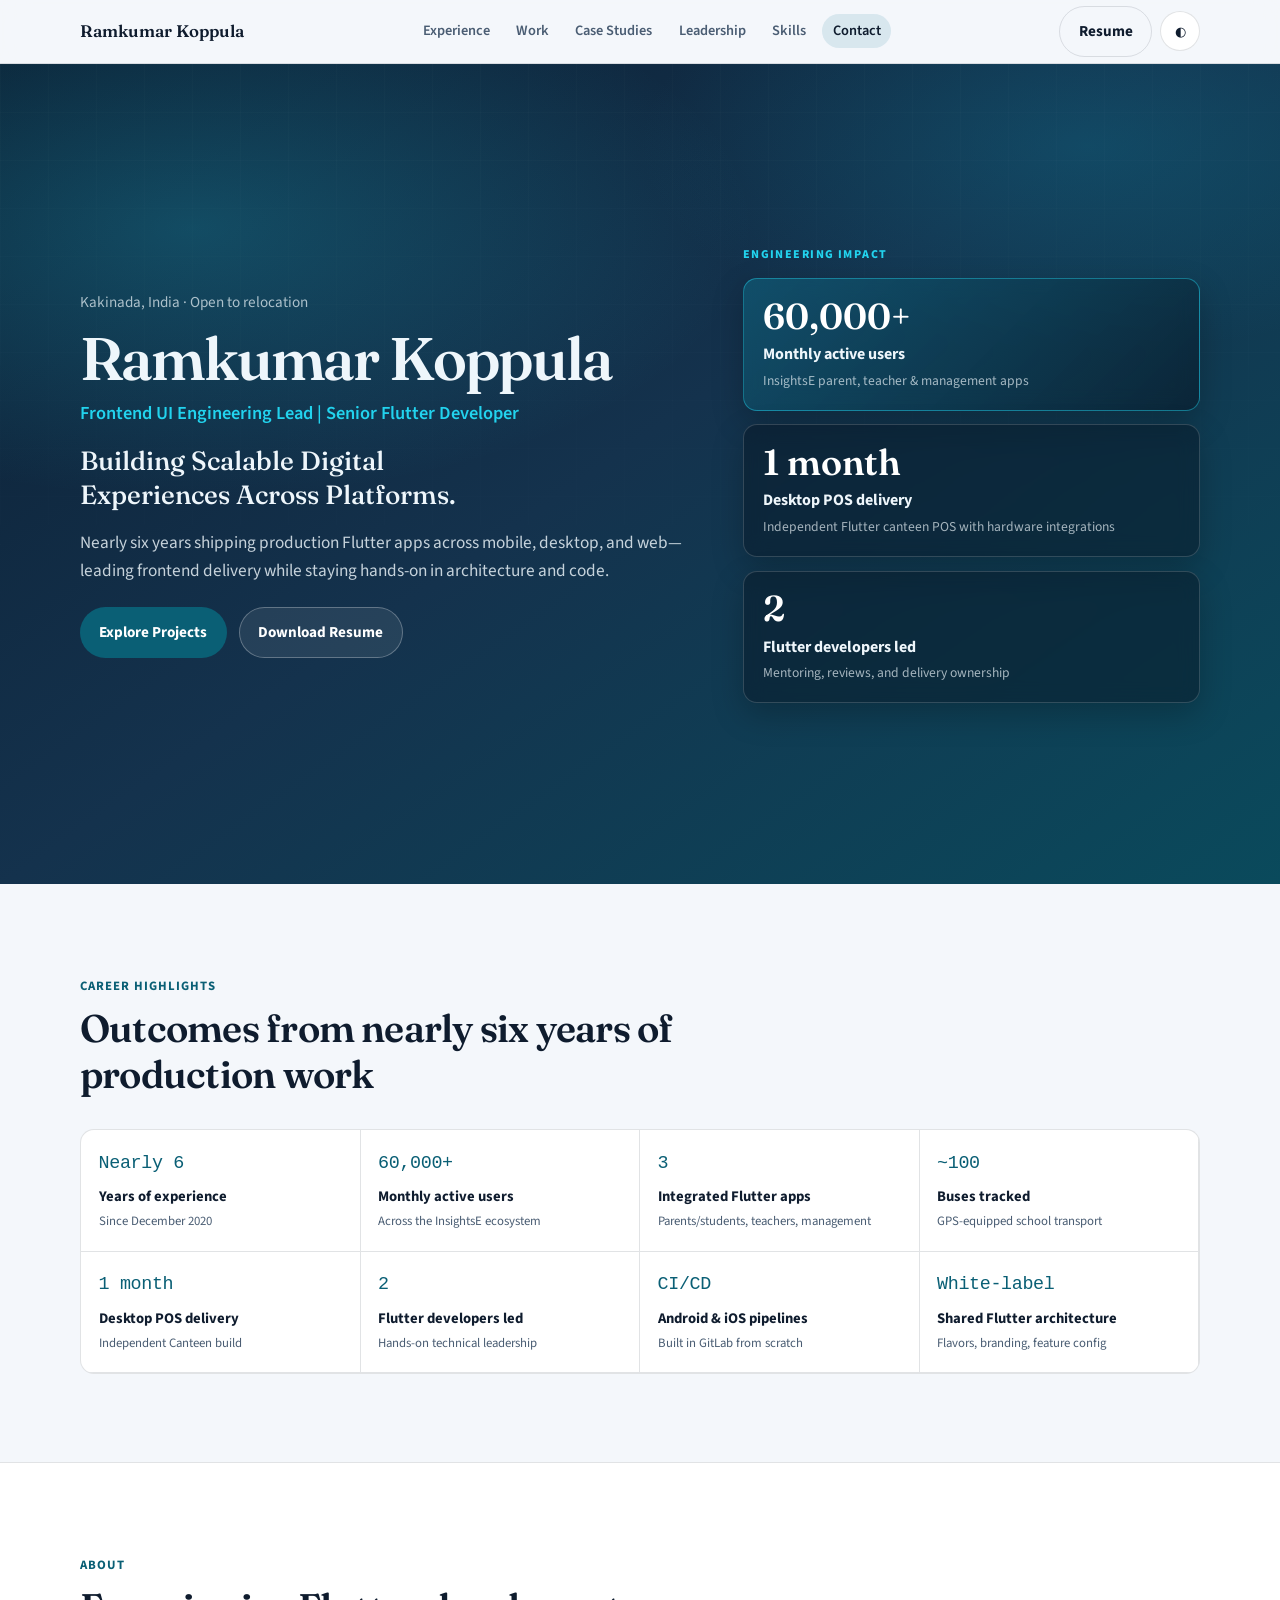
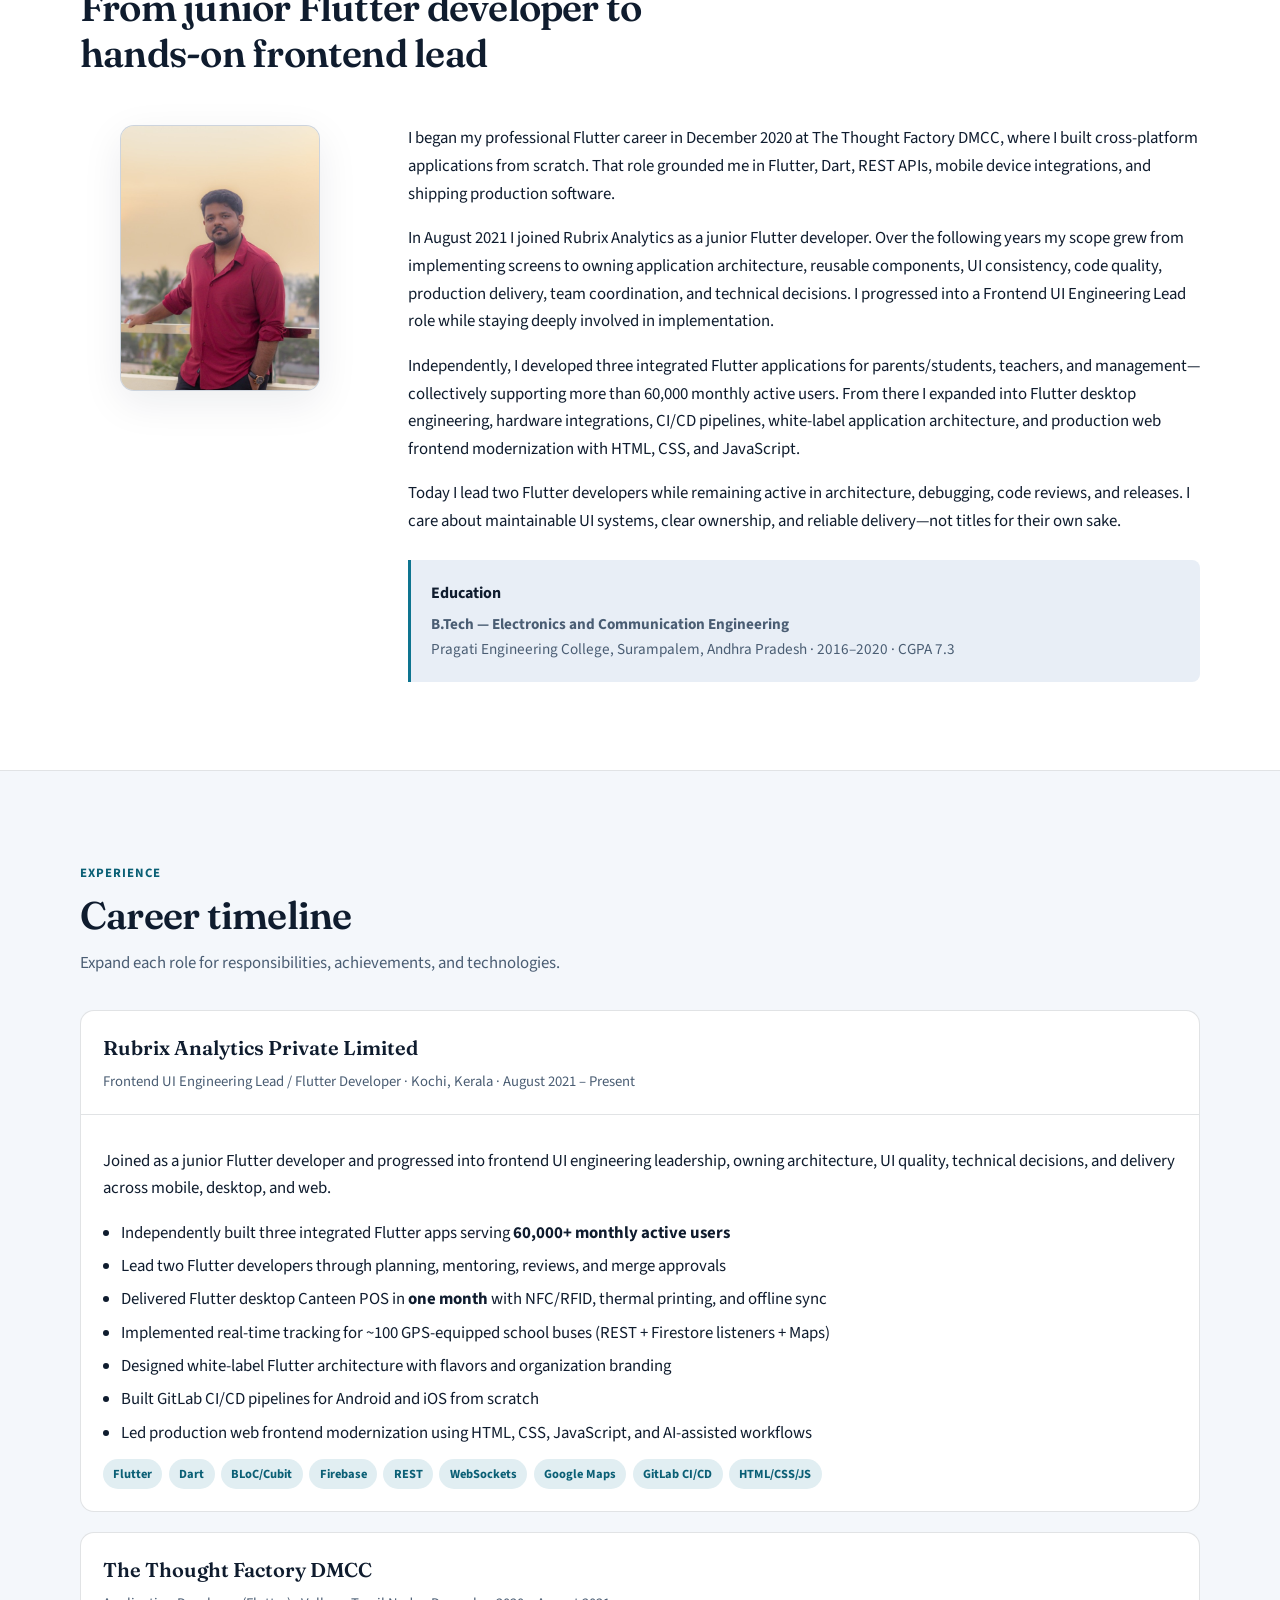
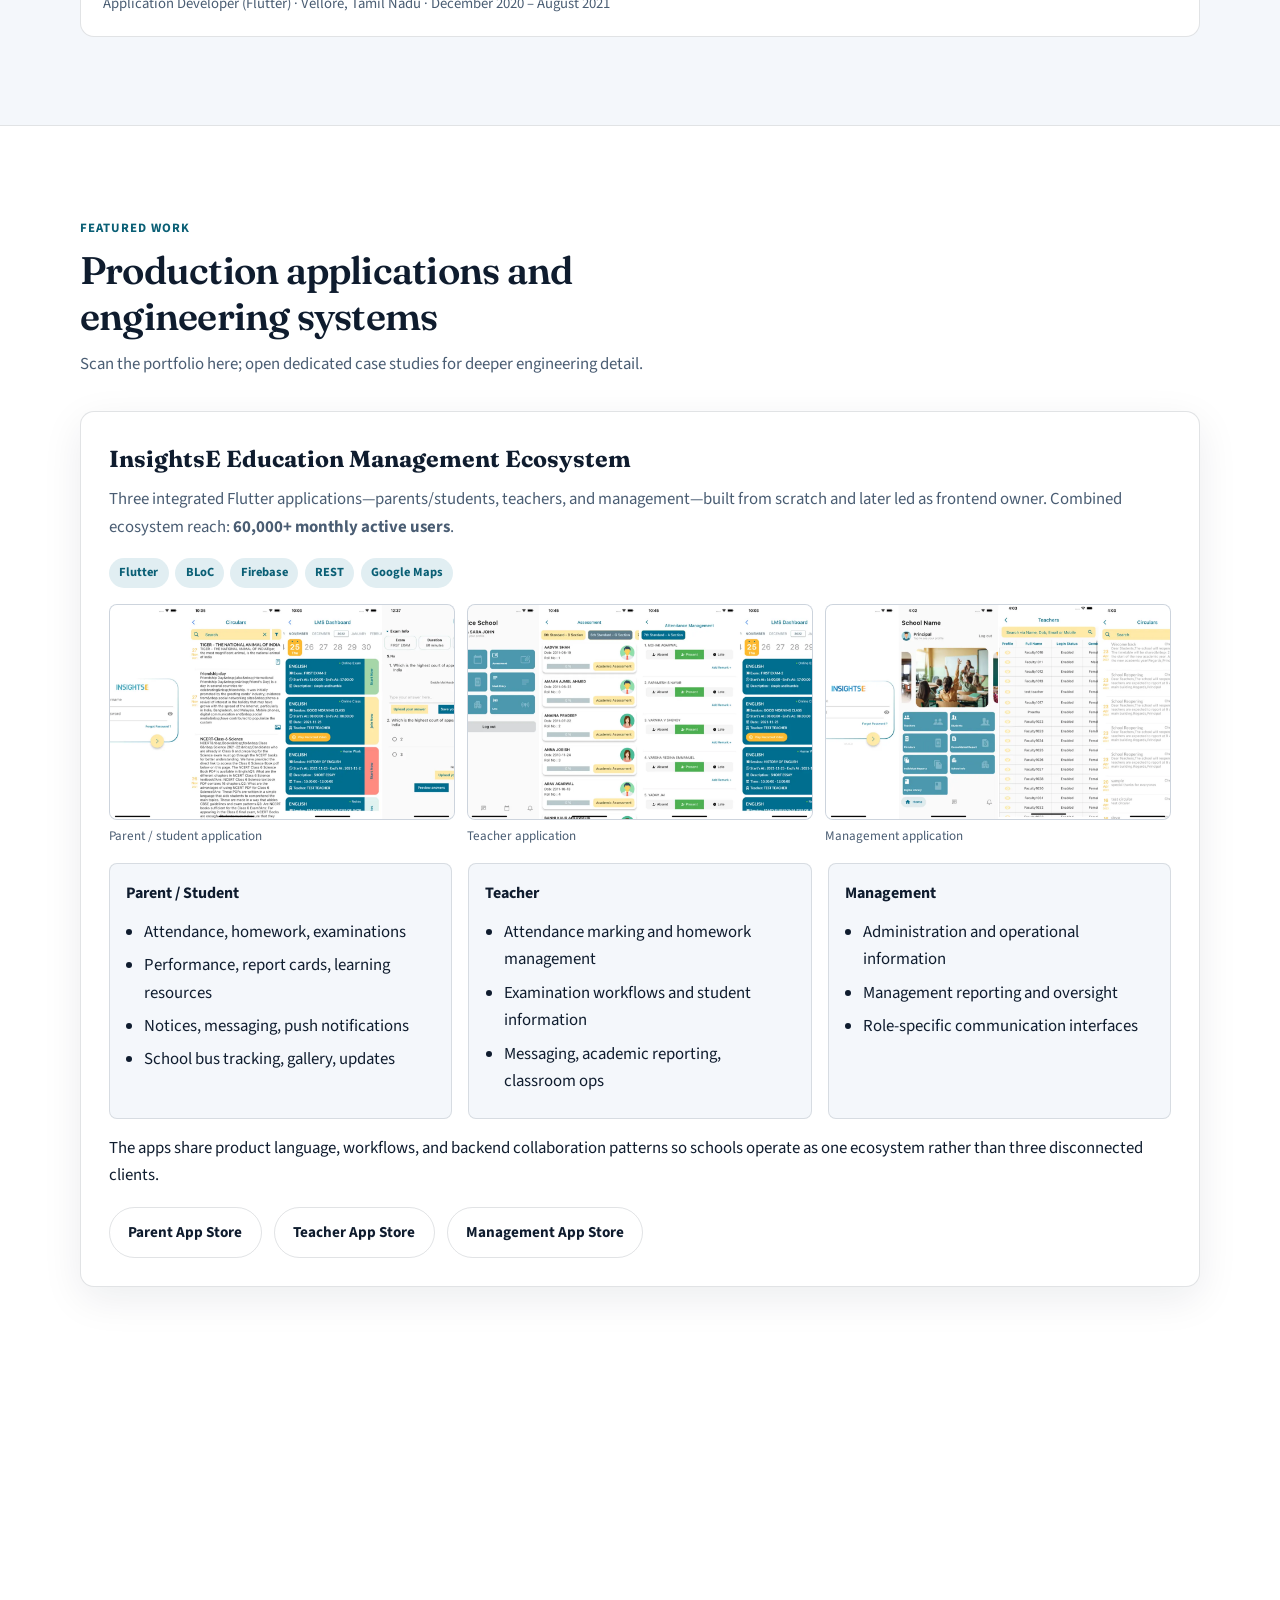
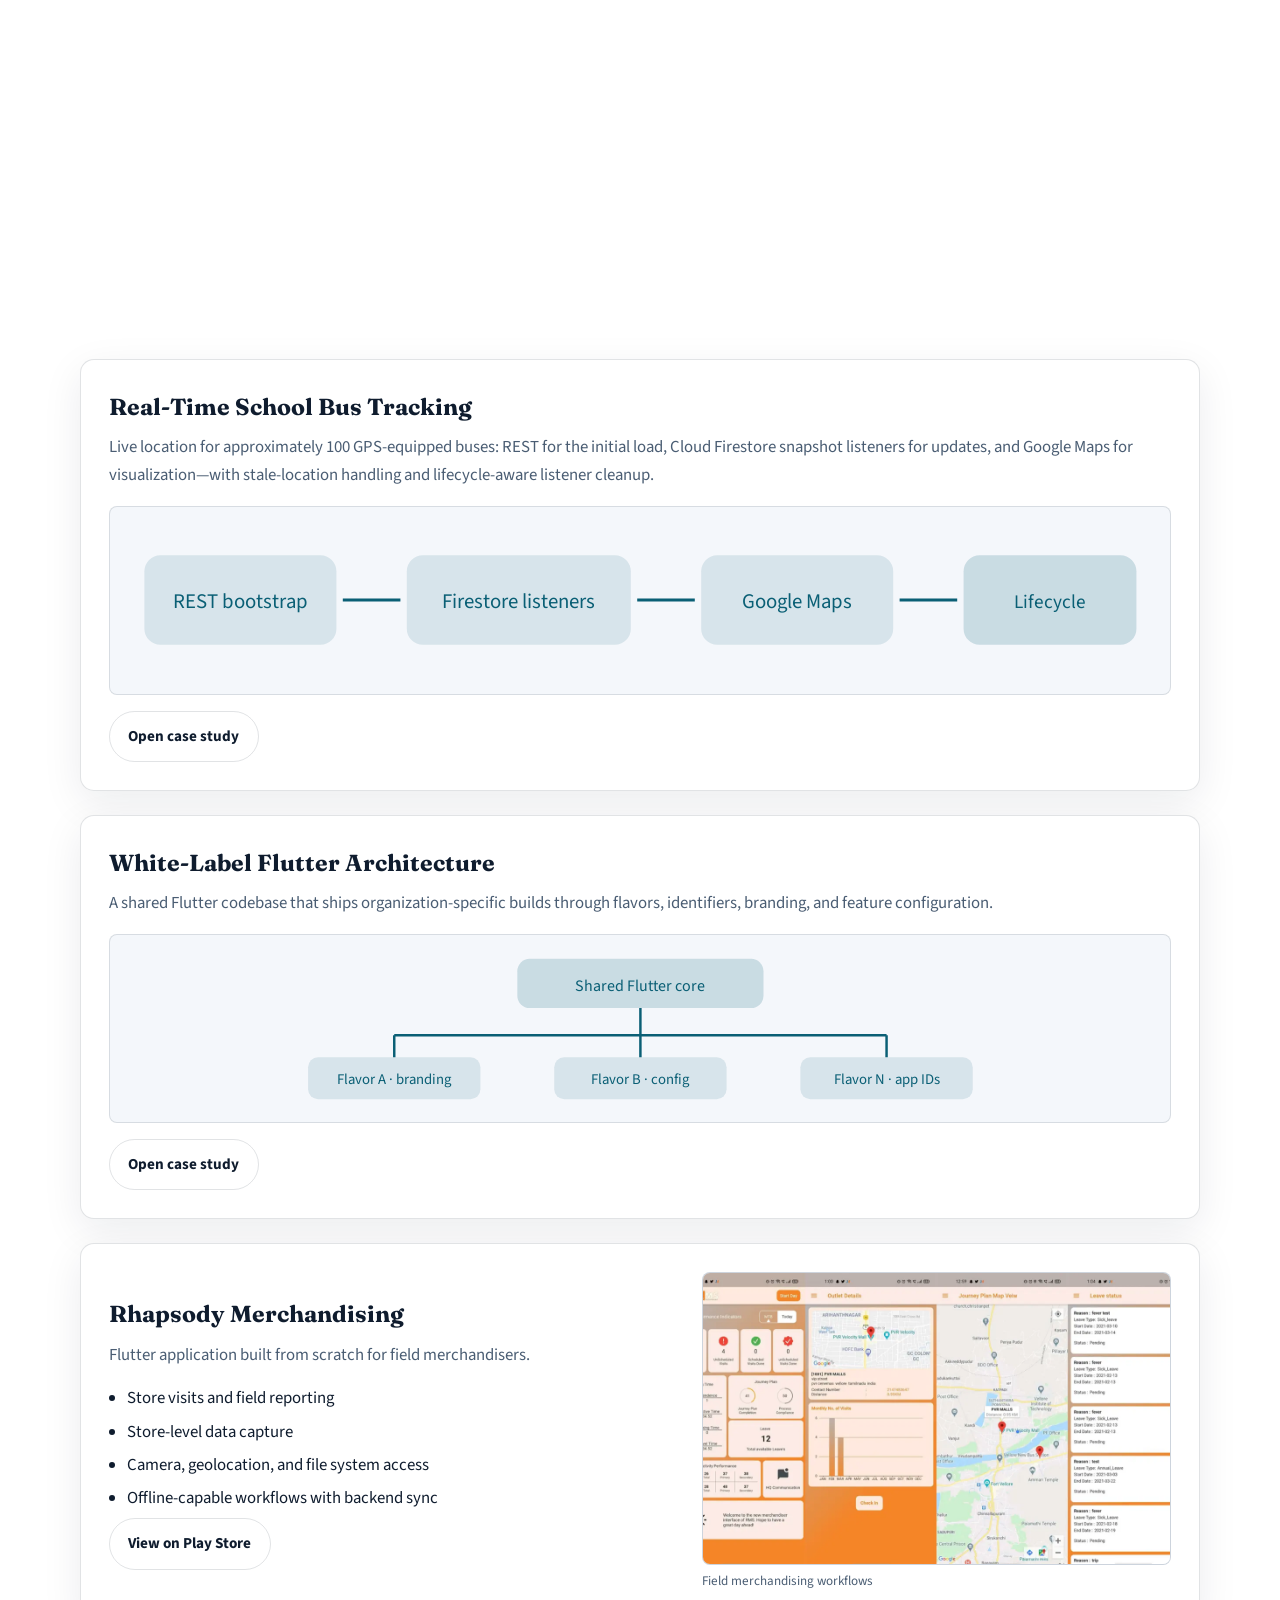
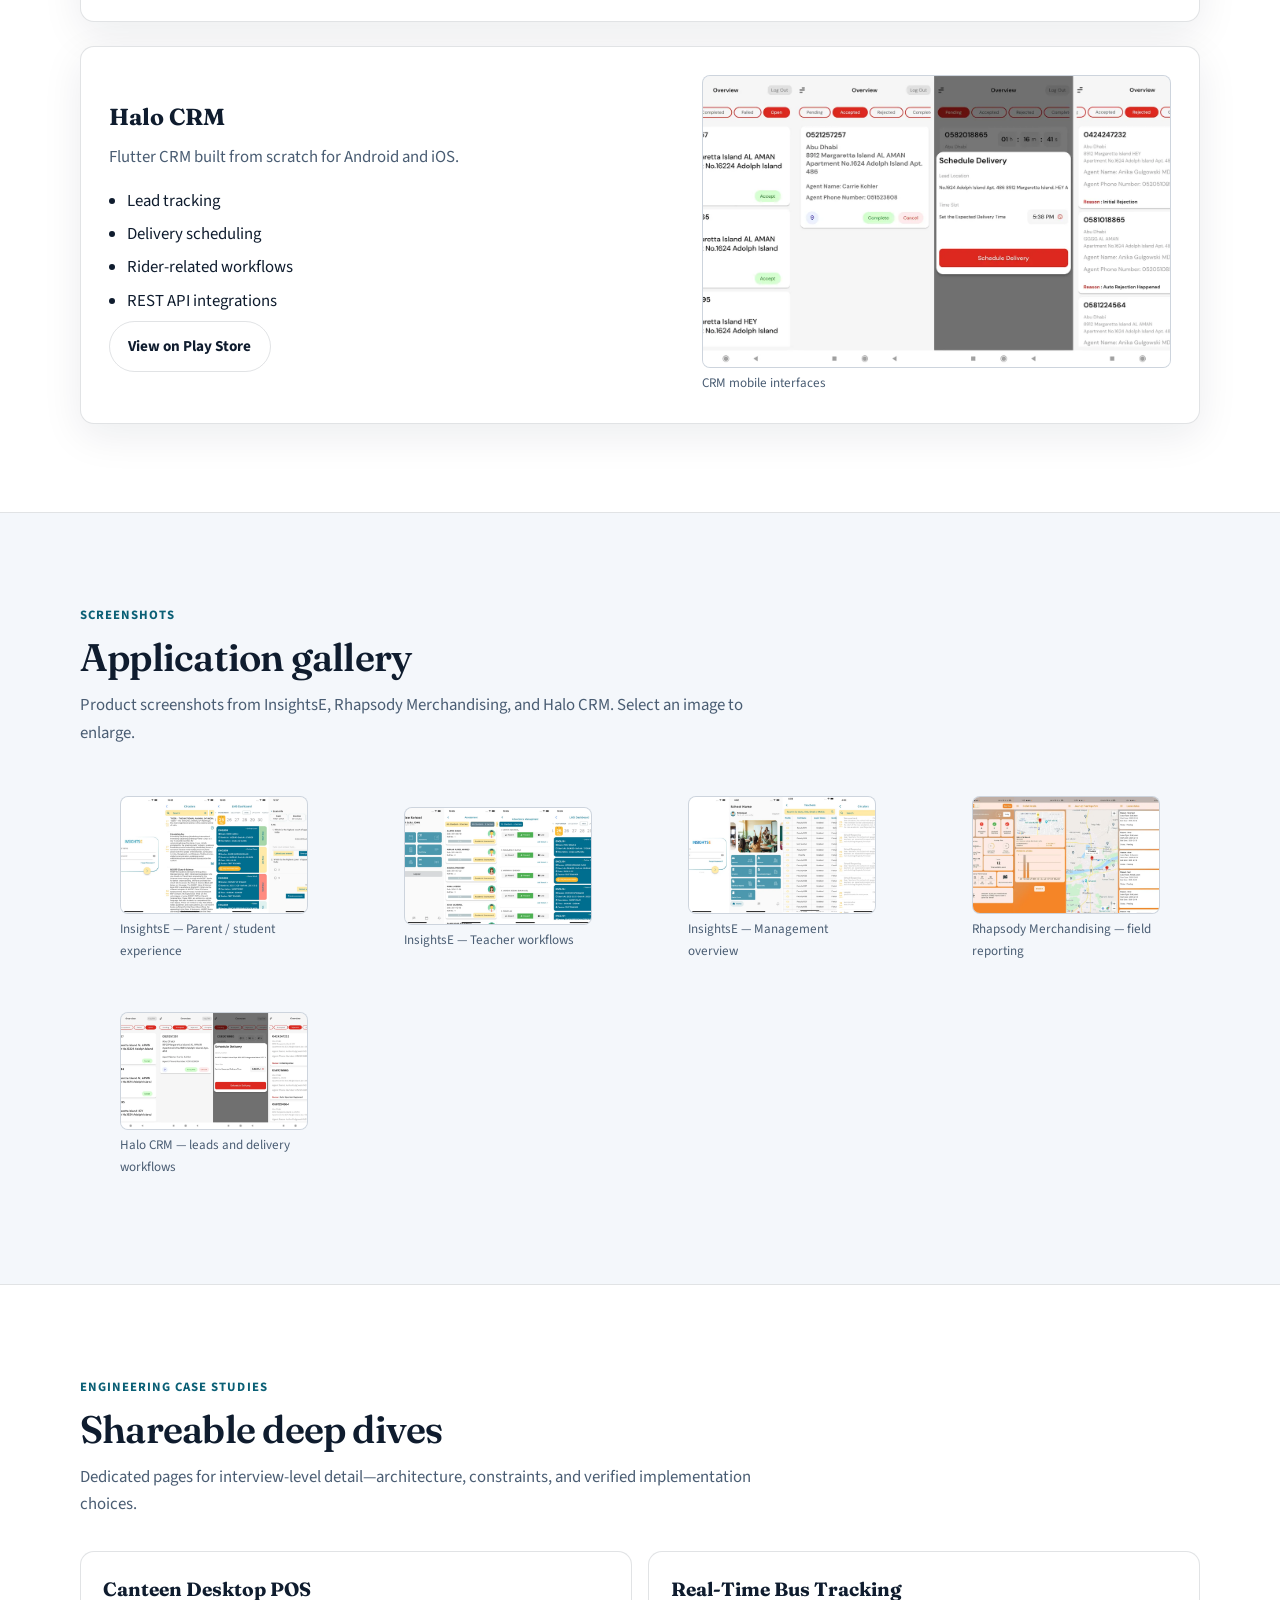
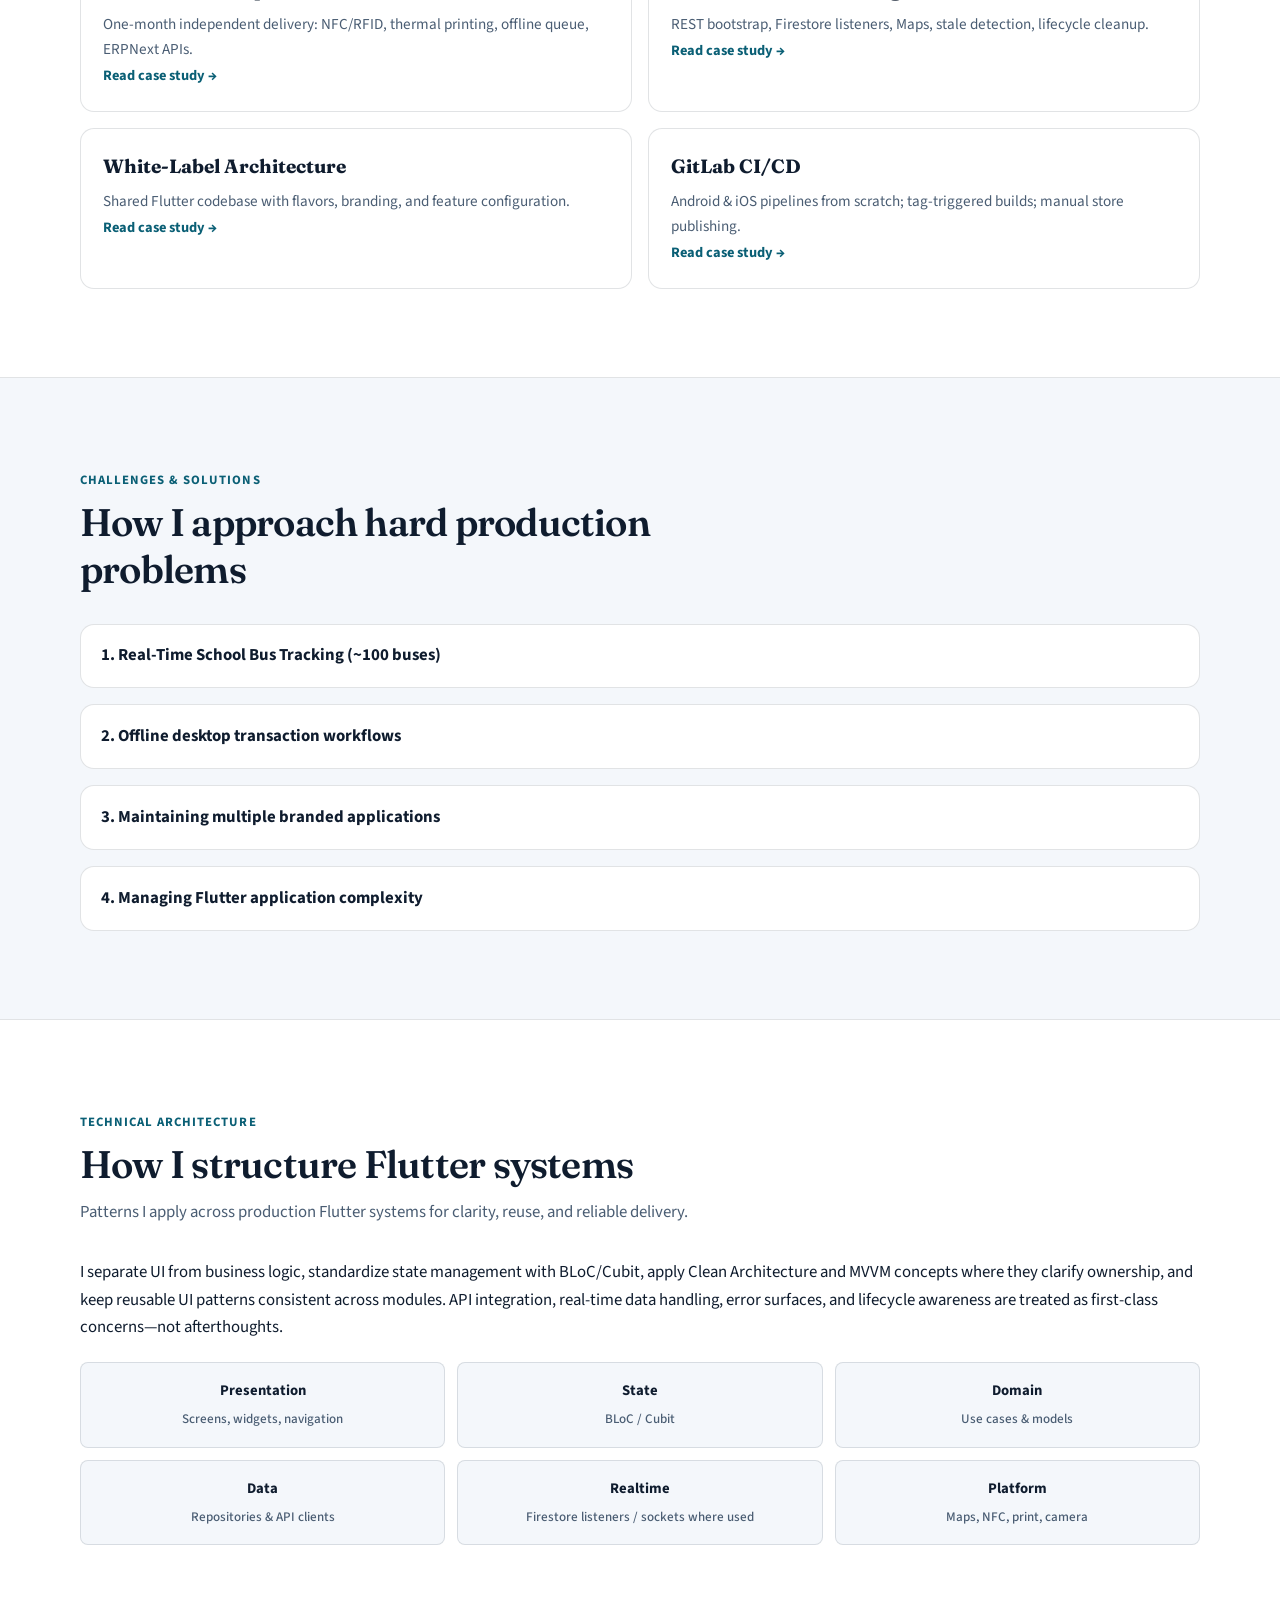
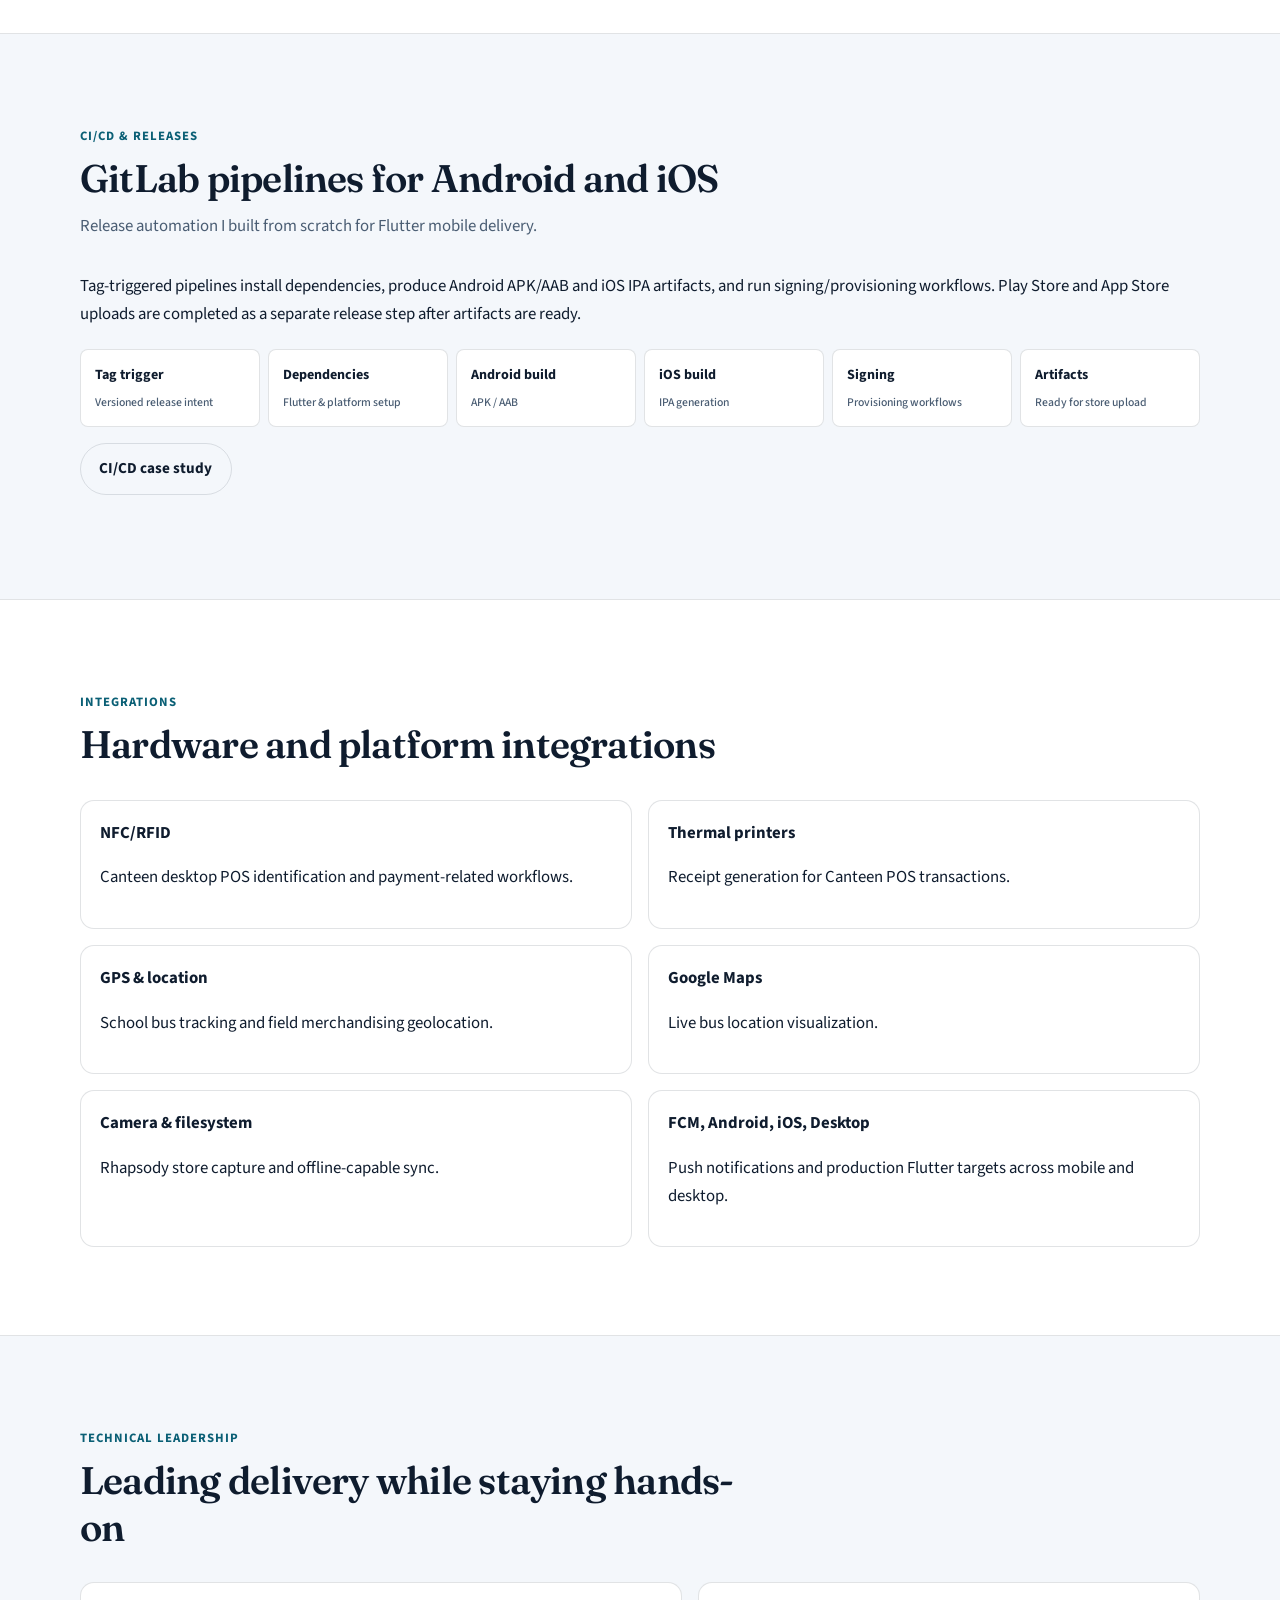
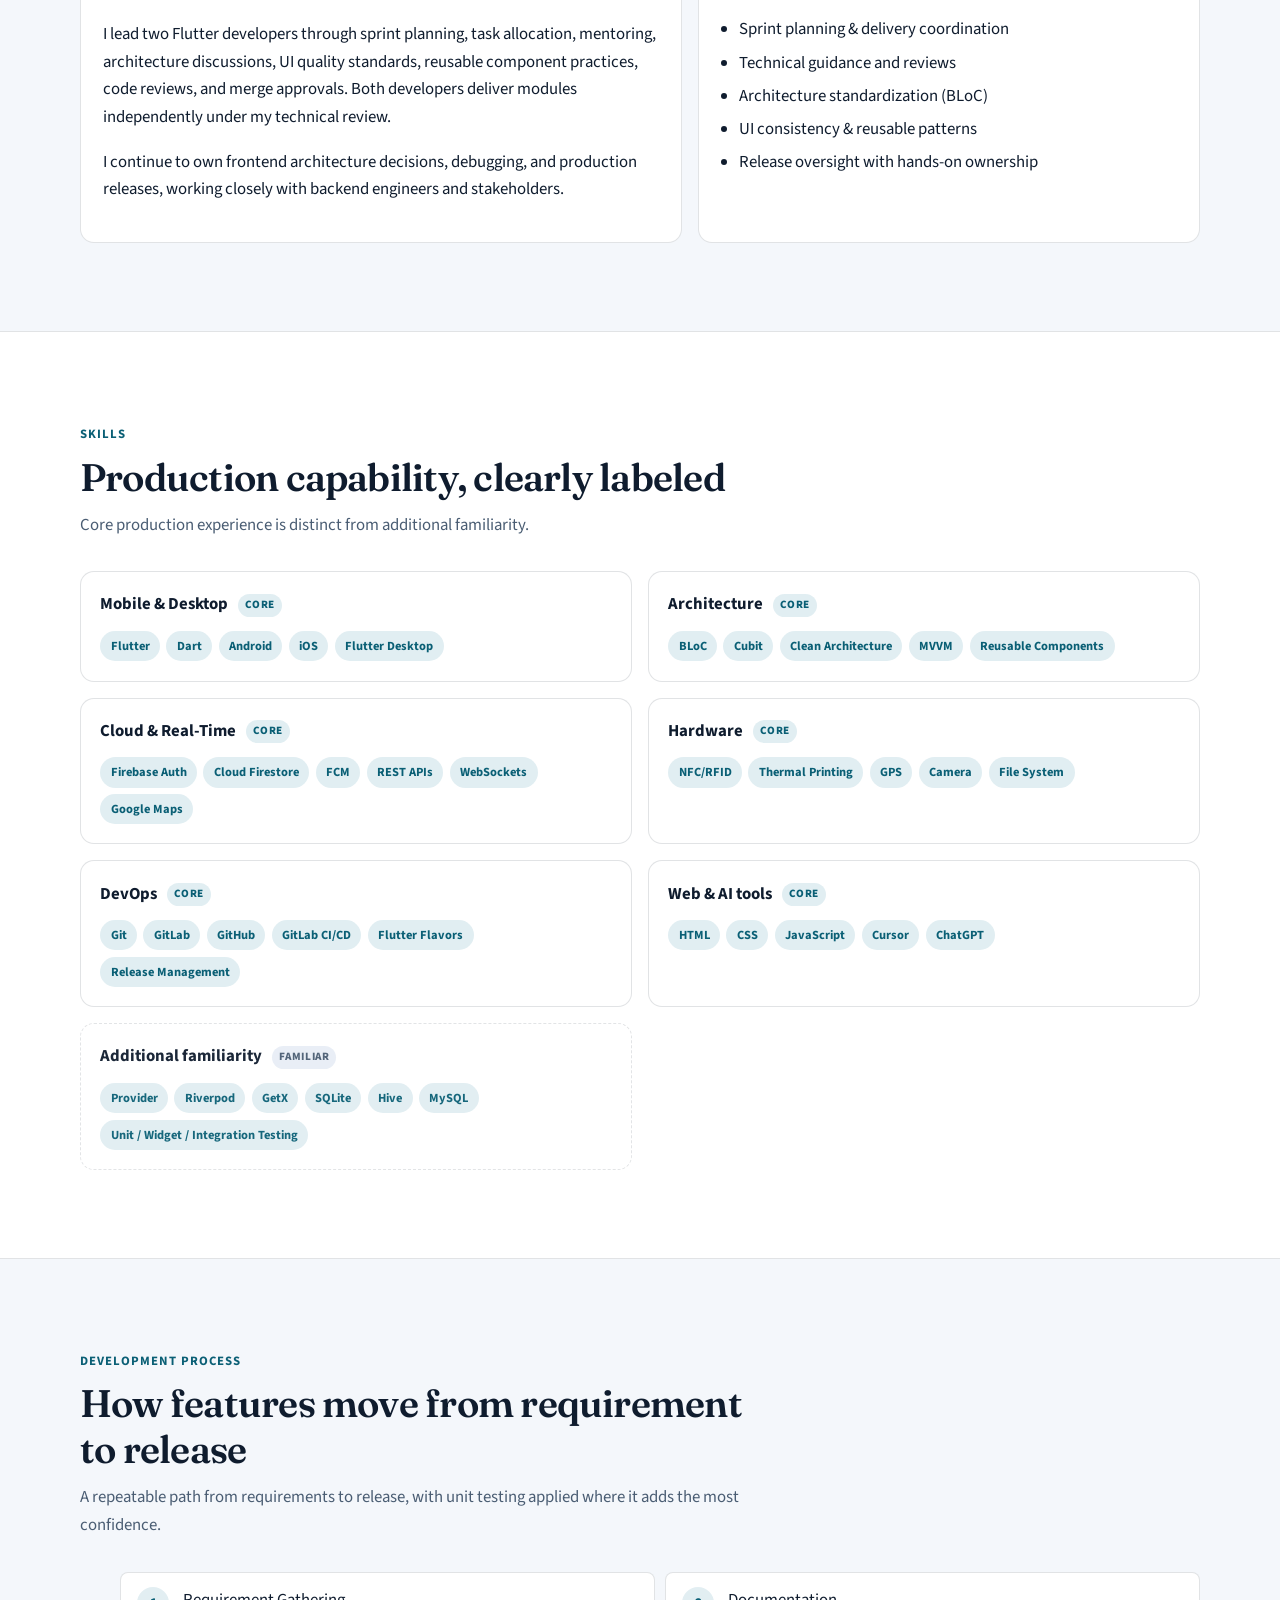
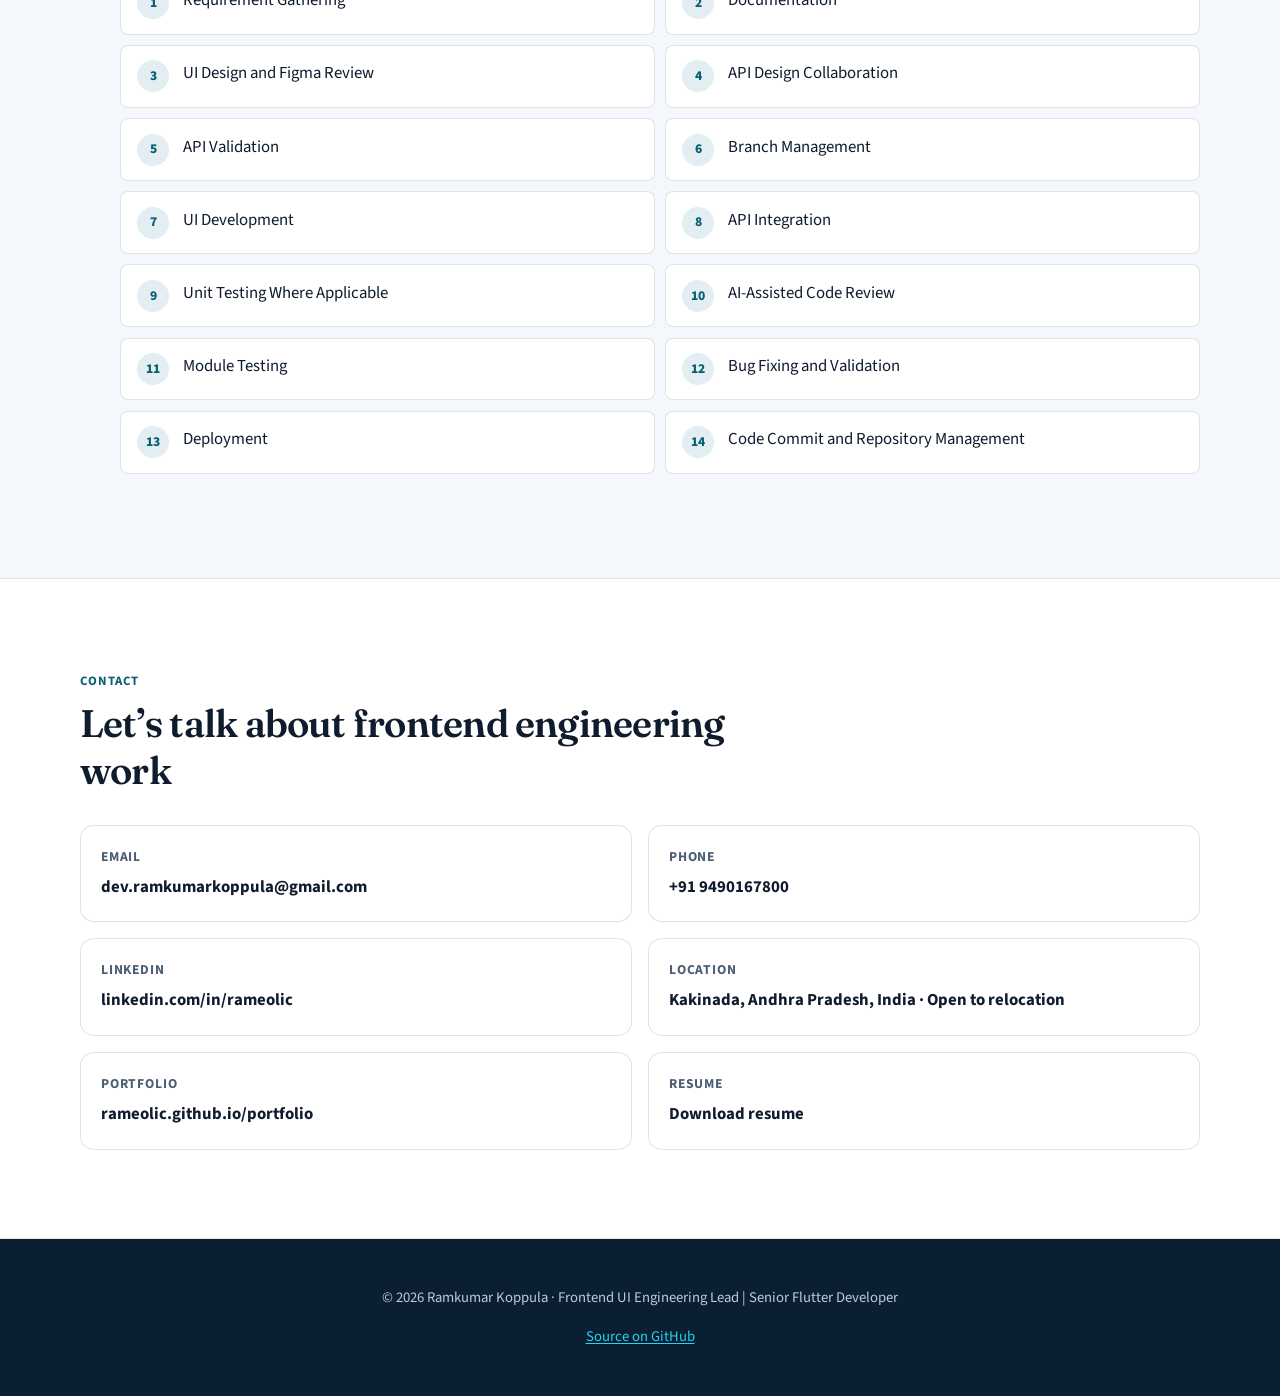
==== commit 875e4a2c: "v2" ====
--- a/index.html
+++ b/index.html
@@ -82,12 +82,11 @@
       <a class="brand" href="#hero">Ramkumar Koppula</a>
       <nav aria-label="Primary">
         <ul class="nav-links">
-          <li><a href="#highlights">Highlights</a></li>
-          <li><a href="#about">About</a></li>
           <li><a href="#experience">Experience</a></li>
           <li><a href="#projects">Work</a></li>
           <li><a href="#case-studies">Case Studies</a></li>
           <li><a href="#leadership">Leadership</a></li>
+          <li><a href="#skills">Skills</a></li>
           <li><a href="#contact">Contact</a></li>
         </ul>
       </nav>
@@ -99,35 +98,54 @@
     </div>
   </header>
   <div class="nav-drawer" id="mobile-nav" data-nav-drawer>
-    <a href="#highlights">Highlights</a>
     <a href="#about">About</a>
     <a href="#experience">Experience</a>
     <a href="#projects">Work</a>
+    <a href="#gallery">Gallery</a>
     <a href="#case-studies">Case Studies</a>
     <a href="#architecture">Architecture</a>
     <a href="#cicd">CI/CD</a>
+    <a href="#hardware">Hardware</a>
     <a href="#leadership">Leadership</a>
     <a href="#skills">Skills</a>
-    <a href="#workflow">Workflow</a>
+    <a href="#workflow">Process</a>
     <a href="#contact">Contact</a>
   </div>
 
   <main id="main">
     <section class="hero" id="hero" aria-labelledby="hero-name">
       <div class="hero-inner">
-        <p class="hero-meta">Kakinada, India · Open to relocation</p>
-        <h1 class="hero-name" id="hero-name">Ramkumar Koppula</h1>
-        <p class="hero-role">Frontend UI Engineering Lead | Senior Flutter Developer</p>
-        <p class="hero-headline">Building Scalable Digital Experiences Across Platforms.</p>
-        <p class="hero-copy">
-          Frontend UI Engineering Lead and Senior Flutter Developer with nearly six years of experience building production applications, leading frontend teams, and delivering cross-platform solutions used by 60,000+ people every month.
-        </p>
-        <div class="btn-group">
-          <a class="btn btn-primary" href="#projects">Explore My Work</a>
-          <a class="btn btn-ghost" href="#experience">View Experience</a>
-          <a class="btn btn-ghost" href="#contact">Contact Me</a>
-          <a class="btn btn-ghost" data-resume-link href="https://drive.google.com/file/d/1-He0u-U2OzViAtpq0_muwoRdpvkxphUb/view?usp=drive_link" rel="noopener noreferrer" target="_blank">Download Resume</a>
-        </div>
+        <div class="hero-copy-col">
+          <p class="hero-meta">Kakinada, India · Open to relocation</p>
+          <h1 class="hero-name" id="hero-name">Ramkumar Koppula</h1>
+          <p class="hero-role">Frontend UI Engineering Lead | Senior Flutter Developer</p>
+          <p class="hero-headline">Building Scalable Digital Experiences Across Platforms.</p>
+          <p class="hero-copy">
+            Nearly six years shipping production Flutter apps across mobile, desktop, and web—leading frontend delivery while staying hands-on in architecture and code.
+          </p>
+          <div class="btn-group">
+            <a class="btn btn-primary" href="#projects">Explore Projects</a>
+            <a class="btn btn-ghost" data-resume-link href="https://drive.google.com/file/d/1-He0u-U2OzViAtpq0_muwoRdpvkxphUb/view?usp=drive_link" rel="noopener noreferrer" target="_blank">Download Resume</a>
+          </div>
+        </div>
+        <aside class="impact-dashboard" aria-label="Engineering impact highlights">
+          <p class="impact-label">Engineering Impact</p>
+          <div class="impact-card impact-card--accent">
+            <p class="impact-value">60,000+</p>
+            <p class="impact-title">Monthly active users</p>
+            <p class="impact-note">InsightsE parent, teacher &amp; management apps</p>
+          </div>
+          <div class="impact-card">
+            <p class="impact-value">1 month</p>
+            <p class="impact-title">Desktop POS delivery</p>
+            <p class="impact-note">Independent Flutter canteen POS with hardware integrations</p>
+          </div>
+          <div class="impact-card">
+            <p class="impact-value">2</p>
+            <p class="impact-title">Flutter developers led</p>
+            <p class="impact-note">Mentoring, reviews, and delivery ownership</p>
+          </div>
+        </aside>
       </div>
     </section>
 
@@ -135,18 +153,17 @@
       <div class="container">
         <div class="section-head reveal">
           <span class="section-kicker">Career Highlights</span>
-          <h2 id="highlights-title">Verified outcomes from nearly six years of production work</h2>
-          <p>Precise labels—no invented percentages or unverified business metrics.</p>
-        </div>
-        <div class="metrics-grid reveal">
-          <article class="metric-card"><div class="value">Nearly 6</div><p class="label">Years of experience</p><p class="note">Professional work since December 2020</p></article>
-          <article class="metric-card"><div class="value">60,000+</div><p class="label">Monthly active users</p><p class="note">Across the InsightsE ecosystem</p></article>
-          <article class="metric-card"><div class="value">3</div><p class="label">Integrated Flutter apps</p><p class="note">Parents/students, teachers, management</p></article>
-          <article class="metric-card"><div class="value">~100</div><p class="label">Buses tracked</p><p class="note">GPS-equipped school transport</p></article>
-          <article class="metric-card"><div class="value">1 month</div><p class="label">Desktop POS delivery</p><p class="note">Independent Canteen build</p></article>
-          <article class="metric-card"><div class="value">2</div><p class="label">Flutter developers led</p><p class="note">Hands-on technical leadership</p></article>
-          <article class="metric-card"><div class="value">CI/CD</div><p class="label">Android &amp; iOS pipelines</p><p class="note">Built from scratch in GitLab</p></article>
-          <article class="metric-card"><div class="value">White-label</div><p class="label">Shared Flutter architecture</p><p class="note">Flavors, branding, feature config</p></article>
+          <h2 id="highlights-title">Outcomes from nearly six years of production work</h2>
+        </div>
+        <div class="highlights-grid reveal">
+          <article class="highlight-item"><div class="value">Nearly 6</div><p class="label">Years of experience</p><p class="note">Since December 2020</p></article>
+          <article class="highlight-item"><div class="value">60,000+</div><p class="label">Monthly active users</p><p class="note">Across the InsightsE ecosystem</p></article>
+          <article class="highlight-item"><div class="value">3</div><p class="label">Integrated Flutter apps</p><p class="note">Parents/students, teachers, management</p></article>
+          <article class="highlight-item"><div class="value">~100</div><p class="label">Buses tracked</p><p class="note">GPS-equipped school transport</p></article>
+          <article class="highlight-item"><div class="value">1 month</div><p class="label">Desktop POS delivery</p><p class="note">Independent Canteen build</p></article>
+          <article class="highlight-item"><div class="value">2</div><p class="label">Flutter developers led</p><p class="note">Hands-on technical leadership</p></article>
+          <article class="highlight-item"><div class="value">CI/CD</div><p class="label">Android &amp; iOS pipelines</p><p class="note">Built in GitLab from scratch</p></article>
+          <article class="highlight-item"><div class="value">White-label</div><p class="label">Shared Flutter architecture</p><p class="note">Flavors, branding, feature config</p></article>
         </div>
       </div>
     </section>
@@ -308,11 +325,31 @@
           <article class="project-card flagship reveal" id="project-canteen">
             <span class="badge">Delivered independently in 1 month</span>
             <h3>InsightsE Canteen — Flutter Desktop POS</h3>
-            <p class="summary">Production Flutter desktop point-of-sale with wallet transactions, NFC/RFID identification, thermal receipts, offline queuing, and ERPNext API integration.</p>
-            <div class="placeholder-visual" aria-hidden="true">
-              <strong>Engineering case study</strong>
-              <span>Flutter Desktop · BLoC · NFC/RFID · Thermal Print · Offline Queue · ERPNext</span>
-              <span>// authentic product screenshots not available in repository</span>
+            <p class="summary">A production Flutter desktop point-of-sale I designed and shipped end-to-end in one month for school canteen operations.</p>
+            <ul class="checklist">
+              <li>Wallet-based payment workflows</li>
+              <li>NFC/RFID identification at the counter</li>
+              <li>Thermal receipt printing</li>
+              <li>Offline transaction queuing with sync and acknowledgments</li>
+              <li>ERPNext backend API integration</li>
+            </ul>
+            <div class="diagram-panel" role="img" aria-label="Canteen POS system components">
+              <svg class="flow-svg" viewBox="0 0 640 120" xmlns="http://www.w3.org/2000/svg" aria-hidden="true">
+                <rect x="8" y="28" width="110" height="64" rx="10" fill="currentColor" opacity="0.12"/>
+                <text x="63" y="66" text-anchor="middle" font-size="13" fill="currentColor">Desktop POS</text>
+                <path d="M122 60 H150" stroke="currentColor" stroke-width="2" marker-end="url(#arr)"/>
+                <rect x="154" y="28" width="100" height="64" rx="10" fill="currentColor" opacity="0.12"/>
+                <text x="204" y="66" text-anchor="middle" font-size="13" fill="currentColor">NFC/RFID</text>
+                <path d="M258 60 H286" stroke="currentColor" stroke-width="2"/>
+                <rect x="290" y="28" width="100" height="64" rx="10" fill="currentColor" opacity="0.12"/>
+                <text x="340" y="66" text-anchor="middle" font-size="13" fill="currentColor">Thermal</text>
+                <path d="M394 60 H422" stroke="currentColor" stroke-width="2"/>
+                <rect x="426" y="28" width="100" height="64" rx="10" fill="currentColor" opacity="0.12"/>
+                <text x="476" y="66" text-anchor="middle" font-size="13" fill="currentColor">Offline Q</text>
+                <path d="M530 60 H558" stroke="currentColor" stroke-width="2"/>
+                <rect x="562" y="28" width="70" height="64" rx="10" fill="currentColor" opacity="0.18"/>
+                <text x="597" y="66" text-anchor="middle" font-size="12" fill="currentColor">ERPNext</text>
+              </svg>
             </div>
             <div class="btn-group" style="margin-top:1rem">
               <a class="btn btn-primary" href="./case-studies/canteen-pos.html">Read full case study</a>
@@ -321,45 +358,86 @@
 
           <article class="project-card reveal">
             <h3>Real-Time School Bus Tracking</h3>
-            <p class="summary">Architecture and implementation for approximately 100 GPS-equipped buses: REST for initial locations, Cloud Firestore listeners for live updates, Google Maps visualization, stale-location handling, and listener lifecycle management.</p>
-            <p><em>Not WebSocket-based.</em> Deep dive covers lifecycle and reconnection decisions.</p>
+            <p class="summary">Live location for approximately 100 GPS-equipped buses: REST for the initial load, Cloud Firestore snapshot listeners for updates, and Google Maps for visualization—with stale-location handling and lifecycle-aware listener cleanup.</p>
+            <div class="diagram-panel" role="img" aria-label="Bus tracking data flow">
+              <svg class="flow-svg" viewBox="0 0 640 100" xmlns="http://www.w3.org/2000/svg" aria-hidden="true">
+                <rect x="10" y="22" width="120" height="56" rx="10" fill="currentColor" opacity="0.12"/>
+                <text x="70" y="55" text-anchor="middle" font-size="13" fill="currentColor">REST bootstrap</text>
+                <path d="M134 50 H170" stroke="currentColor" stroke-width="2"/>
+                <rect x="174" y="22" width="140" height="56" rx="10" fill="currentColor" opacity="0.12"/>
+                <text x="244" y="55" text-anchor="middle" font-size="13" fill="currentColor">Firestore listeners</text>
+                <path d="M318 50 H354" stroke="currentColor" stroke-width="2"/>
+                <rect x="358" y="22" width="120" height="56" rx="10" fill="currentColor" opacity="0.12"/>
+                <text x="418" y="55" text-anchor="middle" font-size="13" fill="currentColor">Google Maps</text>
+                <path d="M482 50 H518" stroke="currentColor" stroke-width="2"/>
+                <rect x="522" y="22" width="108" height="56" rx="10" fill="currentColor" opacity="0.18"/>
+                <text x="576" y="55" text-anchor="middle" font-size="12" fill="currentColor">Lifecycle</text>
+              </svg>
+            </div>
             <a class="btn btn-secondary" href="./case-studies/bus-tracking.html">Open case study</a>
           </article>
 
           <article class="project-card reveal">
             <h3>White-Label Flutter Architecture</h3>
-            <p class="summary">Shared codebase supporting multiple organizations through Flutter flavors, build variants, application identifiers, branding assets, and feature-specific configuration.</p>
+            <p class="summary">A shared Flutter codebase that ships organization-specific builds through flavors, identifiers, branding, and feature configuration.</p>
+            <div class="diagram-panel" role="img" aria-label="White-label shared core branching into flavors">
+              <svg class="flow-svg" viewBox="0 0 640 130" xmlns="http://www.w3.org/2000/svg" aria-hidden="true">
+                <rect x="220" y="8" width="200" height="40" rx="10" fill="currentColor" opacity="0.18"/>
+                <text x="320" y="34" text-anchor="middle" font-size="13" fill="currentColor">Shared Flutter core</text>
+                <path d="M320 48 V70" stroke="currentColor" stroke-width="2"/>
+                <path d="M120 70 H520" stroke="currentColor" stroke-width="2"/>
+                <path d="M120 70 V88 M320 70 V88 M520 70 V88" stroke="currentColor" stroke-width="2"/>
+                <rect x="50" y="88" width="140" height="34" rx="8" fill="currentColor" opacity="0.12"/>
+                <text x="120" y="110" text-anchor="middle" font-size="12" fill="currentColor">Flavor A · branding</text>
+                <rect x="250" y="88" width="140" height="34" rx="8" fill="currentColor" opacity="0.12"/>
+                <text x="320" y="110" text-anchor="middle" font-size="12" fill="currentColor">Flavor B · config</text>
+                <rect x="450" y="88" width="140" height="34" rx="8" fill="currentColor" opacity="0.12"/>
+                <text x="520" y="110" text-anchor="middle" font-size="12" fill="currentColor">Flavor N · app IDs</text>
+              </svg>
+            </div>
             <a class="btn btn-secondary" href="./case-studies/white-label.html">Open case study</a>
           </article>
 
-          <article class="project-card reveal" id="project-rhapsody">
-            <h3>Rhapsody Merchandising</h3>
-            <p class="summary">Flutter app built from scratch for field merchandisers—store visits, reporting, store-level capture, camera, geolocation, filesystem access, offline-capable sync.</p>
-            <div class="media-row" style="grid-template-columns:minmax(0,420px)">
-              <figure>
-                <picture>
-                  <source type="image/webp" srcset="./assets/img/rms.webp" />
-                  <img loading="lazy" width="640" height="400" src="./assets/img/rms.png" alt="Rhapsody Merchandising field reporting screens" />
-                </picture>
-                <figcaption>Field merchandising workflows</figcaption>
-              </figure>
-            </div>
-            <a class="btn btn-secondary" href="https://play.google.com/store/apps/details?id=rameolic.merchandising" target="_blank" rel="noopener noreferrer">View on Play Store</a>
-          </article>
-
-          <article class="project-card reveal" id="project-halo">
-            <h3>Halo CRM</h3>
-            <p class="summary">Flutter CRM built from scratch for lead tracking, delivery scheduling, and rider-related workflows with REST API integrations on Android and iOS.</p>
-            <div class="media-row" style="grid-template-columns:minmax(0,420px)">
-              <figure>
-                <picture>
-                  <source type="image/webp" srcset="./assets/img/halo.webp" />
-                  <img loading="lazy" width="640" height="400" src="./assets/img/halo.png" alt="Halo CRM mobile screens for leads and deliveries" />
-                </picture>
-                <figcaption>CRM mobile interfaces</figcaption>
-              </figure>
-            </div>
-            <a class="btn btn-secondary" href="https://play.google.com/store/apps/details?id=ae.ttf.halo_crm&amp;pcampaignid=web_share" target="_blank" rel="noopener noreferrer">View on Play Store</a>
+          <article class="project-card project-card--split reveal" id="project-rhapsody">
+            <div>
+              <h3>Rhapsody Merchandising</h3>
+              <p class="summary">Flutter application built from scratch for field merchandisers.</p>
+              <ul class="checklist">
+                <li>Store visits and field reporting</li>
+                <li>Store-level data capture</li>
+                <li>Camera, geolocation, and file system access</li>
+                <li>Offline-capable workflows with backend sync</li>
+              </ul>
+              <a class="btn btn-secondary" href="https://play.google.com/store/apps/details?id=rameolic.merchandising" target="_blank" rel="noopener noreferrer">View on Play Store</a>
+            </div>
+            <figure class="project-shot">
+              <picture>
+                <source type="image/webp" srcset="./assets/img/rms.webp" />
+                <img loading="lazy" width="640" height="400" src="./assets/img/rms.png" alt="Rhapsody Merchandising field reporting screens" />
+              </picture>
+              <figcaption>Field merchandising workflows</figcaption>
+            </figure>
+          </article>
+
+          <article class="project-card project-card--split reveal" id="project-halo">
+            <div>
+              <h3>Halo CRM</h3>
+              <p class="summary">Flutter CRM built from scratch for Android and iOS.</p>
+              <ul class="checklist">
+                <li>Lead tracking</li>
+                <li>Delivery scheduling</li>
+                <li>Rider-related workflows</li>
+                <li>REST API integrations</li>
+              </ul>
+              <a class="btn btn-secondary" href="https://play.google.com/store/apps/details?id=ae.ttf.halo_crm&amp;pcampaignid=web_share" target="_blank" rel="noopener noreferrer">View on Play Store</a>
+            </div>
+            <figure class="project-shot">
+              <picture>
+                <source type="image/webp" srcset="./assets/img/halo.webp" />
+                <img loading="lazy" width="640" height="400" src="./assets/img/halo.png" alt="Halo CRM mobile screens for leads and deliveries" />
+              </picture>
+              <figcaption>CRM mobile interfaces</figcaption>
+            </figure>
           </article>
         </div>
       </div>
@@ -370,9 +448,9 @@
         <div class="section-head reveal">
           <span class="section-kicker">Screenshots</span>
           <h2 id="gallery-title">Application gallery</h2>
-          <p>Authentic screenshots from shipped products. Click to enlarge.</p>
-        </div>
-        <div class="gallery-grid reveal" data-gallery-root></div>
+          <p>Product screenshots from InsightsE, Rhapsody Merchandising, and Halo CRM. Select an image to enlarge.</p>
+        </div>
+        <div class="gallery-grid reveal" data-gallery-root role="list"></div>
       </div>
     </section>
 
@@ -425,7 +503,7 @@
           <article class="challenge reveal" data-expandable>
             <button type="button" data-expand aria-expanded="false">2. Offline desktop transaction workflows</button>
             <div class="challenge-panel">
-              <p>Queue transactions when connectivity is unavailable, sync when it returns, use unique IDs and backend acknowledgments to support duplicate prevention—without claiming zero loss or inventing storage internals.</p>
+              <p>When connectivity drops, transactions continue through an offline queue, then sync when the network returns. Unique identifiers and backend acknowledgments help prevent duplicate posts during recovery.</p>
               <p><a href="./case-studies/canteen-pos.html">Canteen case study</a></p>
             </div>
           </article>
@@ -439,7 +517,7 @@
           <article class="challenge reveal" data-expandable>
             <button type="button" data-expand aria-expanded="false">4. Managing Flutter application complexity</button>
             <div class="challenge-panel">
-              <p>BLoC/Cubit, separation of concerns, reusable widgets, consistent UI patterns, modular delivery, and review discipline—without unverified performance claims.</p>
+              <p>BLoC/Cubit state management, separation of concerns, reusable widgets, consistent UI patterns, modular delivery, and structured code review keep large Flutter codebases maintainable as teams grow.</p>
             </div>
           </article>
         </div>
@@ -451,7 +529,7 @@
         <div class="section-head reveal">
           <span class="section-kicker">Technical Architecture</span>
           <h2 id="architecture-title">How I structure Flutter systems</h2>
-          <p>General engineering practices used across production work—distinct from any single confidential codebase.</p>
+          <p>Patterns I apply across production Flutter systems for clarity, reuse, and reliable delivery.</p>
         </div>
         <div class="reveal">
           <p>I separate UI from business logic, standardize state management with BLoC/Cubit, apply Clean Architecture and MVVM concepts where they clarify ownership, and keep reusable UI patterns consistent across modules. API integration, real-time data handling, error surfaces, and lifecycle awareness are treated as first-class concerns—not afterthoughts.</p>
@@ -476,17 +554,17 @@
         <div class="section-head reveal">
           <span class="section-kicker">CI/CD &amp; Releases</span>
           <h2 id="cicd-title">GitLab pipelines for Android and iOS</h2>
-          <p>Built from scratch. Store publication remains manual.</p>
+          <p>Release automation I built from scratch for Flutter mobile delivery.</p>
         </div>
         <div class="reveal">
-          <p>Tag-triggered pipelines install dependencies, generate Android APK/AAB and iOS IPA artifacts, and incorporate signing/provisioning workflows. Branching practices and release troubleshooting support predictable mobile releases.</p>
+          <p>Tag-triggered pipelines install dependencies, produce Android APK/AAB and iOS IPA artifacts, and run signing/provisioning workflows. Play Store and App Store uploads are completed as a separate release step after artifacts are ready.</p>
           <div class="pipeline" role="list" aria-label="CI/CD pipeline stages">
             <div class="pipeline-step" role="listitem">Tag trigger<small>Versioned release intent</small></div>
             <div class="pipeline-step" role="listitem">Dependencies<small>Flutter &amp; platform setup</small></div>
             <div class="pipeline-step" role="listitem">Android build<small>APK / AAB</small></div>
             <div class="pipeline-step" role="listitem">iOS build<small>IPA generation</small></div>
             <div class="pipeline-step" role="listitem">Signing<small>Provisioning workflows</small></div>
-            <div class="pipeline-step" role="listitem">Artifacts<small>Manual store publish</small></div>
+            <div class="pipeline-step" role="listitem">Artifacts<small>Ready for store upload</small></div>
           </div>
           <p style="margin-top:1rem"><a class="btn btn-secondary" href="./case-studies/gitlab-cicd.html">CI/CD case study</a></p>
         </div>
@@ -514,12 +592,12 @@
       <div class="container">
         <div class="section-head reveal">
           <span class="section-kicker">Technical Leadership</span>
-          <h2 id="leadership-title">Hands-on lead, not a nontechnical manager</h2>
+          <h2 id="leadership-title">Leading delivery while staying hands-on</h2>
         </div>
         <div class="lead-grid reveal">
           <div class="lead-panel">
-            <p>I currently lead two Flutter developers through sprint planning, task allocation, mentoring, architecture discussions, UI quality standards, reusable component practices, code reviews, and merge approvals. Both developers can independently implement modules under my technical review.</p>
-            <p>I still own frontend architecture decisions, debugging, and production releases—and I collaborate closely with backend engineers and stakeholders.</p>
+            <p>I lead two Flutter developers through sprint planning, task allocation, mentoring, architecture discussions, UI quality standards, reusable component practices, code reviews, and merge approvals. Both developers deliver modules independently under my technical review.</p>
+            <p>I continue to own frontend architecture decisions, debugging, and production releases, working closely with backend engineers and stakeholders.</p>
           </div>
           <div class="lead-panel">
             <ul class="checklist">
@@ -558,7 +636,7 @@
         <div class="section-head reveal">
           <span class="section-kicker">Development Process</span>
           <h2 id="workflow-title">How features move from requirement to release</h2>
-          <p>Not every project has comprehensive automated test coverage; unit testing is applied where applicable.</p>
+          <p>A repeatable path from requirements to release, with unit testing applied where it adds the most confidence.</p>
         </div>
         <ol class="workflow reveal">
           <li class="workflow-step">Requirement Gathering</li>
--- a/assets/css/portfolio.css
+++ b/assets/css/portfolio.css
@@ -316,7 +316,7 @@
 /* Hero */
 .hero {
   position: relative;
-  min-height: calc(100vh - var(--nav-h));
+  min-height: min(100vh - var(--nav-h), 820px);
   display: grid;
   align-items: center;
   overflow: hidden;
@@ -341,14 +341,27 @@
 .hero-inner {
   position: relative;
   z-index: 1;
-  padding: clamp(3rem, 8vw, 6rem) 0;
+  padding: clamp(2.25rem, 5vw, 4rem) 0;
   width: min(100% - 2rem, var(--max));
   margin-inline: auto;
+  display: grid;
+  gap: clamp(1.75rem, 4vw, 2.75rem);
+  align-items: center;
+}
+
+@media (min-width: 960px) {
+  .hero-inner {
+    grid-template-columns: minmax(0, 1.15fr) minmax(0, 0.85fr);
+  }
+}
+
+.hero-copy-col {
+  min-width: 0;
 }
 
 .hero-name {
   font-family: var(--font-display);
-  font-size: clamp(2.6rem, 7vw, 4.6rem);
+  font-size: clamp(2.25rem, 5.5vw, 3.75rem);
   line-height: 1.05;
   margin: 0 0 0.5rem;
   letter-spacing: -0.03em;
@@ -356,17 +369,17 @@
 }
 
 .hero-role {
-  margin: 0 0 1.25rem;
-  font-size: clamp(1.05rem, 2vw, 1.25rem);
+  margin: 0 0 1rem;
+  font-size: clamp(1rem, 2vw, 1.15rem);
   color: var(--cyan);
   font-weight: 600;
 }
 
 .hero-headline {
   font-family: var(--font-display);
-  font-size: clamp(1.35rem, 2.8vw, 1.85rem);
+  font-size: clamp(1.25rem, 2.4vw, 1.65rem);
   line-height: 1.3;
-  max-width: 22ch;
+  max-width: 24ch;
   margin: 0 0 1rem;
   font-weight: 500;
 }
@@ -379,15 +392,130 @@
 }
 
 .hero-meta {
-  display: flex;
-  flex-wrap: wrap;
-  gap: 0.75rem 1.25rem;
-  margin-bottom: 1.75rem;
+  margin: 0 0 0.75rem;
   color: rgba(238, 246, 251, 0.7);
   font-size: 0.95rem;
 }
 
-/* Highlights / metrics */
+.hero-copy {
+  margin: 0 0 1.35rem;
+}
+
+/* Engineering Impact dashboard (hero) — distinct from Highlights */
+.impact-dashboard {
+  display: grid;
+  gap: 0.85rem;
+  min-width: 0;
+}
+
+.impact-label {
+  margin: 0;
+  font-size: 0.75rem;
+  font-weight: 800;
+  letter-spacing: 0.12em;
+  text-transform: uppercase;
+  color: var(--cyan);
+}
+
+.impact-card {
+  padding: 1.1rem 1.2rem;
+  border-radius: var(--radius);
+  border: 1px solid rgba(255, 255, 255, 0.16);
+  background: rgba(7, 20, 34, 0.45);
+  backdrop-filter: blur(10px);
+  box-shadow: 0 12px 32px rgba(0, 0, 0, 0.22);
+  animation: impactIn 0.7s var(--ease) both;
+}
+
+.impact-card:nth-child(3) {
+  animation-delay: 0.08s;
+}
+
+.impact-card:nth-child(4) {
+  animation-delay: 0.16s;
+}
+
+.impact-card--accent {
+  border-color: rgba(34, 211, 238, 0.45);
+  background: linear-gradient(135deg, rgba(14, 116, 144, 0.45), rgba(7, 20, 34, 0.55));
+}
+
+.impact-value {
+  margin: 0;
+  font-family: var(--font-display);
+  font-size: clamp(1.75rem, 3vw, 2.25rem);
+  font-weight: 600;
+  line-height: 1.1;
+  color: #fff;
+}
+
+.impact-title {
+  margin: 0.3rem 0 0.15rem;
+  font-weight: 700;
+  font-size: 1rem;
+}
+
+.impact-note {
+  margin: 0;
+  color: rgba(238, 246, 251, 0.68);
+  font-size: 0.85rem;
+}
+
+@keyframes impactIn {
+  from {
+    opacity: 0;
+    transform: translateY(10px);
+  }
+  to {
+    opacity: 1;
+    transform: none;
+  }
+}
+
+/* Career Highlights — flat strip, not glass hero cards */
+.highlights-grid {
+  display: grid;
+  grid-template-columns: repeat(2, minmax(0, 1fr));
+  gap: 0;
+  border: 1px solid var(--border);
+  border-radius: var(--radius);
+  overflow: hidden;
+  background: var(--bg-elevated);
+}
+
+@media (min-width: 720px) {
+  .highlights-grid {
+    grid-template-columns: repeat(4, minmax(0, 1fr));
+  }
+}
+
+.highlight-item {
+  padding: 1.15rem 1.1rem;
+  border-right: 1px solid var(--border);
+  border-bottom: 1px solid var(--border);
+}
+
+.highlight-item .value {
+  font-family: var(--font-mono);
+  font-size: 1.15rem;
+  font-weight: 500;
+  color: var(--accent-strong);
+  letter-spacing: -0.02em;
+}
+
+.highlight-item .label {
+  font-weight: 700;
+  margin: 0.4rem 0 0.1rem;
+  font-size: 0.92rem;
+}
+
+.highlight-item .note {
+  margin: 0;
+  color: var(--text-muted);
+  font-size: 0.8rem;
+}
+
+/* Legacy metric cards retained for compatibility */
 .metrics-grid {
   display: grid;
   grid-template-columns: repeat(2, minmax(0, 1fr));
@@ -1142,3 +1270,146 @@
     transform: none;
   }
 }
+
+/* ===== V2 polish ===== */
+body {
+  overflow-x: hidden;
+}
+
+.diagram-panel {
+  margin: 1rem 0;
+  padding: 0.85rem;
+  border-radius: var(--radius-sm);
+  border: 1px solid var(--border);
+  background: var(--bg);
+  overflow-x: auto;
+  -webkit-overflow-scrolling: touch;
+  color: var(--accent-strong);
+}
+
+.flow-svg {
+  display: block;
+  width: 100%;
+  min-width: 480px;
+  height: auto;
+  max-height: 160px;
+}
+
+.project-card--split {
+  display: grid;
+  gap: 1.25rem;
+  align-items: center;
+}
+
+@media (min-width: 800px) {
+  .project-card--split {
+    grid-template-columns: 1.1fr 0.9fr;
+  }
+}
+
+.project-shot {
+  margin: 0;
+  min-width: 0;
+}
+
+.project-shot img {
+  width: 100%;
+  border-radius: var(--radius-sm);
+  border: 1px solid var(--border);
+  aspect-ratio: 16 / 10;
+  object-fit: cover;
+  background: var(--bg-muted);
+}
+
+.project-shot figcaption {
+  font-size: 0.82rem;
+  color: var(--text-muted);
+  margin-top: 0.35rem;
+}
+
+.gallery-grid {
+  display: grid;
+  gap: 1rem;
+  grid-template-columns: repeat(auto-fill, minmax(min(100%, 240px), 1fr));
+}
+
+.gallery-item img {
+  aspect-ratio: 16 / 10;
+  object-fit: cover;
+}
+
+.svg-diagram {
+  width: 100%;
+  height: auto;
+  display: block;
+  color: var(--text);
+}
+
+.svg-diagram .box {
+  fill: var(--bg-elevated);
+  stroke: var(--border);
+  stroke-width: 1.5;
+}
+
+.svg-diagram .box-accent {
+  fill: var(--accent-soft);
+  stroke: var(--accent);
+}
+
+.svg-diagram text {
+  fill: var(--text);
+  font-family: var(--font-body);
+  font-size: 13px;
+  font-weight: 600;
+}
+
+.svg-diagram .muted {
+  fill: var(--text-muted);
+  font-weight: 500;
+  font-size: 11px;
+}
+
+.svg-diagram line,
+.svg-diagram path {
+  stroke: var(--accent-strong);
+  stroke-width: 1.75;
+  fill: none;
+}
+
+.cs-diagram-wrap {
+  margin: 1.25rem 0;
+  padding: 1rem;
+  border: 1px solid var(--border);
+  border-radius: var(--radius);
+  background: var(--bg-muted);
+  overflow-x: auto;
+}
+
+.btn:focus-visible,
+.icon-btn:focus-visible,
+.menu-toggle:focus-visible,
+.timeline-summary:focus-visible,
+.challenge > button:focus-visible,
+.gallery-item:focus-visible,
+.case-card:focus-visible {
+  outline: 2px solid var(--accent);
+  outline-offset: 3px;
+}
+
+@media (max-width: 374px) {
+  .hero-name {
+    font-size: 2rem;
+  }
+  .btn {
+    width: 100%;
+  }
+  .nav-actions .btn-secondary {
+    display: none;
+  }
+}
+
+@media (prefers-reduced-motion: reduce) {
+  .impact-card {
+    animation: none;
+  }
+}
